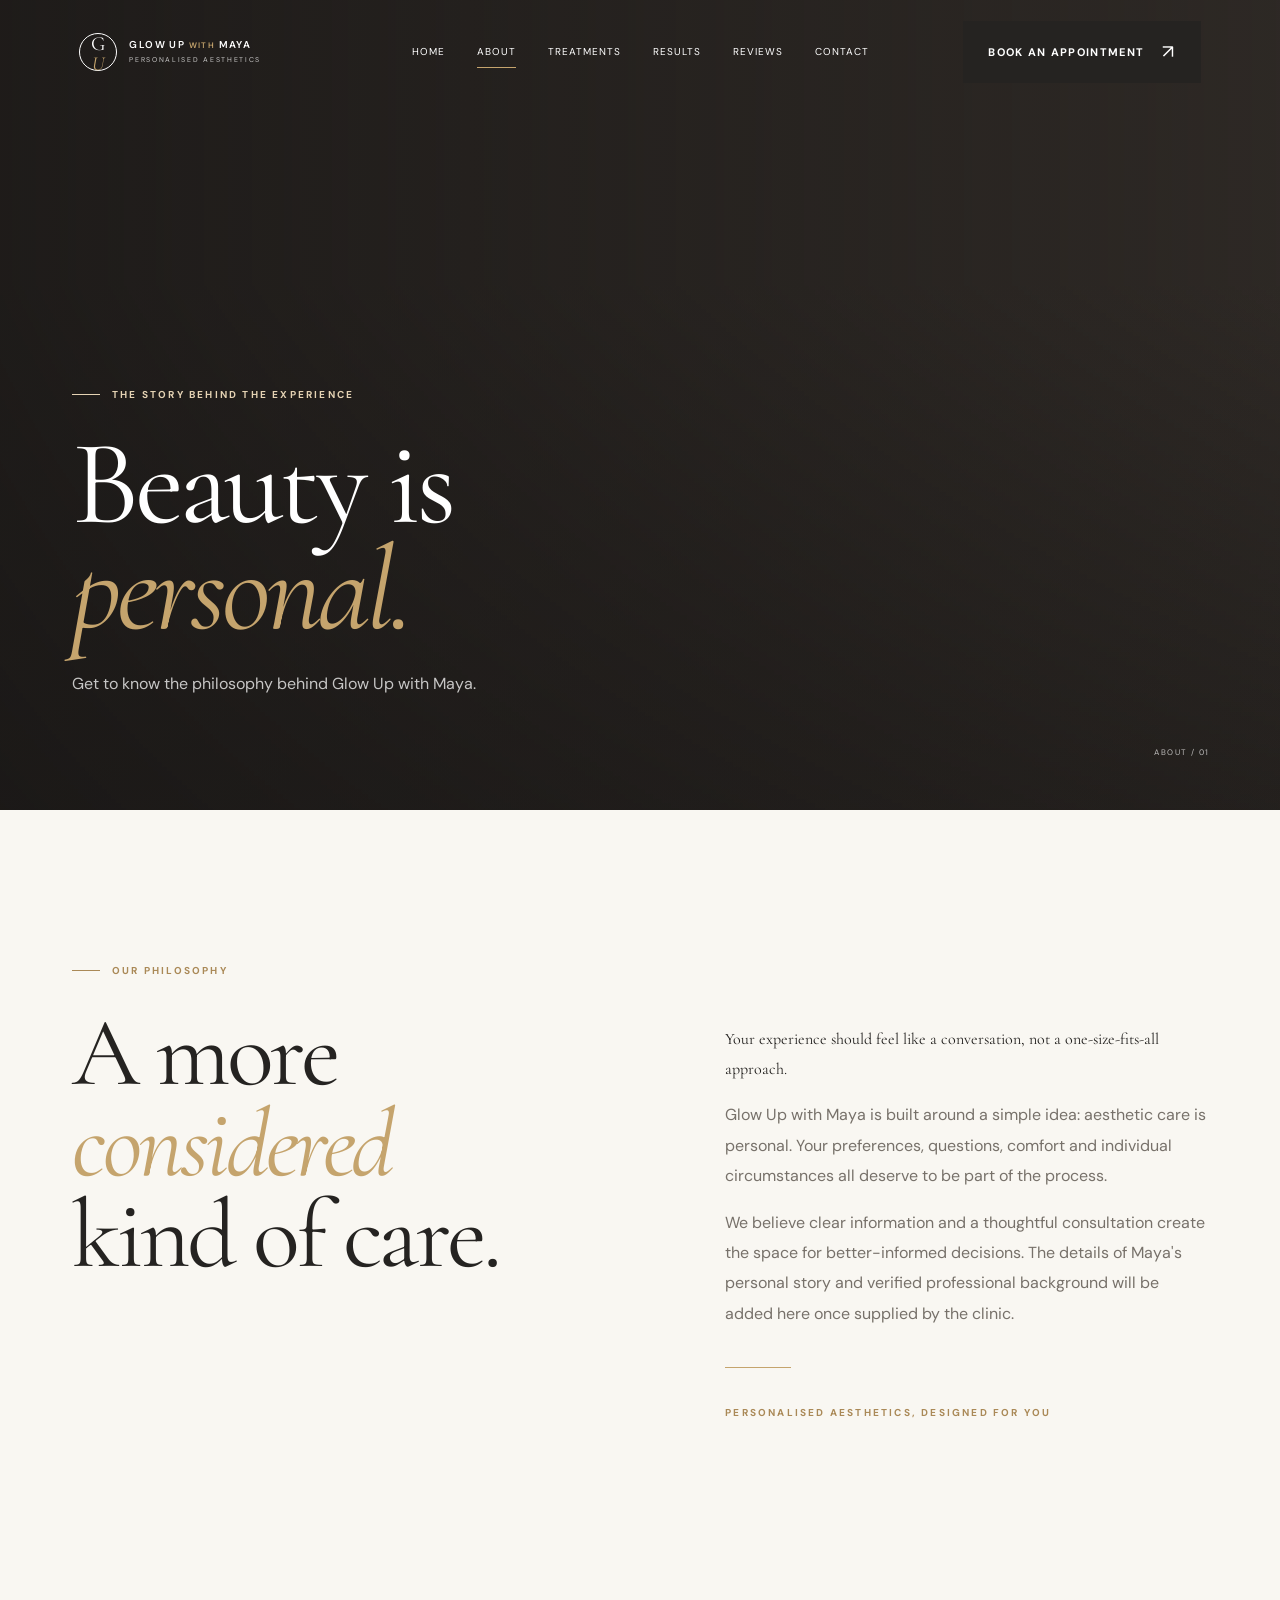
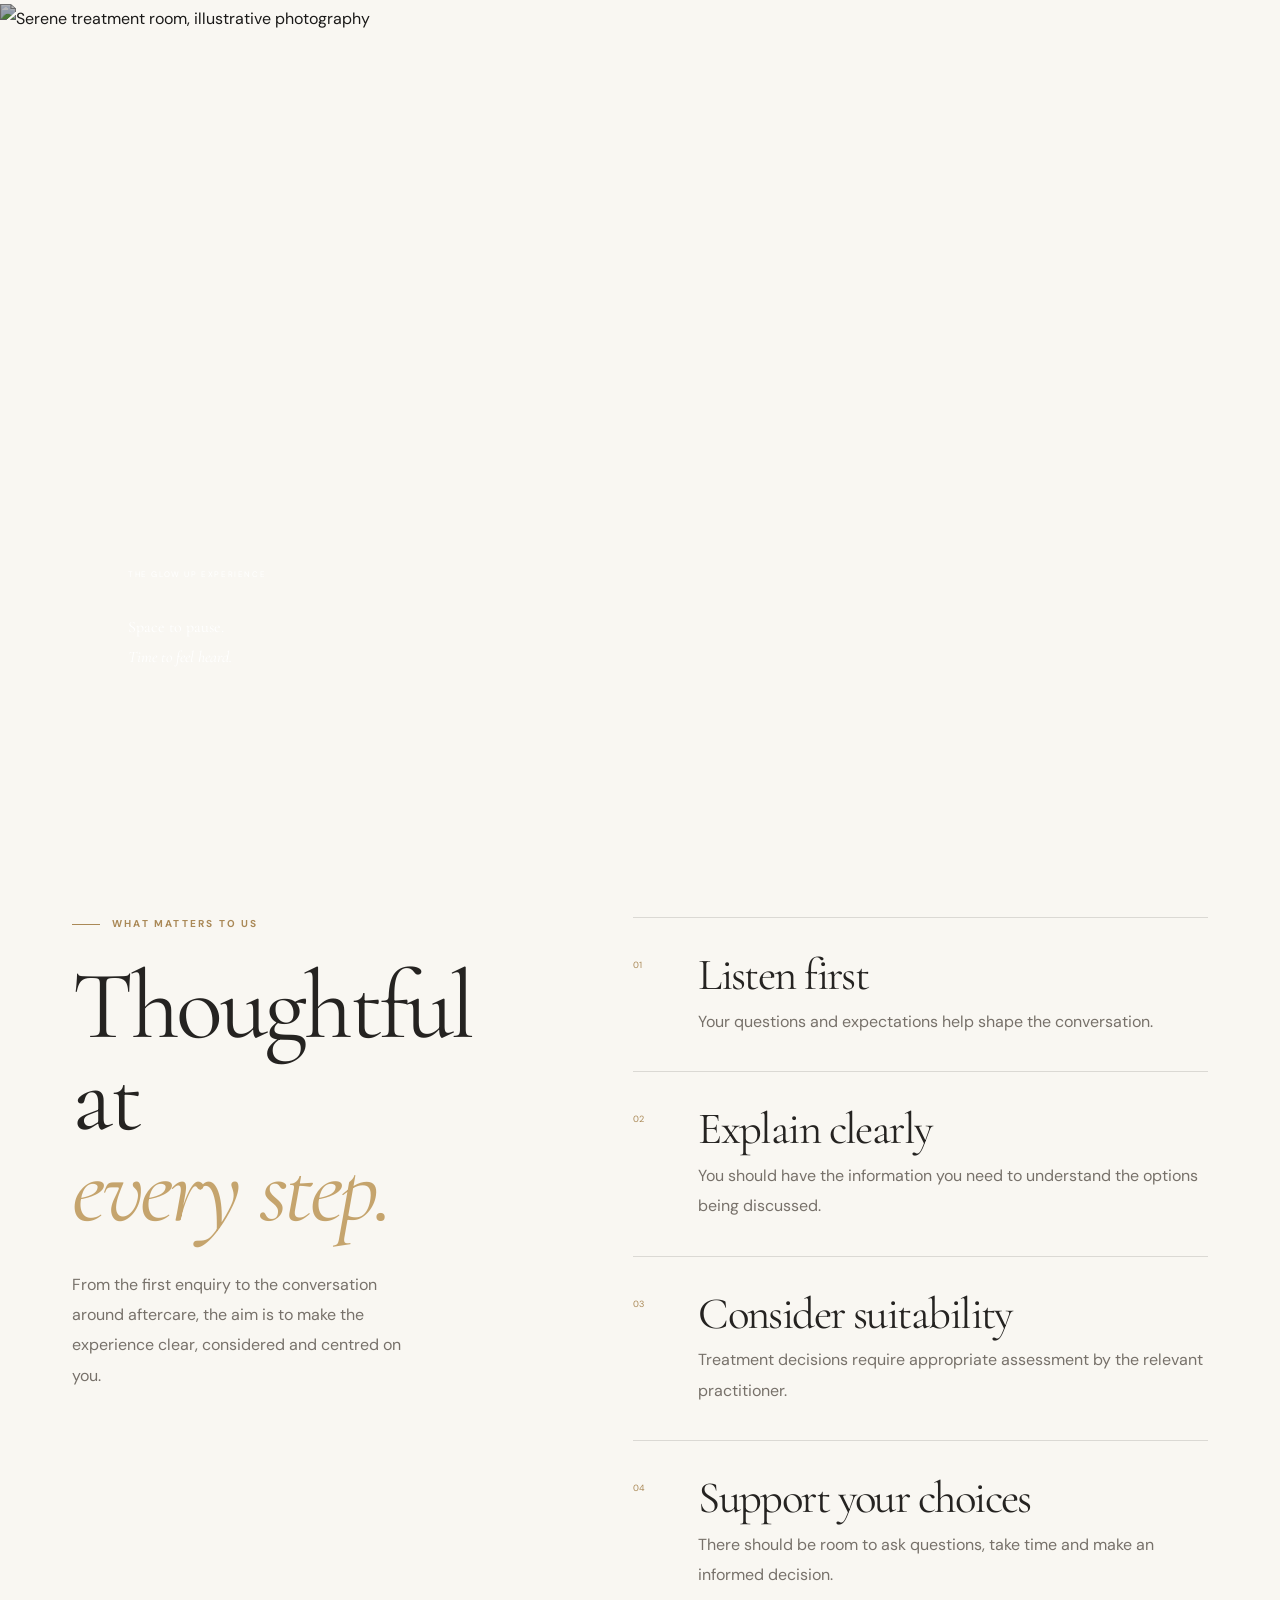
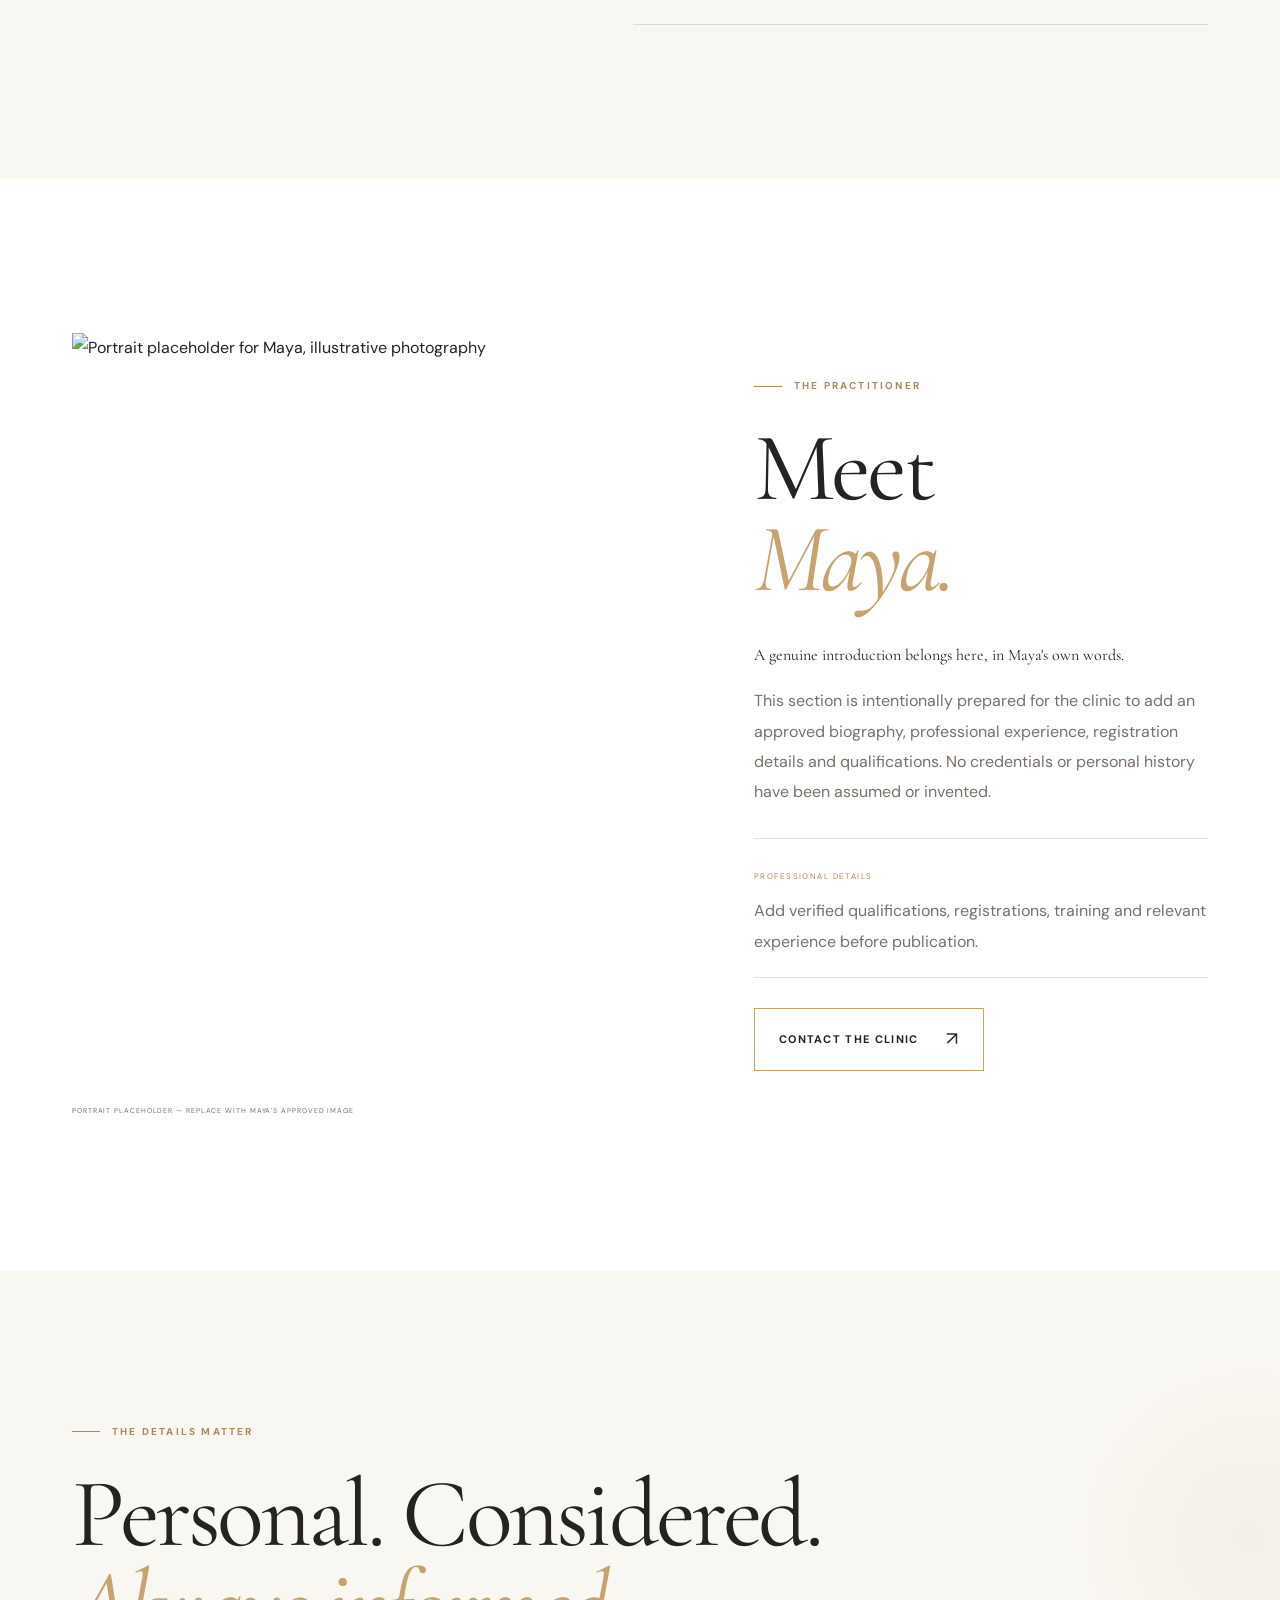
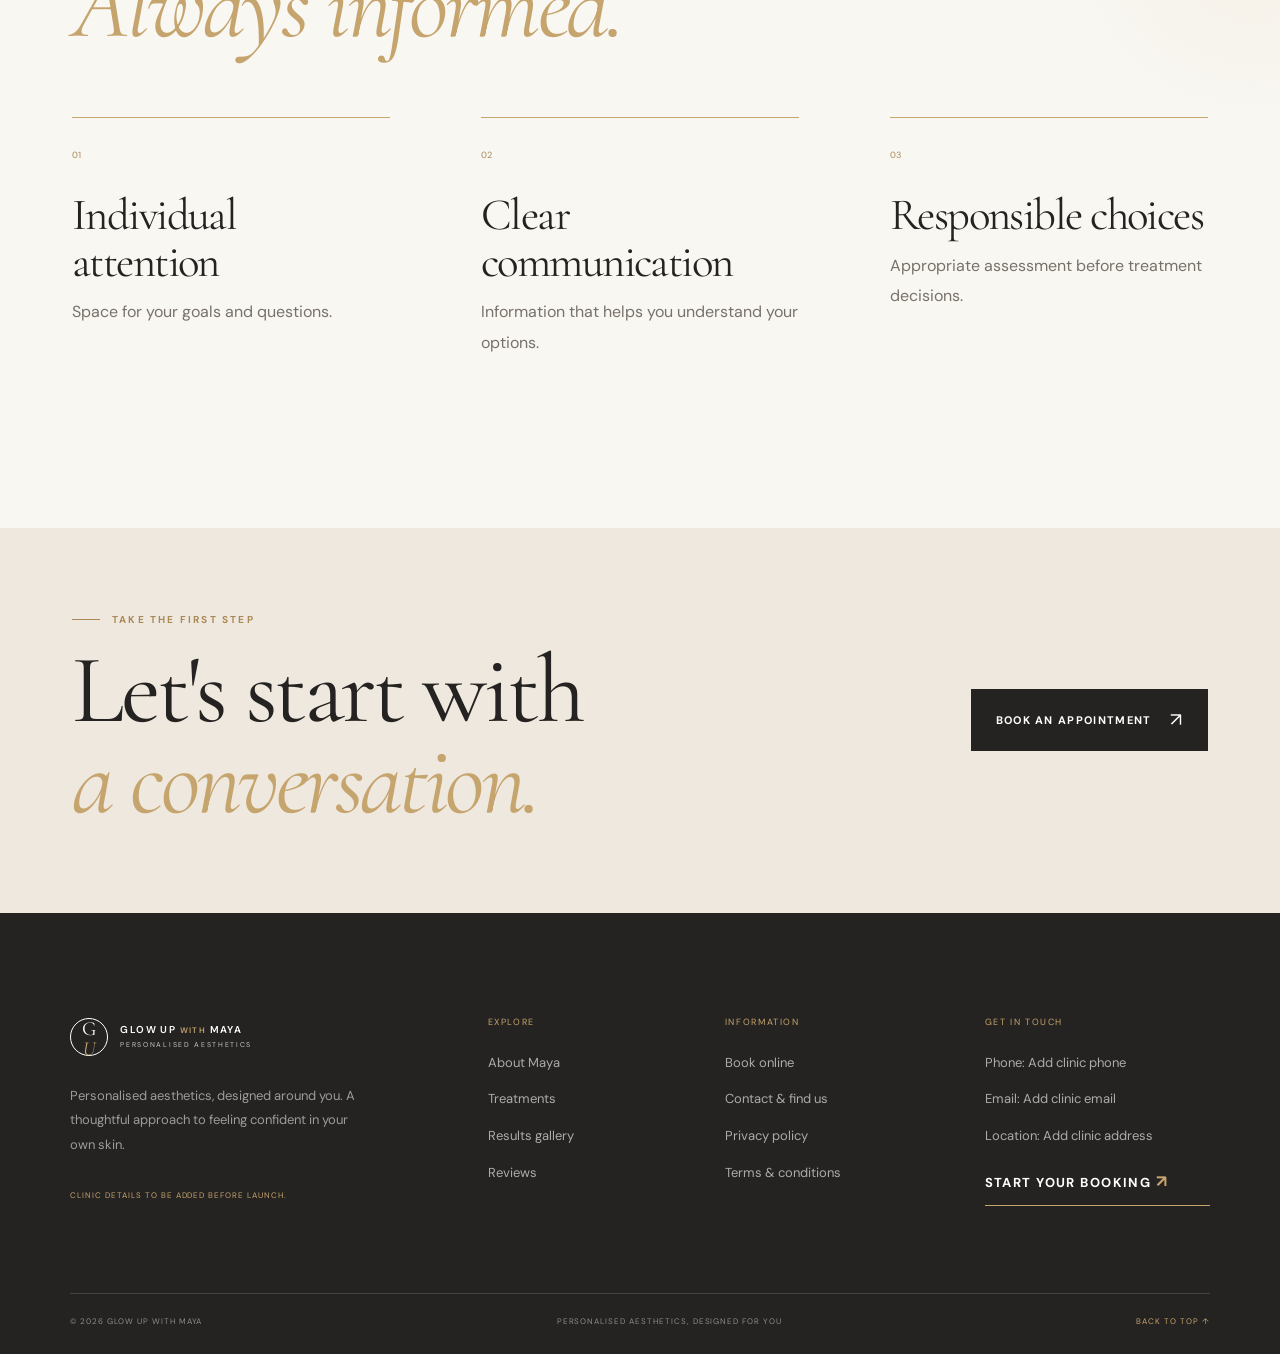
==== about.html @ fcc56319 "initial commit" ====
<!doctype html>
<html lang="en-GB">
<head>
  <meta charset="utf-8">
  <meta name="viewport" content="width=device-width, initial-scale=1">
  <title>About Maya | Glow Up with Maya</title>
  <meta name="description" content="Discover the personal philosophy and considered approach behind Glow Up with Maya.">
  <meta name="theme-color" content="#f9f7f2">
  <meta property="og:type" content="website">
  <meta property="og:title" content="About Maya | Glow Up with Maya">
  <meta property="og:description" content="Discover the personal philosophy and considered approach behind Glow Up with Maya.">
  <meta property="og:image" content="https://images.unsplash.com/photo-1524504388940-b1c1722653e1?auto=format&fit=crop&w=1200&q=85">
  <link rel="preconnect" href="https://fonts.googleapis.com">
  <link rel="preconnect" href="https://fonts.gstatic.com" crossorigin>
  <link href="https://fonts.googleapis.com/css2?family=Cormorant+Garamond:wght@400;500;600;700&family=DM+Sans:wght@400;500;600;700&display=swap" rel="stylesheet">
  <link rel="stylesheet" href="css/style.css">
  <link rel="stylesheet" href="css/animations.css">
  <link rel="stylesheet" href="css/responsive.css">
  <link rel="stylesheet" href="css/final-polish.css">
  <link rel="stylesheet" href="css/banner-3d.css">
</head>
<body id="top" data-page="about">
  <div class="page-loader" aria-hidden="true">
    <div class="loader-emblem">G<span>U</span></div>
    <span class="loader-wordmark">GLOW UP <i>WITH</i> MAYA</span>
    <span class="loader-caption">A MOMENT FOR YOUR GLOW</span>
    <div class="loader-progress"><span class="loader-progress-fill"></span></div>
    <span class="loader-percent">00 — 100</span>
  </div>
  <div class="cursor-dot" aria-hidden="true"></div>
  <div class="cursor-ring" aria-hidden="true"><span class="cursor-label">VIEW</span></div>

<header class="site-header" id="siteHeader">
  <a class="brand" href="index.html" aria-label="Glow Up with Maya home">
    <span class="brand-mark">G<span>U</span></span>
    <span class="brand-copy"><strong>GLOW UP <i>WITH</i> MAYA</strong><small>PERSONALISED AESTHETICS</small></span>
  </a>
  <button class="menu-toggle" aria-label="Open navigation" aria-expanded="false" aria-controls="primaryNav">
    <span></span><span></span>
  </button>
  <nav class="primary-nav" id="primaryNav" aria-label="Primary navigation">
    <a data-nav="home" href="index.html">Home</a>
    <a data-nav="about" href="about.html">About</a>
    <a data-nav="treatments" href="treatments.html">Treatments</a>
    <a data-nav="results" href="results.html">Results</a>
    <a data-nav="reviews" href="reviews.html">Reviews</a>
    <a data-nav="contact" href="contact.html">Contact</a>
  </nav>
  <a class="button button-dark header-cta magnetic" href="booking.html"><span>Book an appointment</span><b>↗</b></a>
</header>

  <main>
<section class="page-hero page-hero-about"><div class="page-hero-bg" style="background-image:url('https://images.unsplash.com/photo-1524504388940-b1c1722653e1?auto=format&fit=crop&w=1800&q=85')"></div><div class="page-hero-overlay"></div><div class="page-wrap page-hero-content"><p class="eyebrow light-eyebrow"><span></span> The story behind the experience</p><h1>Beauty is<br><em>personal.</em></h1><p>Get to know the philosophy behind Glow Up with Maya.</p></div><span class="page-hero-index">ABOUT / 01</span></section>
<section class="section-pad"><div class="page-wrap about-intro-grid"><div class="about-title reveal-up"><p class="eyebrow"><span></span> Our philosophy</p><h2>A more<br><em>considered</em><br>kind of care.</h2></div><div class="about-prose reveal-up"><p class="large-copy">Your experience should feel like a conversation, not a one-size-fits-all approach.</p><p>Glow Up with Maya is built around a simple idea: aesthetic care is personal. Your preferences, questions, comfort and individual circumstances all deserve to be part of the process.</p><p>We believe clear information and a thoughtful consultation create the space for better-informed decisions. The details of Maya's personal story and verified professional background will be added here once supplied by the clinic.</p><div class="gold-rule"></div><span class="eyebrow">PERSONALISED AESTHETICS, DESIGNED FOR YOU</span></div></div></section>
<section class="about-image-band"><img src="https://images.unsplash.com/photo-1600334129128-685c5582fd35?auto=format&fit=crop&w=2000&q=85" alt="Serene treatment room, illustrative photography" loading="lazy"><div class="about-image-caption"><span>THE GLOW UP EXPERIENCE</span><p>Space to pause.<br><em>Time to feel heard.</em></p></div></section>
<section class="section-pad"><div class="page-wrap approach-grid"><div class="approach-copy reveal-up"><p class="eyebrow"><span></span> What matters to us</p><h2>Thoughtful at<br><em>every step.</em></h2><p>From the first enquiry to the conversation around aftercare, the aim is to make the experience clear, considered and centred on you.</p></div><div class="approach-points"><article class="approach-point reveal-up"><span>01</span><div><h3>Listen first</h3><p>Your questions and expectations help shape the conversation.</p></div></article><article class="approach-point reveal-up"><span>02</span><div><h3>Explain clearly</h3><p>You should have the information you need to understand the options being discussed.</p></div></article><article class="approach-point reveal-up"><span>03</span><div><h3>Consider suitability</h3><p>Treatment decisions require appropriate assessment by the relevant practitioner.</p></div></article><article class="approach-point reveal-up"><span>04</span><div><h3>Support your choices</h3><p>There should be room to ask questions, take time and make an informed decision.</p></div></article></div></div></section>
<section class="section-pad practitioner-section"><div class="page-wrap practitioner-grid"><div class="practitioner-image reveal-up"><img src="https://images.unsplash.com/photo-1534528741775-53994a69daeb?auto=format&fit=crop&w=1000&q=85" alt="Portrait placeholder for Maya, illustrative photography" loading="lazy"><span>PORTRAIT PLACEHOLDER — REPLACE WITH MAYA'S APPROVED IMAGE</span></div><div class="practitioner-copy reveal-up"><p class="eyebrow"><span></span> The practitioner</p><h2>Meet<br><em>Maya.</em></h2><p class="large-copy">A genuine introduction belongs here, in Maya's own words.</p><p>This section is intentionally prepared for the clinic to add an approved biography, professional experience, registration details and qualifications. No credentials or personal history have been assumed or invented.</p><div class="credential-placeholder"><span>PROFESSIONAL DETAILS</span><p>Add verified qualifications, registrations, training and relevant experience before publication.</p></div><a class="button button-outline magnetic" href="contact.html"><span>Contact the clinic</span><b>↗</b></a></div></div></section>
<section class="section-pad about-values"><div class="page-wrap"><p class="eyebrow"><span></span> The details matter</p><h2>Personal. Considered.<br><em>Always informed.</em></h2><div class="values-grid"><div><span>01</span><h3>Individual attention</h3><p>Space for your goals and questions.</p></div><div><span>02</span><h3>Clear communication</h3><p>Information that helps you understand your options.</p></div><div><span>03</span><h3>Responsible choices</h3><p>Appropriate assessment before treatment decisions.</p></div></div></div></section>
<section class="slim-cta"><div class="page-wrap slim-cta-inner"><div><p class="eyebrow"><span></span> Take the first step</p><h2>Let's start with<br><em>a conversation.</em></h2></div><a class="button button-dark magnetic" href="booking.html"><span>Book an appointment</span><b>↗</b></a></div></section>
</main>

<footer class="site-footer">
  <div class="footer-main">
    <div class="footer-brand-block">
      <a class="brand brand-footer" href="index.html">
        <span class="brand-mark">G<span>U</span></span>
        <span class="brand-copy"><strong>GLOW UP <i>WITH</i> MAYA</strong><small>PERSONALISED AESTHETICS</small></span>
      </a>
      <p>Personalised aesthetics, designed around you. A thoughtful approach to feeling confident in your own skin.</p>
      <span class="footer-note">Clinic details to be added before launch.</span>
    </div>
    <div class="footer-col"><h3>Explore</h3><a href="about.html">About Maya</a><a href="treatments.html">Treatments</a><a href="results.html">Results gallery</a><a href="reviews.html">Reviews</a></div>
    <div class="footer-col"><h3>Information</h3><a href="booking.html">Book online</a><a href="contact.html">Contact & find us</a><a href="privacy-policy.html">Privacy policy</a><a href="terms.html">Terms & conditions</a></div>
    <div class="footer-col footer-contact"><h3>Get in touch</h3><p>Phone: <a href="contact.html">Add clinic phone</a></p><p>Email: <a href="contact.html">Add clinic email</a></p><p>Location: <span>Add clinic address</span></p><a class="text-link" href="booking.html">Start your booking <span>↗</span></a></div>
  </div>
  <div class="footer-bottom"><span>© <span data-year></span> Glow Up with Maya</span><span>Personalised Aesthetics, Designed for You</span><a href="#top" class="back-top">Back to top ↑</a></div>
</footer>

  <script src="https://code.jquery.com/jquery-3.7.1.min.js"></script>
  <script src="https://cdnjs.cloudflare.com/ajax/libs/gsap/3.12.5/gsap.min.js"></script>
  <script src="https://cdnjs.cloudflare.com/ajax/libs/gsap/3.12.5/ScrollTrigger.min.js"></script>
  <script src="js/main.js"></script>
  <script src="js/animations.js"></script>
  <script src="js/cursor.js"></script>
  <script src="js/slider.js"></script>
  <script src="js/faq.js"></script>

</body>
</html>
---- css/style.css ----
:root{--white:#fff;--ivory:#f9f7f2;--gold:#c5a46d;--gold-dark:#aa8957;--beige:#eae3d8;--ink:#252321;--muted:#77716a;--line:rgba(37,35,33,.14);--serif:"Cormorant Garamond",Georgia,serif;--sans:"DM Sans",Arial,sans-serif;--wrap: min(1440px, calc(100% - 112px));--ease:cubic-bezier(.22,.61,.36,1)}
*{box-sizing:border-box}html{scroll-behavior:smooth;scroll-padding-top:90px}body{margin:0;background:var(--ivory);color:var(--ink);font-family:var(--sans);font-size:14px;line-height:1.75;-webkit-font-smoothing:antialiased}body.is-loading{overflow:hidden}img{display:block;max-width:100%;width:100%;object-fit:cover}a{color:inherit;text-decoration:none}button,input,textarea,select{font:inherit}button{color:inherit}.page-wrap{width:var(--wrap);margin-inline:auto}.section-pad{padding:clamp(90px,10vw,160px) 0}.eyebrow{font-size:9px;letter-spacing:.2em;text-transform:uppercase;font-weight:700;color:var(--gold-dark);display:flex;align-items:center;gap:12px;margin:0 0 25px}.eyebrow>span{width:28px;height:1px;background:currentColor;display:inline-block}.light-eyebrow{color:#e5d3b4}h1,h2,h3,p{margin-top:0}h1,h2,h3{font-family:var(--serif);font-weight:400;line-height:.98;letter-spacing:-.035em}h1 em,h2 em,h3 em{font-weight:400;color:var(--gold);font-style:italic}h2{font-size:clamp(54px,6.2vw,96px);margin-bottom:32px}h3{font-size:clamp(28px,3vw,42px)}.large-copy{font-family:var(--serif);font-size:clamp(24px,2.5vw,36px);line-height:1.22;color:var(--ink)}.gold-rule{width:66px;height:1px;background:var(--gold);margin:38px 0}.text-link,.underlined-link{display:inline-flex;align-items:center;gap:18px;font-size:10px;font-weight:700;letter-spacing:.11em;text-transform:uppercase;padding-bottom:8px;border-bottom:1px solid var(--gold);transition:gap .35s var(--ease),color .3s}.text-link span,.underlined-link span{font-size:17px;color:var(--gold)}.text-link:hover,.underlined-link:hover{gap:26px;color:var(--gold-dark)}.button{display:inline-flex;align-items:center;justify-content:space-between;gap:32px;min-width:210px;padding:17px 21px;font-size:9px;letter-spacing:.14em;text-transform:uppercase;font-weight:700;border:1px solid transparent;transition:background .35s,color .35s,border-color .35s,transform .35s;position:relative;overflow:hidden}.button b{font-size:17px;font-weight:400;transition:transform .35s}.button:hover b{transform:translate(3px,-3px)}.button-dark{background:var(--ink);color:white}.button-dark:hover{background:var(--gold-dark)}.button-gold{background:var(--gold);color:#fff}.button-gold:hover{background:#b18d58}.button-outline{border-color:var(--gold);color:var(--ink);background:transparent}.button-outline:hover{background:var(--ink);color:white;border-color:var(--ink)}.page-loader{position:fixed;inset:0;background:var(--ivory);z-index:9999;display:flex;align-items:center;justify-content:center;flex-direction:column;gap:20px;transition:opacity .7s,visibility .7s}.page-loader.is-hidden{opacity:0;visibility:hidden}.loader-wordmark{font-family:var(--serif);font-size:24px;letter-spacing:.1em}.loader-wordmark i{font-size:10px;font-style:normal;color:var(--gold)}.loader-line{width:110px;height:1px;background:var(--beige);position:relative;overflow:hidden}.loader-line:after{content:"";position:absolute;inset:0;background:var(--gold);transform:translateX(-100%);animation:loader 1.1s var(--ease) forwards}@keyframes loader{to{transform:translateX(0)}}
.site-header{position:absolute;top:0;left:0;width:100%;height:104px;z-index:1000;display:grid;grid-template-columns:1fr auto 1fr;align-items:center;padding:0 5.5%;color:#fff;transition:background .4s,color .4s,height .4s,box-shadow .4s}.site-header.is-scrolled{position:fixed;height:82px;background:rgba(249,247,242,.94);color:var(--ink);backdrop-filter:blur(16px);box-shadow:0 1px 0 rgba(37,35,33,.08)}.brand{display:flex;align-items:center;gap:12px;width:max-content}.brand-mark{width:38px;height:38px;border:1px solid currentColor;border-radius:50%;display:grid;place-items:center;font-family:var(--serif);font-size:20px;line-height:1;position:relative}.brand-mark span{color:var(--gold);font-style:italic}.brand-copy{display:flex;flex-direction:column;line-height:1.2}.brand-copy strong{font-size:10px;letter-spacing:.14em;font-weight:600}.brand-copy i{font-style:normal;color:var(--gold);font-size:8px}.brand-copy small{font-size:7px;letter-spacing:.24em;margin-top:5px;opacity:.75}.primary-nav{display:flex;align-items:center;gap:clamp(18px,2.2vw,36px)}.primary-nav a{font-size:9px;letter-spacing:.1em;text-transform:uppercase;position:relative;padding:9px 0}.primary-nav a:after{content:"";position:absolute;left:0;bottom:2px;width:100%;height:1px;background:var(--gold);transform:scaleX(0);transform-origin:right;transition:transform .35s}.primary-nav a:hover:after,.primary-nav a.is-active:after{transform:scaleX(1);transform-origin:left}.header-cta{justify-self:end;min-width:190px;padding:13px 17px}.menu-toggle{display:none}.hero{height:100svh;min-height:700px;position:relative;overflow:hidden;color:#fff;background:#302b27;isolation:isolate}.hero-image-layer{position:absolute;inset:-5%;background-image:url("https://images.unsplash.com/photo-1524504388940-b1c1722653e1?auto=format&fit=crop&w=2200&q=90");background-size:cover;background-position:center 34%;z-index:-3;transform:scale(1.03)}.hero-wash{position:absolute;inset:0;background:linear-gradient(90deg,rgba(22,20,19,.8) 0%,rgba(22,20,19,.58) 43%,rgba(22,20,19,.08) 100%),linear-gradient(0deg,rgba(22,20,19,.35),transparent 38%);z-index:-2}.hero-grain{position:absolute;inset:0;opacity:.12;pointer-events:none;background-image:url("data:image/svg+xml,%3Csvg viewBox='0 0 180 180' xmlns='http://www.w3.org/2000/svg'%3E%3Cfilter id='n'%3E%3CfeTurbulence type='fractalNoise' baseFrequency='.8' numOctaves='4' stitchTiles='stitch'/%3E%3C/filter%3E%3Crect width='100%25' height='100%25' filter='url(%23n)' opacity='.35'/%3E%3C/svg%3E")}.hero-inner{height:100%;display:flex;align-items:center;position:relative;z-index:2}.hero-copy{padding-top:60px;max-width:760px}.hero h1{font-size:clamp(76px,9vw,140px);line-height:.82;letter-spacing:-.055em;margin:0 0 34px}.hero h1 em{color:#d7bc91}.hero-lede{max-width:410px;color:rgba(255,255,255,.78);font-size:14px;line-height:1.9;margin-bottom:36px}.hero-actions{display:flex;align-items:center;gap:35px}.hero .underlined-link{color:#fff}.hero-side-note{position:absolute;right:0;top:47%;display:flex;align-items:center;gap:14px;writing-mode:vertical-rl;font-size:8px;letter-spacing:.18em;color:rgba(255,255,255,.72)}.hero-side-note i{height:48px;width:1px;background:var(--gold)}.hero-bottom{position:absolute;bottom:36px;left:50%;transform:translateX(-50%);display:flex;justify-content:space-between;align-items:end;color:rgba(255,255,255,.7);font-size:8px;letter-spacing:.16em;text-transform:uppercase}.scroll-cue{display:flex;align-items:center;gap:14px}.scroll-cue i{width:1px;height:46px;background:linear-gradient(var(--gold),transparent);display:block}.hero-outline{position:absolute;right:4%;bottom:2%;font-family:var(--serif);font-size:clamp(110px,19vw,300px);line-height:.7;color:transparent;-webkit-text-stroke:1px rgba(255,255,255,.12);pointer-events:none;z-index:-1}
.brand-intro{position:relative;z-index:3;background:var(--ivory);clip-path:inset(0 0 0 0);}.intro-grid{display:grid;grid-template-columns:.8fr 1.2fr;gap:10%;align-items:start}.intro-heading{padding-top:55px}.intro-heading h2{font-size:clamp(70px,8vw,118px)}.intro-aside{max-width:220px;font-family:var(--serif);font-size:20px;line-height:1.3;color:var(--muted)}.intro-content{display:grid;grid-template-columns:1.02fr .98fr;gap:42px;align-items:end}.intro-image-wrap{position:relative;margin-top:15px}.intro-image-wrap img{height:560px}.image-index{position:absolute;bottom:18px;left:18px;background:rgba(249,247,242,.9);padding:8px 11px;font-size:7px;letter-spacing:.15em}.intro-text{padding-bottom:18px}.intro-text p:not(.large-copy){color:var(--muted);font-size:13px;line-height:1.9;margin-bottom:28px}
.treatments-section{background:#fff}.section-heading{margin-bottom:70px}.split-heading{display:flex;justify-content:space-between;align-items:end;gap:50px}.split-heading h2{margin-bottom:0}.heading-side{max-width:340px;padding-bottom:8px}.heading-side p{font-size:13px;color:var(--muted);line-height:1.9;margin-bottom:25px}.treatment-editorial-grid{display:grid;grid-template-columns:1fr 1fr;gap:76px 5.5%}.treatment-feature{display:block}.treatment-feature-tall{margin-top:105px}.treatment-feature-wide{margin-top:-100px}.treatment-photo{height:440px;position:relative;overflow:hidden;background:var(--beige)}.treatment-feature-tall .treatment-photo{height:620px}.treatment-feature-wide .treatment-photo{height:520px}.treatment-photo img{height:100%;transition:transform 1s var(--ease);filter:saturate(.82)}.treatment-feature:hover .treatment-photo img{transform:scale(1.045)}.photo-number{position:absolute;top:20px;left:20px;color:#fff;font-size:9px;letter-spacing:.15em}.treatment-meta{display:flex;justify-content:space-between;align-items:center;padding:22px 0 0;border-top:1px solid var(--line);margin-top:18px}.treatment-meta .eyebrow{font-size:8px;margin-bottom:8px}.treatment-meta h3{font-size:clamp(30px,3vw,44px);margin-bottom:9px}.treatment-meta p{font-size:12px;color:var(--muted);max-width:420px;margin:0}.round-arrow{width:45px;height:45px;border:1px solid var(--gold);border-radius:50%;display:grid;place-items:center;font-size:18px;color:var(--gold);flex-shrink:0;margin-left:20px;transition:background .3s,color .3s,transform .3s}.treatment-feature:hover .round-arrow{background:var(--gold);color:#fff;transform:rotate(45deg)}
.why-section{background:#292724;color:#fff;display:grid;grid-template-columns:1fr 1fr;padding:0;min-height:900px}.why-image{position:relative;min-height:800px}.why-image img{height:100%;position:absolute;inset:0;filter:saturate(.72)}.image-disclaimer{position:absolute;bottom:22px;left:25px;color:#fff;font-size:8px;letter-spacing:.12em;text-transform:uppercase}.why-content{padding:clamp(70px,8vw,130px) clamp(45px,8vw,125px)}.why-content h2{font-size:clamp(65px,7vw,100px)}.why-lede{max-width:450px;color:rgba(255,255,255,.67);font-size:13px;line-height:1.9;margin-bottom:55px}.feature-list{border-top:1px solid rgba(255,255,255,.18)}.feature-row{display:grid;grid-template-columns:36px 1fr 20px;gap:18px;padding:23px 0;border-bottom:1px solid rgba(255,255,255,.18);align-items:start}.feature-row>span{font-size:9px;color:var(--gold);padding-top:5px}.feature-row h3{font-family:var(--sans);font-size:13px;letter-spacing:.02em;font-weight:500;margin:0 0 6px}.feature-row p{font-size:11px;color:rgba(255,255,255,.55);margin:0}.feature-row>b{color:var(--gold);font-weight:400}
.results-preview{background:var(--ivory)}.masonry-preview{display:grid;grid-template-columns:1.12fr .88fr;grid-template-rows:300px 300px;gap:30px 7%}.masonry-preview figure{margin:0;position:relative}.masonry-preview img{height:100%;filter:saturate(.8)}.masonry-large{grid-row:span 2}.masonry-small{height:300px}.masonry-offset{margin-left:16%}.masonry-preview figcaption{position:absolute;bottom:14px;left:14px;background:rgba(249,247,242,.92);padding:8px 12px;font-size:7px;letter-spacing:.14em;text-transform:uppercase}.gallery-disclaimer{font-size:10px;color:var(--muted);margin:25px 0 0}
.reviews-section{background:#f0ece4;overflow:hidden}.review-heading{text-align:center;max-width:720px;margin:0 auto 65px}.review-heading .eyebrow{justify-content:center}.review-heading h2{font-size:clamp(60px,7vw,100px)}.review-heading>p:last-child{color:var(--muted);max-width:510px;margin-inline:auto;font-size:12px}.review-track-wrap{display:flex;flex-direction:column;gap:20px;overflow:hidden}.review-track{display:flex;gap:20px;width:max-content;animation:marquee-left 44s linear infinite}.review-track-right{animation-name:marquee-right;animation-duration:48s}.review-track:hover{animation-play-state:paused}@keyframes marquee-left{from{transform:translateX(0)}to{transform:translateX(-50%)}}@keyframes marquee-right{from{transform:translateX(-50%)}to{transform:translateX(0)}}.review-card{width:390px;min-height:250px;background:#fff;padding:28px 32px;position:relative;display:flex;flex-direction:column;justify-content:space-between}.review-card-alt{background:#e7dfd3}.quote-mark{position:absolute;right:24px;top:6px;font-family:var(--serif);font-size:76px;line-height:1;color:rgba(197,164,109,.45)}.stars{font-size:11px;letter-spacing:.25em;color:var(--gold);margin-bottom:20px}.review-card p{font-family:var(--serif);font-size:22px;line-height:1.2;max-width:310px}.reviewer{display:flex;flex-direction:column;font-size:10px;font-weight:700;letter-spacing:.08em;text-transform:uppercase}.reviewer i{font-style:normal;font-size:8px;color:var(--muted);font-weight:400;margin-top:4px}.review-bottom{display:flex;justify-content:space-between;align-items:center;margin-top:40px}.review-bottom .eyebrow{font-size:7px;margin:0}
.maya-section{background:#fff}.maya-grid{display:grid;grid-template-columns:1fr .85fr;gap:13%;align-items:center}.maya-photo{position:relative;padding:0 10% 8% 0}.maya-photo img{height:680px}.maya-photo:after{content:"";position:absolute;right:0;bottom:0;width:68%;height:55%;border:1px solid var(--gold);z-index:0}.maya-photo img{position:relative;z-index:1}.vertical-note{position:absolute;right:-6px;top:10%;writing-mode:vertical-rl;font-size:7px;letter-spacing:.18em;color:var(--gold-dark);z-index:2}.maya-copy h2{font-size:clamp(76px,8vw,118px)}.maya-copy .large-copy{max-width:440px}.maya-copy>p:not(.eyebrow):not(.large-copy){color:var(--muted);font-size:13px;line-height:1.9;max-width:430px}.signature-line{display:flex;align-items:center;gap:18px;margin:36px 0;font-family:var(--serif);font-style:italic;font-size:20px;color:var(--gold-dark)}.signature-line i{width:65px;height:1px;background:var(--gold)}
.packages-section{background:var(--ivory)}.package-list{border-top:1px solid var(--line)}.package-row{display:grid;grid-template-columns:55px 1fr 1fr 25px;gap:20px;align-items:center;padding:27px 0;border-bottom:1px solid var(--line);transition:padding .3s}.package-row:hover{padding-left:12px;padding-right:12px}.package-row>span{font-size:9px;color:var(--gold-dark)}.package-row h3{font-size:clamp(25px,3vw,40px);margin:0}.package-row p{font-size:11px;color:var(--muted);margin:0}.package-row>b{font-weight:400;font-size:18px;color:var(--gold)}
.faq-section{background:#fff}.faq-grid{display:grid;grid-template-columns:.8fr 1.2fr;gap:13%}.faq-intro h2{font-size:clamp(60px,7vw,100px)}.faq-intro>p:not(.eyebrow){max-width:330px;color:var(--muted);font-size:13px;line-height:1.9;margin-bottom:28px}.faq-list{border-top:1px solid var(--line)}.faq-item{border-bottom:1px solid var(--line)}.faq-question{width:100%;background:none;border:0;padding:23px 0;display:flex;justify-content:space-between;align-items:center;text-align:left;cursor:pointer;font-family:var(--serif);font-size:24px}.faq-question i{width:23px;height:23px;position:relative;flex-shrink:0}.faq-question i:before,.faq-question i:after{content:"";position:absolute;background:var(--gold);left:50%;top:50%;transform:translate(-50%,-50%);transition:transform .3s}.faq-question i:before{width:17px;height:1px}.faq-question i:after{height:17px;width:1px}.faq-question[aria-expanded=true] i:after{transform:translate(-50%,-50%) rotate(90deg);opacity:0}.faq-answer{display:grid;grid-template-rows:0fr;transition:grid-template-rows .35s var(--ease)}.faq-answer p{overflow:hidden;margin:0;color:var(--muted);font-size:12px;line-height:1.9;max-width:600px}.faq-item.is-open .faq-answer{grid-template-rows:1fr}.faq-item.is-open .faq-answer p{padding:0 35px 22px 0}
.final-cta{min-height:650px;position:relative;display:flex;align-items:center;overflow:hidden;color:#fff;background:#332e2a}.final-cta-bg{position:absolute;inset:-5%;background:url("https://images.unsplash.com/photo-1529139574466-a303027c1d8b?auto=format&fit=crop&w=2000&q=90") center 35%/cover;filter:saturate(.65)}.final-cta-overlay{position:absolute;inset:0;background:linear-gradient(90deg,rgba(23,21,20,.82),rgba(23,21,20,.25))}.final-cta-content{position:relative;z-index:2;padding:110px 0}.final-cta h2{font-size:clamp(76px,9vw,130px);margin-bottom:28px}.final-cta-content>p:not(.eyebrow){color:rgba(255,255,255,.75);max-width:420px;margin-bottom:32px;font-size:13px}.cta-vertical{position:absolute;right:4%;bottom:45px;writing-mode:vertical-rl;font-size:7px;letter-spacing:.2em;color:rgba(255,255,255,.65)}
.site-footer{background:#252321;color:#fff;padding:85px 5.5% 25px}.footer-main{max-width:1440px;margin:0 auto 75px;display:grid;grid-template-columns:1.5fr .7fr .8fr 1fr;gap:7%}.brand-footer{color:#fff}.footer-brand-block>p{max-width:290px;color:rgba(255,255,255,.55);font-size:12px;line-height:1.9;margin:28px 0 20px}.footer-note{font-size:8px;letter-spacing:.12em;text-transform:uppercase;color:var(--gold)}.footer-col h3{font-family:var(--sans);font-size:9px;letter-spacing:.18em;text-transform:uppercase;color:var(--gold);margin-bottom:24px}.footer-col>a,.footer-col p{display:block;font-size:11px;color:rgba(255,255,255,.62);margin:0 0 12px;line-height:1.7}.footer-col a:hover{color:#fff}.footer-contact .text-link{color:#fff;margin-top:16px}.footer-bottom{max-width:1440px;margin:auto;border-top:1px solid rgba(255,255,255,.15);padding-top:20px;display:flex;justify-content:space-between;gap:20px;font-size:8px;letter-spacing:.12em;text-transform:uppercase;color:rgba(255,255,255,.48)}.back-top{color:var(--gold)}
/* Inner page heroes */
.page-hero{height:min(780px,88vh);min-height:590px;position:relative;background:#302b27;color:#fff;display:flex;align-items:end;overflow:hidden}.page-hero-bg{position:absolute;inset:0;background-size:cover;background-position:center 38%;transform:scale(1.03)}.page-hero-overlay{position:absolute;inset:0;background:linear-gradient(90deg,rgba(24,22,21,.73),rgba(24,22,21,.1)),linear-gradient(0deg,rgba(24,22,21,.45),transparent 65%)}.page-hero-content{position:relative;z-index:2;padding-bottom:95px}.page-hero h1{font-size:clamp(82px,10vw,150px);margin:0 0 25px}.page-hero-content>p:last-child{max-width:430px;color:rgba(255,255,255,.75);font-size:13px}.page-hero-index{position:absolute;right:5.5%;bottom:50px;font-size:8px;letter-spacing:.18em;color:rgba(255,255,255,.7)}
.about-intro-grid{display:grid;grid-template-columns:1fr 1fr;gap:15%;}.about-title h2{font-size:clamp(65px,8vw,112px)}.about-prose{padding-top:60px}.about-prose p:not(.large-copy){color:var(--muted);font-size:13px;line-height:2}.about-image-band{height:650px;position:relative;overflow:hidden}.about-image-band>img{height:100%;filter:brightness(.72) saturate(.75)}.about-image-caption{position:absolute;left:10%;bottom:12%;color:#fff}.about-image-caption>span{font-size:8px;letter-spacing:.2em}.about-image-caption p{font-family:var(--serif);font-size:clamp(50px,6vw,85px);line-height:.9;margin:25px 0 0}.approach-grid{display:grid;grid-template-columns:.85fr 1.15fr;gap:12%}.approach-copy h2{font-size:clamp(65px,7vw,100px)}.approach-copy>p:last-child{max-width:360px;color:var(--muted);font-size:13px;line-height:1.9}.approach-points{border-top:1px solid var(--line)}.approach-point{display:grid;grid-template-columns:40px 1fr;gap:25px;padding:27px 0;border-bottom:1px solid var(--line)}.approach-point>span{font-size:9px;color:var(--gold-dark);padding-top:5px}.approach-point h3{font-size:32px;margin:0 0 8px}.approach-point p{font-size:12px;color:var(--muted);margin:0}.practitioner-section{background:#fff}.practitioner-grid{display:grid;grid-template-columns:1fr .85fr;gap:13%;align-items:center}.practitioner-image{position:relative}.practitioner-image img{height:650px}.practitioner-image>span{display:block;font-size:7px;letter-spacing:.13em;color:var(--muted);margin-top:12px}.practitioner-copy h2{font-size:clamp(75px,8vw,115px)}.practitioner-copy>p:not(.eyebrow):not(.large-copy){font-size:13px;color:var(--muted);line-height:1.9}.credential-placeholder{padding:20px 0;border-top:1px solid var(--line);border-bottom:1px solid var(--line);margin:30px 0}.credential-placeholder span{font-size:8px;letter-spacing:.18em;color:var(--gold-dark)}.credential-placeholder p{font-size:11px;color:var(--muted);margin:8px 0 0}.about-values{background:var(--ivory)}.about-values h2{font-size:clamp(56px,6vw,88px);margin-bottom:65px}.values-grid{display:grid;grid-template-columns:repeat(3,1fr);gap:8%}.values-grid>div{border-top:1px solid var(--gold);padding-top:20px}.values-grid span{font-size:9px;color:var(--gold-dark)}.values-grid h3{font-size:30px;margin:25px 0 12px}.values-grid p{font-size:12px;color:var(--muted)}.slim-cta{background:#eee8de;padding:85px 0}.slim-cta-inner{display:flex;justify-content:space-between;align-items:center;gap:40px}.slim-cta h2{font-size:clamp(55px,6vw,85px);margin:0}.slim-cta .eyebrow{margin-bottom:18px}
.directory-intro{display:grid;grid-template-columns:1fr .7fr;gap:12%;align-items:end;margin-bottom:60px}.directory-intro h2{font-size:clamp(60px,7vw,100px)}.directory-intro>p{color:var(--muted);font-size:13px;line-height:1.9;padding-bottom:12px}.treatment-controls{display:flex;justify-content:space-between;align-items:center;gap:30px;margin-bottom:38px;border-bottom:1px solid var(--line);padding-bottom:20px}.search-field{width:min(360px,100%);position:relative}.search-field input{width:100%;border:0;border-bottom:1px solid var(--line);background:transparent;padding:13px 35px 13px 0;outline:none;font-size:12px}.search-field b{position:absolute;right:5px;top:5px;font-size:22px;color:var(--gold);font-weight:400}.filter-buttons,.gallery-filters{display:flex;gap:8px;flex-wrap:wrap}.filter-button{border:1px solid var(--line);background:transparent;padding:10px 17px;font-size:8px;letter-spacing:.13em;text-transform:uppercase;cursor:pointer;transition:all .3s}.filter-button:hover,.filter-button.is-active{background:var(--ink);color:#fff;border-color:var(--ink)}.directory-grid{display:grid;grid-template-columns:repeat(2,1fr);gap:65px 5%}.directory-item{display:grid;grid-template-columns:.9fr 1.1fr;gap:25px;align-items:center;padding-bottom:25px;border-bottom:1px solid var(--line)}.directory-item img{height:260px;filter:saturate(.8);transition:transform .8s var(--ease)}.directory-item:hover img{transform:scale(1.025)}.directory-item span{font-size:8px;letter-spacing:.16em;color:var(--gold-dark)}.directory-item h3{font-size:clamp(27px,3vw,39px);margin:13px 0}.directory-item p{font-size:11px;color:var(--muted);line-height:1.8}.directory-item b{font-size:8px;letter-spacing:.13em;text-transform:uppercase;color:var(--gold-dark)}.no-results{padding:40px 0;color:var(--muted)}.prescription-note{margin-top:100px;padding:40px 45px;background:#eee8de;border-left:2px solid var(--gold)}.prescription-note h3{font-size:34px;margin-bottom:15px}.prescription-note p{max-width:900px;color:var(--muted);font-size:12px;margin:0}.package-directory{background:#fff}
.treatment-detail-hero{height:min(750px,85vh);min-height:580px;position:relative;background:#302b27;color:#fff;display:flex;align-items:end;overflow:hidden}.detail-hero-image{position:absolute;inset:0;background-size:cover;background-position:center;transform:scale(1.03)}.detail-hero-overlay{position:absolute;inset:0;background:linear-gradient(90deg,rgba(24,22,21,.76),rgba(24,22,21,.15)),linear-gradient(0deg,rgba(24,22,21,.5),transparent 70%)}.detail-hero-content{position:relative;z-index:2;padding-bottom:85px}.back-link{display:inline-block;font-size:9px;letter-spacing:.12em;text-transform:uppercase;color:rgba(255,255,255,.75);margin-bottom:45px}.detail-hero-content h1{font-size:clamp(75px,9vw,130px);margin:0 0 22px}.detail-hero-content>p:not(.eyebrow){max-width:460px;color:rgba(255,255,255,.75)}.detail-index{position:absolute;right:0;bottom:50px;font-size:8px;letter-spacing:.16em;color:rgba(255,255,255,.6)}.detail-layout{display:grid;grid-template-columns:230px 1fr;gap:12%}.detail-aside{position:sticky;top:120px;align-self:start;display:flex;flex-direction:column;gap:15px}.detail-aside .eyebrow{margin-bottom:8px}.detail-aside>a{font-size:10px;color:var(--muted)}.detail-aside>a:hover{color:var(--gold-dark)}.aside-cta{border-top:1px solid var(--line);margin-top:20px;padding-top:20px}.aside-cta p{font-family:var(--serif);font-size:23px;margin-bottom:12px}.detail-article{max-width:850px}.detail-intro-block{padding-bottom:55px;border-bottom:1px solid var(--line)}.detail-intro-block h2{font-size:clamp(45px,5vw,70px)}.detail-intro-block .large-copy{color:var(--muted)}.detail-content-block{padding:55px 0;border-bottom:1px solid var(--line);scroll-margin-top:100px}.detail-content-block>span{font-size:8px;letter-spacing:.18em;color:var(--gold-dark)}.detail-content-block h3{font-size:clamp(35px,4vw,54px);margin:22px 0}.detail-content-block>p{font-size:13px;color:var(--muted);line-height:2;max-width:720px}.detail-callout{margin:45px 0;padding:30px;background:#eee8de}.detail-callout p{font-family:var(--serif);font-size:23px;line-height:1.3;margin:0}.compact-faq{margin-top:20px}.compact-faq .faq-question{font-size:19px}.related-treatments{padding-top:40px}
.gallery-intro{max-width:720px;margin-bottom:55px}.gallery-intro h2{font-size:clamp(60px,7vw,100px)}.gallery-intro>p:last-child{max-width:600px;color:var(--muted);font-size:12px;line-height:1.9}.gallery-filters{margin-bottom:40px}.gallery-grid{display:grid;grid-template-columns:repeat(3,1fr);grid-auto-rows:300px;gap:22px}.gallery-item{margin:0;position:relative;overflow:hidden;background:var(--beige)}.gallery-item-tall{grid-row:span 2}.gallery-item-wide{grid-column:span 2}.gallery-open{width:100%;height:100%;border:0;padding:0;background:transparent;position:relative;cursor:pointer;overflow:hidden}.gallery-open img{height:100%;transition:transform .8s var(--ease);filter:saturate(.8)}.gallery-open:hover img{transform:scale(1.04)}.gallery-open span{position:absolute;left:14px;bottom:14px;background:rgba(249,247,242,.92);padding:7px 10px;font-size:7px;letter-spacing:.14em}.large-disclaimer{margin-top:40px;max-width:900px;line-height:1.9}.lightbox{position:fixed;inset:0;background:rgba(22,20,19,.94);z-index:2000;display:flex;align-items:center;justify-content:center;padding:7%;opacity:0;visibility:hidden;transition:opacity .3s,visibility .3s}.lightbox.is-open{opacity:1;visibility:visible}.lightbox img{max-height:85vh;max-width:100%;width:auto;object-fit:contain}.lightbox-close{position:absolute;right:35px;top:25px;border:0;background:transparent;color:#fff;font-size:40px;cursor:pointer}
.reviews-page-intro .page-wrap{max-width:850px;text-align:center}.reviews-page-intro .eyebrow{justify-content:center}.reviews-page-intro h2{font-size:clamp(65px,8vw,110px)}.reviews-page-intro .page-wrap>p:last-child{max-width:690px;margin:auto;color:var(--muted);font-size:13px}.reviews-page-sliders{padding-top:30px}.review-policy{background:#fff}.review-policy-grid{display:grid;grid-template-columns:1fr 1fr;gap:12%;align-items:center}.review-policy-grid h2{font-size:clamp(55px,6vw,85px)}.review-policy-grid>div:last-child p{font-size:13px;color:var(--muted);line-height:2;margin-bottom:30px}
.booking-grid{display:grid;grid-template-columns:.8fr 1.2fr;gap:10%}.booking-intro h2{font-size:clamp(60px,7vw,95px)}.booking-intro>p:not(.eyebrow){font-size:13px;color:var(--muted);line-height:1.9}.booking-side-note{margin-top:50px;padding:22px 0;border-top:1px solid var(--line);border-bottom:1px solid var(--line)}.booking-side-note span{font-size:8px;letter-spacing:.17em;color:var(--gold-dark)}.booking-side-note p{font-size:11px;color:var(--muted);margin:9px 0 0}.booking-form,.contact-form{background:#fff;padding:clamp(28px,4vw,55px)}.form-heading{border-bottom:1px solid var(--line);padding-bottom:25px;margin-bottom:30px}.form-heading>span{font-size:8px;letter-spacing:.17em;color:var(--gold-dark)}.form-heading h3,.contact-form h3{font-size:36px;margin:15px 0 0}.form-row{display:grid;grid-template-columns:1fr 1fr;gap:20px}.booking-form label,.contact-form label{display:flex;flex-direction:column;gap:9px;font-size:9px;letter-spacing:.1em;text-transform:uppercase;color:var(--muted);margin-bottom:20px}.booking-form input,.booking-form select,.booking-form textarea,.contact-form input,.contact-form select,.contact-form textarea{border:0;border-bottom:1px solid var(--line);background:transparent;padding:12px 0;outline:none;color:var(--ink);font-size:12px;letter-spacing:0;text-transform:none;border-radius:0;resize:vertical}.booking-form input:focus,.booking-form select:focus,.booking-form textarea:focus,.contact-form input:focus,.contact-form select:focus,.contact-form textarea:focus{border-color:var(--gold)}.booking-form .full-label{margin-top:4px}.consent-check{display:flex!important;flex-direction:row!important;align-items:flex-start;gap:12px!important;font-size:9px!important;letter-spacing:0!important;text-transform:none!important}.consent-check input{margin-top:2px;accent-color:var(--gold)}.form-submit{margin-top:8px}.form-status{font-size:11px;color:var(--gold-dark);margin:15px 0 0;min-height:20px}.form-legal{font-size:9px;color:#928a80;line-height:1.7;margin:18px 0 0}.booking-steps{background:#eee8de;padding:70px 0}.booking-steps-grid{display:grid;grid-template-columns:repeat(3,1fr);gap:8%}.booking-steps-grid>div{border-top:1px solid var(--gold);padding-top:20px}.booking-steps-grid span{font-size:9px;color:var(--gold-dark)}.booking-steps-grid h3{font-size:30px;margin:22px 0 10px}.booking-steps-grid p{font-size:11px;color:var(--muted)}
.contact-grid{display:grid;grid-template-columns:.9fr 1.1fr;gap:12%}.contact-details h2{font-size:clamp(60px,7vw,95px)}.contact-details>p:not(.eyebrow):not(.large-copy){color:var(--muted)}.contact-detail-list{margin-top:50px;border-top:1px solid var(--line)}.contact-detail-list>div{padding:18px 0;border-bottom:1px solid var(--line)}.contact-detail-list span{font-size:8px;letter-spacing:.17em;color:var(--gold-dark)}.contact-detail-list p{font-size:12px;margin:7px 0 0;color:var(--muted)}.social-placeholder{margin-top:30px}.social-placeholder p{font-size:11px;color:var(--muted)}.contact-form h3{margin-bottom:28px}.contact-form label{margin-bottom:17px}.map-placeholder-section{padding:0 5.5% 100px}.map-placeholder{height:460px;background:#e8e2d8;position:relative;display:grid;place-items:center;overflow:hidden}.map-grid-pattern{position:absolute;inset:0;background-image:linear-gradient(rgba(170,137,87,.12) 1px,transparent 1px),linear-gradient(90deg,rgba(170,137,87,.12) 1px,transparent 1px);background-size:50px 50px;transform:rotate(-8deg) scale(1.2)}.map-placeholder-card{position:relative;background:var(--ivory);padding:35px 45px;text-align:center;max-width:360px;box-shadow:0 20px 60px rgba(37,35,33,.1)}.map-pin{font-size:26px;color:var(--gold)}.map-placeholder-card .eyebrow{justify-content:center;margin:12px 0}.map-placeholder-card h3{font-size:34px;margin-bottom:10px}.map-placeholder-card p{font-size:11px;color:var(--muted)}.map-coordinates{font-size:7px;letter-spacing:.15em;color:var(--gold-dark)}
.simple-page-hero{padding:210px 0 100px;background:#292724;color:#fff}.simple-page-hero h1{font-size:clamp(80px,10vw,140px);margin:0 0 25px}.simple-page-hero p:last-child{color:rgba(255,255,255,.65);font-size:12px}.legal-wrap{max-width:900px}.legal-alert{background:#eee8de;border-left:2px solid var(--gold);padding:22px 25px;margin-bottom:55px;font-size:12px;line-height:1.8}.legal-wrap>.eyebrow{margin-bottom:40px}.legal-wrap h2{font-size:36px;margin:40px 0 14px}.legal-wrap p{font-size:13px;color:var(--muted);line-height:2}
.sr-only{position:absolute;width:1px;height:1px;padding:0;margin:-1px;overflow:hidden;clip:rect(0,0,0,0);white-space:nowrap;border:0}
.cursor-dot,.cursor-ring{position:fixed;top:0;left:0;pointer-events:none;z-index:3000;opacity:0;transform:translate(-50%,-50%)}.cursor-dot{width:5px;height:5px;border-radius:50%;background:var(--gold)}.cursor-ring{width:34px;height:34px;border:1px solid rgba(197,164,109,.7);border-radius:50%;transition:width .25s,height .25s,background .25s}.cursor-ring.is-hover{width:55px;height:55px;background:rgba(197,164,109,.08)}


/* =========================================================
   LUXURY EXPERIENCE REFINEMENT — TYPOGRAPHY / SPACING
   ========================================================= */
:root{
  --wrap:min(1500px,calc(100% - 144px));
  --section-space:clamp(112px,12vw,190px);
  --body-size:15px;
}
body{font-size:var(--body-size);line-height:1.85;overflow-x:hidden}
p{font-size:inherit}
.section-pad{padding:var(--section-space) 0}
.page-wrap{width:var(--wrap)}
h1{font-size:clamp(82px,9.4vw,154px)}
h2{font-size:clamp(66px,7vw,112px);line-height:.94}
h3{line-height:1.02}
.eyebrow{font-size:10px;letter-spacing:.22em;margin-bottom:30px}
.large-copy{font-size:clamp(27px,2.7vw,40px);line-height:1.22}
.intro-text p:not(.large-copy),.heading-side p,.why-lede,.maya-copy>p:not(.eyebrow):not(.large-copy),
.faq-intro>p:not(.eyebrow),.about-prose p:not(.large-copy),.approach-copy>p:last-child,
.approach-point p,.detail-content-block>p,.directory-intro>p,
.gallery-intro>p:last-child,.booking-intro>p:not(.eyebrow),
.contact-details>p:not(.eyebrow):not(.large-copy),.legal-wrap p{
  font-size:14px;line-height:2
}
.hero{min-height:760px}
.hero-copy{max-width:820px}
.hero h1{font-size:clamp(88px,10vw,160px);line-height:.82}
.hero-lede{font-size:16px;line-height:1.9;max-width:470px}
.hero-actions{gap:42px}
.button{min-width:230px;padding:19px 23px;font-size:10px;letter-spacing:.16em}
.button b{font-size:19px}
.site-header{padding-inline:6.2%}
.primary-nav{gap:clamp(22px,2.5vw,42px)}
.primary-nav a{font-size:10px}
.header-cta{min-width:215px}
.intro-grid{gap:11%}
.intro-content{gap:48px}
.intro-image-wrap img{height:620px}
.intro-aside{font-size:23px}
.treatment-editorial-grid{gap:95px 6%}
.treatment-photo{height:500px}
.treatment-feature-tall .treatment-photo{height:690px}
.treatment-feature-wide .treatment-photo{height:590px}
.treatment-meta{padding-top:25px;margin-top:22px}
.treatment-meta h3{font-size:clamp(34px,3.5vw,50px)}
.treatment-meta p{font-size:14px;line-height:1.8}
.why-section{min-height:980px}
.why-image{min-height:900px}
.why-content{padding:clamp(85px,9vw,145px) clamp(55px,8vw,140px)}
.feature-row{padding:28px 0}
.feature-row h3{font-size:15px}
.feature-row p{font-size:13px;line-height:1.8}
.masonry-preview{grid-template-rows:360px 360px;gap:34px 8%}
.masonry-small{height:360px}
.review-card{width:430px;min-height:285px;padding:34px 38px}
.review-card p{font-size:25px;line-height:1.25}
.maya-photo img{height:760px}
.package-row{padding:34px 0}
.package-row h3{font-size:clamp(30px,3.2vw,46px)}
.package-row p{font-size:13px}
.faq-question{font-size:27px;padding:28px 0}
.faq-answer p{font-size:14px;line-height:1.9}
.final-cta{min-height:760px}
.final-cta-content>p:not(.eyebrow){font-size:15px;line-height:1.9}
.site-footer{padding-top:105px}
.footer-brand-block>p,.footer-col>a,.footer-col p{font-size:13px;line-height:1.9}
.page-hero{height:min(850px,90vh);min-height:650px}
.page-hero h1{font-size:clamp(90px,10vw,155px)}
.page-hero-content>p:last-child{font-size:15px}
.about-image-band{height:760px}
.approach-point{padding:34px 0}
.approach-point h3{font-size:38px}
.approach-point p{font-size:14px}
.practitioner-image img{height:760px}
.values-grid h3{font-size:34px}
.directory-item img{height:300px}
.directory-item h3{font-size:clamp(30px,3vw,43px)}
.directory-item p{font-size:13px;line-height:1.85}
.filter-button{padding:12px 19px;font-size:9px}
.detail-hero-content h1{font-size:clamp(85px,9.5vw,145px)}
.detail-content-block{padding:70px 0}
.detail-content-block h3{font-size:clamp(40px,4.2vw,62px)}
.detail-content-block>p{font-size:15px}
.gallery-grid{grid-auto-rows:360px;gap:26px}
.gallery-intro>p:last-child{font-size:14px}
.booking-form,.contact-form{padding:clamp(38px,5vw,68px)}
.booking-form label,.contact-form label{font-size:10px}
.booking-form input,.booking-form select,.booking-form textarea,
.contact-form input,.contact-form select,.contact-form textarea{font-size:14px;padding:15px 0}
.booking-side-note p,.form-legal{font-size:11px;line-height:1.8}
.contact-detail-list p{font-size:14px}
.map-placeholder{height:540px}
.legal-wrap h2{font-size:42px}
.legal-wrap p{font-size:14px}

/* Luxury preloader */
.page-loader{gap:15px;background:#f9f7f2}
.loader-emblem{width:58px;height:58px;border:1px solid #c5a46d;border-radius:50%;display:grid;place-items:center;font-family:var(--serif);font-size:28px;color:#252321;animation:loader-breathe 1.8s ease-in-out infinite}
.loader-emblem span{color:#c5a46d;font-style:italic}
.loader-wordmark{font-size:clamp(20px,2vw,27px);letter-spacing:.16em}
.loader-caption{font-size:8px;letter-spacing:.28em;color:#aa8957}
.loader-progress{width:min(230px,55vw);height:1px;background:#e4dbce;overflow:hidden;margin-top:8px}
.loader-progress-fill{display:block;width:100%;height:100%;background:#c5a46d;transform:scaleX(0);transform-origin:left;animation:loader-progress 1.35s cubic-bezier(.22,.61,.36,1) forwards}
.loader-percent{font-size:7px;letter-spacing:.2em;color:#928675}
@keyframes loader-progress{to{transform:scaleX(1)}}
@keyframes loader-breathe{50%{transform:scale(1.07);box-shadow:0 0 0 10px rgba(197,164,109,.07)}}

/* Refined cursor with magnetic glow and hover label */
.cursor-dot{width:6px;height:6px;box-shadow:0 0 12px rgba(197,164,109,.8)}
.cursor-ring{width:42px;height:42px;border:1px solid rgba(197,164,109,.85);background:rgba(249,247,242,.025);backdrop-filter:blur(2px);display:grid;place-items:center;transition:width .32s,height .32s,background .32s,border-color .32s}
.cursor-label{font-size:6px;letter-spacing:.16em;color:#aa8957;opacity:0;transform:scale(.7);transition:opacity .25s,transform .25s}
.cursor-ring.is-hover{width:76px;height:76px;background:rgba(197,164,109,.13);border-color:#c5a46d}
.cursor-ring.is-hover .cursor-label{opacity:1;transform:scale(1)}
.cursor-ring.is-view{width:88px;height:88px;background:rgba(37,35,33,.82);border-color:rgba(255,255,255,.55)}
.cursor-ring.is-view .cursor-label{color:#fff;opacity:1;transform:scale(1)}

/* More tactile, premium button hover */
.button{isolation:isolate;transition:color .45s,background .45s,border-color .45s,transform .45s,box-shadow .45s}
.button:before{background:var(--gold);transform:scaleX(0);transform-origin:left;transition:transform .55s cubic-bezier(.22,.61,.36,1)}
.button-dark:before{background:var(--gold)}
.button-gold:before{background:var(--ink)}
.button-outline:before{background:var(--ink)}
.button:hover{box-shadow:0 16px 35px rgba(37,35,33,.14)}
.button:hover:before{transform:scaleX(1)}
.button-dark:hover,.button-outline:hover{color:#fff}
.button-gold:hover{color:#fff}
.text-link,.underlined-link{font-size:11px}
.text-link:hover,.underlined-link:hover{color:var(--gold-dark)}

/* Section depth: subtle decorative wash and better separation */
.brand-intro,.results-preview,.packages-section,.faq-section,.about-values,
.treatment-directory,.gallery-page,.booking-section,.contact-section{position:relative;isolation:isolate}
.brand-intro:before,.results-preview:before,.packages-section:before,
.about-values:before{content:"";position:absolute;width:360px;height:360px;border-radius:50%;background:radial-gradient(circle,rgba(197,164,109,.09),transparent 70%);right:-150px;top:10%;z-index:-1;pointer-events:none}
.treatments-section:after,.faq-section:after{content:"";position:absolute;width:280px;height:280px;border-radius:50%;background:radial-gradient(circle,rgba(197,164,109,.07),transparent 70%);left:-130px;bottom:5%;pointer-events:none}
img{will-change:transform}
.hero-image-layer,.page-hero-bg,.detail-hero-image,.final-cta-bg{will-change:transform}



html,body{max-width:100%;overflow-x:clip}
button:focus-visible,a:focus-visible,input:focus-visible,select:focus-visible,textarea:focus-visible{
  outline:2px solid var(--gold);outline-offset:4px
}
.directory-item[hidden],.gallery-item[hidden]{display:none!important}
---- css/animations.css ----
.reveal-up{opacity:0;transform:translateY(35px)}.is-visible.reveal-up{opacity:1;transform:translateY(0);transition:opacity .9s var(--ease),transform .9s var(--ease)}
.hero-copy>*{opacity:0;transform:translateY(25px)}.hero.is-ready .hero-copy>*{opacity:1;transform:translateY(0);transition:opacity .8s var(--ease),transform .8s var(--ease)}.hero.is-ready .hero-copy>*:nth-child(1){transition-delay:.1s}.hero.is-ready .hero-copy>*:nth-child(2){transition-delay:.22s}.hero.is-ready .hero-copy>*:nth-child(3){transition-delay:.34s}.hero.is-ready .hero-copy>*:nth-child(4){transition-delay:.46s}
.page-hero-bg{animation:hero-image-in 1.8s var(--ease) both}@keyframes hero-image-in{from{transform:scale(1.1);opacity:.6}to{transform:scale(1.03);opacity:1}}
.button:before{content:"";position:absolute;inset:0;background:rgba(255,255,255,.12);transform:translateX(-105%);transition:transform .55s var(--ease)}.button:hover:before{transform:translateX(0)}.button>*{position:relative;z-index:1}
@media(prefers-reduced-motion:reduce){*,*:before,*:after{scroll-behavior:auto!important;animation-duration:.01ms!important;animation-iteration-count:1!important;transition-duration:.01ms!important}.reveal-up{opacity:1;transform:none}}
---- css/responsive.css ----
@media(max-width:1100px){
:root{--wrap:min(100% - 64px,1440px)}.site-header{padding:0 32px;grid-template-columns:1fr auto}.primary-nav{position:fixed;top:0;right:0;width:min(420px,88vw);height:100svh;background:var(--ivory);color:var(--ink);display:flex;flex-direction:column;align-items:flex-start;justify-content:center;padding:80px 55px;gap:20px;transform:translateX(105%);transition:transform .5s var(--ease);box-shadow:-20px 0 50px rgba(0,0,0,.08)}.primary-nav.is-open{transform:translateX(0)}.primary-nav a{font-family:var(--serif);font-size:34px;text-transform:none;letter-spacing:0}.menu-toggle{display:flex;flex-direction:column;gap:6px;border:0;background:transparent;width:40px;height:40px;align-items:center;justify-content:center;cursor:pointer;z-index:2;grid-column:2}.menu-toggle span{width:24px;height:1px;background:currentColor;transition:transform .3s}.menu-toggle[aria-expanded=true] span:first-child{transform:translateY(3.5px) rotate(45deg)}.menu-toggle[aria-expanded=true] span:last-child{transform:translateY(-3.5px) rotate(-45deg)}.header-cta{display:none}.hero-side-note{right:5px}.intro-grid{gap:6%}.intro-content{gap:25px}.intro-image-wrap img{height:470px}.treatment-photo{height:370px}.treatment-feature-tall .treatment-photo{height:520px}.why-content{padding:75px 55px}.maya-grid{gap:8%}.maya-photo img{height:580px}.footer-main{gap:4%}.detail-layout{gap:7%}
}
@media(max-width:760px){
:root{--wrap:calc(100% - 42px)}html{scroll-padding-top:75px}.section-pad{padding:75px 0}.site-header{height:78px;padding:0 21px}.site-header.is-scrolled{height:70px}.brand-mark{width:33px;height:33px;font-size:17px}.brand-copy strong{font-size:8px}.brand-copy small{font-size:6px}.hero{height:94svh;min-height:670px}.hero-image-layer{background-position:61% center}.hero-wash{background:linear-gradient(90deg,rgba(22,20,19,.76),rgba(22,20,19,.28)),linear-gradient(0deg,rgba(22,20,19,.5),transparent 55%)}.hero-inner{align-items:center}.hero-copy{padding-top:60px}.hero h1{font-size:clamp(66px,15vw,100px);line-height:.86}.hero-lede{font-size:12px;max-width:320px}.hero-actions{align-items:flex-start;flex-direction:column;gap:22px}.hero .button{min-width:205px}.hero-side-note{display:none}.hero-bottom{bottom:22px}.hero-caption{max-width:130px;line-height:1.7}.scroll-cue{gap:8px}.scroll-cue i{height:30px}.hero-outline{font-size:130px;right:-5%;bottom:4%}
.intro-grid,.intro-content,.about-intro-grid,.approach-grid,.practitioner-grid,.maya-grid,.faq-grid,.booking-grid,.contact-grid,.review-policy-grid{grid-template-columns:1fr;gap:40px}.intro-heading{padding-top:0}.intro-heading h2{font-size:76px;margin-bottom:20px}.intro-aside{max-width:260px}.intro-content{gap:28px}.intro-image-wrap img{height:420px}.intro-text{padding:0}.large-copy{font-size:26px}.section-heading{margin-bottom:42px}.split-heading{display:block}.split-heading h2{font-size:60px;margin-bottom:30px}.heading-side{max-width:100%}.treatment-editorial-grid{grid-template-columns:1fr;gap:50px}.treatment-feature-tall,.treatment-feature-wide{margin-top:0}.treatment-photo,.treatment-feature-tall .treatment-photo,.treatment-feature-wide .treatment-photo{height:390px}.treatment-meta h3{font-size:34px}.treatment-meta p{font-size:11px}.why-section{grid-template-columns:1fr}.why-image{min-height:460px}.why-content{padding:70px 21px}.why-content h2{font-size:72px}.why-lede{margin-bottom:35px}.feature-row{gap:10px}.masonry-preview{grid-template-columns:1fr 1fr;grid-template-rows:300px 220px;gap:15px}.masonry-large{grid-row:span 2}.masonry-small{height:220px}.masonry-offset{margin-left:0}.masonry-preview figcaption{font-size:6px;left:7px;bottom:7px;padding:6px}.review-heading h2{font-size:65px}.review-card{width:300px;min-height:235px;padding:24px}.review-card p{font-size:20px}.review-bottom{align-items:flex-start;flex-direction:column;gap:20px}.maya-photo{padding:0 7% 7% 0}.maya-photo img{height:480px}.maya-copy h2{font-size:80px}.package-row{grid-template-columns:28px 1fr 20px;gap:10px;padding:20px 0}.package-row h3{font-size:25px}.package-row p{grid-column:2;grid-row:2}.package-row>b{grid-column:3;grid-row:1}.faq-grid{gap:35px}.faq-intro h2{font-size:68px}.faq-question{font-size:21px;padding:20px 0}.final-cta{min-height:570px}.final-cta-content{padding:80px 0}.final-cta h2{font-size:82px}.site-footer{padding:65px 21px 22px}.footer-main{grid-template-columns:1fr 1fr;gap:40px 25px;margin-bottom:45px}.footer-brand-block{grid-column:1/-1}.footer-contact{grid-column:1/-1}.footer-bottom{flex-wrap:wrap;line-height:1.8}.footer-bottom span:nth-child(2){display:none}
.page-hero{min-height:570px;height:75svh}.page-hero-content{padding-bottom:75px}.page-hero h1{font-size:82px}.page-hero-index{bottom:25px;font-size:7px}.about-title h2,.approach-copy h2{font-size:68px}.about-prose{padding-top:0}.about-image-band{height:470px}.about-image-caption{left:7%;bottom:10%}.about-image-caption p{font-size:55px}.practitioner-image img{height:470px}.practitioner-copy h2{font-size:80px}.about-values h2{font-size:57px}.values-grid{grid-template-columns:1fr;gap:30px}.values-grid h3{margin:15px 0 7px}.slim-cta{padding:60px 0}.slim-cta-inner{align-items:flex-start;flex-direction:column}.slim-cta h2{font-size:60px}
.directory-intro{grid-template-columns:1fr;gap:10px}.directory-intro h2{font-size:65px}.treatment-controls{align-items:flex-start;flex-direction:column}.filter-buttons{gap:6px}.filter-button{padding:9px 12px}.directory-grid{grid-template-columns:1fr;gap:32px}.directory-item{grid-template-columns:.85fr 1.15fr;gap:17px}.directory-item img{height:210px}.directory-item h3{font-size:29px;margin:8px 0}.directory-item p{font-size:10px}.prescription-note{margin-top:65px;padding:27px 24px}.detail-hero-content h1{font-size:76px}.detail-index{display:none}.detail-layout{grid-template-columns:1fr;gap:45px}.detail-aside{position:static;display:grid;grid-template-columns:repeat(3,1fr);gap:12px;border-bottom:1px solid var(--line);padding-bottom:22px}.detail-aside .eyebrow{grid-column:1/-1}.aside-cta{grid-column:1/-1;margin-top:5px}.detail-intro-block h2{font-size:48px}.detail-content-block{padding:40px 0}.detail-content-block h3{font-size:39px}.detail-callout{padding:24px}.detail-callout p{font-size:20px}
.gallery-intro h2{font-size:68px}.gallery-grid{grid-template-columns:1fr 1fr;grid-auto-rows:220px;gap:12px}.gallery-item-tall{grid-row:span 2}.gallery-item-wide{grid-column:span 2}.gallery-filters{gap:6px}.reviews-page-intro h2{font-size:68px}.review-policy-grid h2{font-size:60px}.booking-intro h2,.contact-details h2{font-size:66px}.form-row{grid-template-columns:1fr;gap:0}.booking-form,.contact-form{padding:25px 21px}.form-heading h3,.contact-form h3{font-size:30px}.booking-steps-grid{grid-template-columns:1fr;gap:30px}.booking-steps-grid h3{margin:12px 0 7px}.map-placeholder-section{padding:0 21px 70px}.map-placeholder{height:390px}.map-placeholder-card{padding:27px 25px}.simple-page-hero{padding:165px 0 75px}.simple-page-hero h1{font-size:82px}.legal-wrap h2{font-size:30px}
.cursor-dot,.cursor-ring{display:none}
}
@media(max-width:390px){.hero h1{font-size:60px}.hero-bottom{font-size:7px}.directory-item{grid-template-columns:1fr}.directory-item img{height:230px}.gallery-grid{grid-auto-rows:180px}.page-hero h1{font-size:70px}}


@media (min-width:761px) and (max-width:1180px){
  :root{--wrap:calc(100% - 80px);--section-space:clamp(95px,10vw,135px)}
  .site-header{padding-inline:40px}
  .primary-nav{gap:18px}
  .primary-nav a{font-size:8px}
  .brand-copy strong{font-size:8px}
  .header-cta{min-width:175px;font-size:8px}
  .intro-grid{grid-template-columns:.75fr 1.25fr;gap:6%}
  .intro-content{grid-template-columns:1fr;gap:25px}
  .intro-image-wrap img{height:440px}
  .treatment-photo{height:390px}
  .treatment-feature-tall .treatment-photo{height:510px}
  .treatment-feature-wide .treatment-photo{height:450px}
  .why-content{padding:80px 45px}
  .maya-grid{gap:7%}
  .maya-photo img{height:570px}
  .footer-main{grid-template-columns:1.2fr .8fr .8fr;gap:35px}
  .footer-contact{grid-column:2/4}
  .directory-item{grid-template-columns:1fr;gap:15px}
  .directory-item img{height:270px}
  .detail-layout{grid-template-columns:180px 1fr;gap:7%}
  .booking-grid,.contact-grid{gap:6%}
}
@media(max-width:760px){
  :root{--wrap:calc(100% - 40px);--section-space:78px}
  body{font-size:14px;line-height:1.8}
  h1{font-size:clamp(64px,14vw,94px)}
  h2{font-size:clamp(48px,11vw,72px);line-height:.96}
  h3{font-size:30px}
  .section-pad{padding:78px 0}
  .eyebrow{font-size:9px;letter-spacing:.17em;margin-bottom:21px}
  .large-copy{font-size:25px;line-height:1.25}
  .intro-text p:not(.large-copy),.heading-side p,.why-lede,
  .maya-copy>p:not(.eyebrow):not(.large-copy),.faq-intro>p:not(.eyebrow),
  .about-prose p:not(.large-copy),.approach-copy>p:last-child,
  .approach-point p,.detail-content-block>p,.directory-intro>p,
  .gallery-intro>p:last-child,.booking-intro>p:not(.eyebrow),
  .contact-details>p:not(.eyebrow):not(.large-copy),.legal-wrap p{
    font-size:13px;line-height:1.9
  }
  .site-header{height:74px;padding:0 20px}
  .site-header.is-scrolled{height:68px}
  .hero{height:92svh;min-height:650px}
  .hero h1{font-size:clamp(62px,14vw,96px);line-height:.86}
  .hero-lede{font-size:13px;max-width:320px}
  .hero-actions{gap:20px}
  .button{min-width:205px;padding:16px 18px;font-size:9px}
  .intro-grid{gap:28px}
  .intro-heading h2{font-size:clamp(58px,13vw,80px)}
  .intro-content{gap:24px}
  .intro-image-wrap img{height:390px}
  .intro-aside{font-size:19px}
  .split-heading h2{font-size:clamp(48px,11vw,68px)}
  .section-heading{margin-bottom:38px}
  .treatment-editorial-grid{gap:42px}
  .treatment-photo,.treatment-feature-tall .treatment-photo,.treatment-feature-wide .treatment-photo{height:clamp(270px,80vw,430px)}
  .treatment-meta{gap:12px;padding-top:18px;margin-top:16px}
  .treatment-meta h3{font-size:29px}
  .treatment-meta p{font-size:11px;line-height:1.7}
  .round-arrow{width:39px;height:39px;margin-left:5px}
  .why-image{min-height:430px}
  .why-content{padding:70px 20px}
  .why-content h2{font-size:clamp(56px,12vw,78px)}
  .feature-row{grid-template-columns:27px 1fr 16px;padding:21px 0;gap:12px}
  .feature-row h3{font-size:13px}
  .feature-row p{font-size:11px}
  .masonry-preview{grid-template-rows:260px 190px;gap:12px}
  .masonry-small{height:190px}
  .review-card{width:290px;min-height:230px;padding:22px}
  .review-card p{font-size:19px}
  .maya-photo img{height:clamp(390px,110vw,520px)}
  .maya-copy h2{font-size:clamp(64px,14vw,88px)}
  .package-row{grid-template-columns:25px 1fr 18px;padding:20px 0}
  .package-row h3{font-size:23px}
  .package-row p{font-size:10px}
  .faq-question{font-size:20px;padding:19px 0}
  .faq-answer p{font-size:12px}
  .final-cta{min-height:560px}
  .final-cta h2{font-size:clamp(65px,14vw,92px)}
  .final-cta-content>p:not(.eyebrow){font-size:12px}
  .site-footer{padding:58px 20px 22px}
  .footer-main{grid-template-columns:1fr 1fr;gap:32px 20px}
  .footer-brand-block{grid-column:1/-1}
  .footer-contact{grid-column:1/-1}
  .footer-brand-block>p,.footer-col>a,.footer-col p{font-size:11px}
  .footer-bottom{font-size:7px}
  .page-hero{height:72svh;min-height:520px}
  .page-hero h1{font-size:clamp(64px,14vw,95px)}
  .page-hero-content{padding-bottom:72px}
  .page-hero-content>p:last-child{font-size:12px}
  .page-hero-index{font-size:6px;right:20px;bottom:22px}
  .about-intro-grid,.approach-grid,.practitioner-grid,.maya-grid,
  .faq-grid,.booking-grid,.contact-grid{gap:32px}
  .about-title h2,.approach-copy h2{font-size:clamp(56px,12vw,78px)}
  .about-image-band{height:440px}
  .about-image-caption p{font-size:clamp(44px,10vw,60px)}
  .approach-point{padding:22px 0;gap:15px}
  .approach-point h3{font-size:29px}
  .practitioner-image img{height:clamp(390px,110vw,520px)}
  .practitioner-copy h2{font-size:clamp(65px,14vw,90px)}
  .about-values h2{font-size:clamp(45px,10vw,64px)}
  .values-grid{gap:24px}
  .values-grid h3{font-size:28px}
  .slim-cta{padding:55px 0}
  .slim-cta h2{font-size:clamp(48px,11vw,68px)}
  .slim-cta-inner{gap:25px}
  .directory-intro h2{font-size:clamp(52px,11vw,74px)}
  .treatment-controls{gap:18px}
  .search-field{width:100%}
  .filter-buttons{width:100%}
  .filter-button{padding:9px 12px;font-size:8px}
  .directory-grid{gap:28px}
  .directory-item{grid-template-columns:.9fr 1.1fr;gap:14px}
  .directory-item img{height:200px}
  .directory-item h3{font-size:25px}
  .directory-item p{font-size:10px;line-height:1.7}
  .prescription-note{margin-top:55px;padding:24px 20px}
  .detail-hero-content h1{font-size:clamp(62px,13vw,88px)}
  .detail-hero-content>p:not(.eyebrow){font-size:12px}
  .detail-layout{gap:32px}
  .detail-aside{grid-template-columns:repeat(2,1fr);gap:10px}
  .detail-aside>a{font-size:9px}
  .detail-intro-block h2{font-size:clamp(40px,9vw,56px)}
  .detail-content-block{padding:38px 0}
  .detail-content-block h3{font-size:clamp(32px,8vw,46px)}
  .detail-callout p{font-size:18px}
  .gallery-intro h2{font-size:clamp(52px,11vw,76px)}
  .gallery-grid{grid-auto-rows:clamp(170px,50vw,245px);gap:10px}
  .gallery-open span{font-size:6px;left:7px;bottom:7px;padding:5px 7px}
  .reviews-page-intro h2{font-size:clamp(54px,12vw,78px)}
  .review-policy-grid h2{font-size:clamp(48px,11vw,68px)}
  .booking-intro h2,.contact-details h2{font-size:clamp(52px,11vw,76px)}
  .booking-form,.contact-form{padding:25px 19px}
  .form-row{grid-template-columns:1fr;gap:0}
  .form-heading h3,.contact-form h3{font-size:28px}
  .booking-form label,.contact-form label{font-size:9px}
  .booking-form input,.booking-form select,.booking-form textarea,
  .contact-form input,.contact-form select,.contact-form textarea{font-size:13px;padding:12px 0}
  .booking-steps{padding:55px 0}
  .booking-steps-grid{grid-template-columns:1fr;gap:24px}
  .booking-steps-grid h3{font-size:27px}
  .map-placeholder-section{padding:0 20px 60px}
  .map-placeholder{height:360px}
  .map-placeholder-card{max-width:300px;padding:24px 20px}
  .simple-page-hero{padding:155px 0 65px}
  .simple-page-hero h1{font-size:clamp(64px,14vw,95px)}
  .legal-wrap h2{font-size:29px;margin-top:32px}
  .legal-alert{font-size:11px;padding:18px}
  .cursor-dot,.cursor-ring{display:none!important}
}
@media(max-width:420px){
  :root{--wrap:calc(100% - 34px)}
  .hero{min-height:620px}
  .hero h1{font-size:clamp(57px,13.5vw,70px)}
  .hero-bottom{font-size:6px}
  .hero-caption{max-width:110px}
  .directory-item{grid-template-columns:1fr}
  .directory-item img{height:235px}
  .directory-item h3{font-size:29px}
  .gallery-grid{grid-auto-rows:165px}
  .package-row h3{font-size:21px}
  .footer-main{gap:28px 14px}
}
@media(prefers-reduced-motion:reduce){
  .page-loader{display:none!important}
  .reveal-up{opacity:1!important;transform:none!important}
}
---- css/final-polish.css ----
/* ==========================================================
   FINAL TYPOGRAPHY + INTERACTION POLISH
   Keeps the existing visual direction; improves readability.
   ========================================================== */
:root{
  --copy-desktop:17px;
  --copy-mobile:15.5px;
  --button-dark-hover:#b18f5d;
  --button-gold-hover:#282622;
  --button-outline-hover:#282622;
}

/* Make normal reading text genuinely comfortable to read. */
body{font-size:16px;line-height:1.85}
main p:not(.eyebrow):not(.hero-caption):not(.page-hero-index):not(.loader-caption):not(.loader-percent){
  font-size:clamp(16px,1.12vw,18px)!important;
  line-height:1.9!important;
}
main p.large-copy{
  font-size:clamp(29px,2.8vw,43px)!important;
  line-height:1.22!important;
}
main h1{
  font-size:clamp(82px,9.8vw,158px)!important;
  line-height:.88!important;
}
main h2{
  font-size:clamp(70px,7.6vw,120px)!important;
  line-height:.94!important;
  margin-bottom:34px;
}
main h3{
  font-size:clamp(34px,3.5vw,52px)!important;
  line-height:1.04!important;
}
main h4{
  font-size:clamp(25px,2.4vw,34px)!important;
  line-height:1.12!important;
}
.hero h1{font-size:clamp(88px,10vw,160px)!important}
.hero-lede{font-size:clamp(16px,1.25vw,18px)!important;line-height:1.85!important}
.page-hero h1,.detail-hero-content h1{font-size:clamp(82px,9.4vw,148px)!important}
.eyebrow{font-size:10px!important;line-height:1.4!important}
.treatment-meta h3,.directory-item h3{font-size:clamp(31px,3.2vw,47px)!important}
.faq-question{font-size:clamp(22px,2.2vw,30px)!important}

/* Reliable button fill animation: the label always sits above the fill. */
.button{
  position:relative!important;
  isolation:isolate!important;
  overflow:hidden!important;
  display:inline-flex!important;
  align-items:center!important;
  justify-content:space-between!important;
  gap:18px!important;
  min-height:58px;
  padding:18px 24px!important;
  font-size:11px!important;
  line-height:1.3!important;
  font-weight:700!important;
  letter-spacing:.12em!important;
  text-align:left;
  border-width:1px!important;
  border-style:solid!important;
  transition:color .35s ease,border-color .35s ease,box-shadow .35s ease,transform .35s ease,background-color .35s ease!important;
  box-shadow:0 0 0 rgba(37,35,33,0);
}
.button::before{
  content:""!important;
  position:absolute!important;
  display:block!important;
  inset:0!important;
  z-index:0!important;
  opacity:1!important;
  background:var(--button-hover-fill)!important;
  transform:scaleX(0)!important;
  transform-origin:left center!important;
  transition:transform .48s cubic-bezier(.22,.61,.36,1)!important;
  pointer-events:none!important;
}
.button > span,.button > b{
  position:relative!important;
  z-index:2!important;
  color:inherit!important;
  opacity:1!important;
  visibility:visible!important;
}
.button > span{flex:1 1 auto;min-width:0}
.button > b{flex:0 0 auto;font-size:19px!important;font-weight:400!important}
.button-dark{
  --button-hover-fill:var(--button-dark-hover);
  background-color:var(--ink)!important;
  color:#fff!important;
  border-color:var(--ink)!important;
}
.button-gold{
  --button-hover-fill:var(--button-gold-hover);
  background-color:var(--gold)!important;
  color:#fff!important;
  border-color:var(--gold)!important;
}
.button-outline{
  --button-hover-fill:var(--button-outline-hover);
  background-color:transparent!important;
  color:var(--ink)!important;
  border-color:var(--gold)!important;
}
.button:hover::before,.button:focus-visible::before{transform:scaleX(1)!important}
.button-dark:hover,.button-dark:focus-visible{
  background-color:var(--ink)!important;color:#fff!important;border-color:var(--button-dark-hover)!important;
}
.button-gold:hover,.button-gold:focus-visible{
  background-color:var(--gold)!important;color:#fff!important;border-color:var(--gold)!important;
}
.button-outline:hover,.button-outline:focus-visible{
  background-color:transparent!important;color:#fff!important;border-color:var(--ink)!important;
}
.button:hover{box-shadow:0 13px 28px rgba(37,35,33,.16)!important}
.button:active{transform:translateY(1px) scale(.99)!important}
.button:hover > span,.button:hover > b,
.button:focus-visible > span,.button:focus-visible > b{
  color:inherit!important;opacity:1!important;visibility:visible!important;
}
.button:hover > b{transform:translate(3px,-2px)}
.header-cta{min-width:220px}

/* Filters and compact action buttons also keep a readable contrast on hover. */
.filter-button{
  color:var(--ink)!important;
  background:transparent!important;
  border:1px solid var(--line)!important;
  transition:background-color .25s,color .25s,border-color .25s,transform .25s!important;
}
.filter-button:hover,.filter-button:focus-visible{
  color:#fff!important;background:var(--ink)!important;border-color:var(--ink)!important;
}
.filter-button.is-active{
  color:#fff!important;background:var(--gold)!important;border-color:var(--gold)!important;
}
.filter-button.is-active:hover{
  color:#fff!important;background:var(--gold-dark)!important;border-color:var(--gold-dark)!important;
}

/* Premium preloader: soft spotlight, animated monogram and complete progress. */
.page-loader{
  isolation:isolate;
  overflow:hidden;
  gap:16px!important;
  background:#f8f6f0!important;
  color:var(--ink);
}
.page-loader::before{
  content:"";
  position:absolute;
  width:min(650px,90vw);
  aspect-ratio:1;
  border-radius:50%;
  background:radial-gradient(circle,rgba(197,164,109,.15) 0%,rgba(197,164,109,.055) 34%,transparent 70%);
  z-index:-1;
  animation:loader-ambient 3.4s ease-in-out infinite alternate;
}
.page-loader::after{
  content:"";
  position:absolute;
  width:min(430px,72vw);
  aspect-ratio:1;
  border:1px solid rgba(197,164,109,.12);
  border-radius:50%;
  z-index:-1;
  animation:loader-orbit 18s linear infinite;
}
.loader-emblem{
  position:relative;
  width:76px!important;height:76px!important;
  border:1px solid rgba(170,137,87,.75)!important;
  border-radius:50%;
  display:grid!important;place-items:center;
  font-family:var(--serif);
  font-size:34px!important;
  color:var(--ink);
  animation:loader-emblem-pulse 2.4s ease-in-out infinite!important;
  box-shadow:0 0 0 9px rgba(197,164,109,.055),0 10px 35px rgba(37,35,33,.055);
}
.loader-emblem::before{
  content:"";
  position:absolute;inset:6px;
  border:1px solid rgba(197,164,109,.26);
  border-radius:50%;
}
.loader-emblem span{color:var(--gold-dark)!important;font-style:italic}
.loader-wordmark{
  font-size:clamp(21px,2.2vw,29px)!important;
  letter-spacing:.19em!important;
  margin-top:8px;
}
.loader-wordmark i{font-size:10px!important;color:var(--gold-dark)!important}
.loader-caption{font-size:9px!important;letter-spacing:.25em!important;color:#8e806b!important}
.loader-progress{
  width:min(260px,58vw)!important;
  height:2px!important;
  margin-top:12px!important;
  background:#e5ded2!important;
}
.loader-progress-fill{
  background:linear-gradient(90deg,#a98753,#e2c99d,#a98753)!important;
  animation:loader-progress 1.55s cubic-bezier(.22,.61,.36,1) forwards!important;
}
.loader-percent{font-size:8px!important;letter-spacing:.2em!important;color:#938773!important}
@keyframes loader-ambient{from{transform:scale(.88);opacity:.65}to{transform:scale(1.08);opacity:1}}
@keyframes loader-orbit{to{transform:rotate(360deg)}}
@keyframes loader-emblem-pulse{0%,100%{transform:scale(1)}50%{transform:scale(1.045)}}
@keyframes loader-progress{to{transform:scaleX(1)}}
.page-loader.is-hidden{opacity:0;visibility:hidden;pointer-events:none}

/* Elegant custom cursor on desktop only. */
@media (hover:hover) and (pointer:fine){
  html.custom-cursor-enabled,html.custom-cursor-enabled body,
  html.custom-cursor-enabled a,html.custom-cursor-enabled button,
  html.custom-cursor-enabled input,html.custom-cursor-enabled select,
  html.custom-cursor-enabled textarea{cursor:none!important}
  .cursor-dot,.cursor-ring{position:fixed;top:0;left:0;pointer-events:none;z-index:10020;opacity:0}
  .cursor-dot{
    width:7px!important;height:7px!important;border-radius:50%;
    background:#d8b77e!important;
    box-shadow:0 0 9px rgba(197,164,109,.95),0 0 24px rgba(197,164,109,.5)!important;
    transition:opacity .2s;
  }
  .cursor-ring{
    width:42px!important;height:42px!important;
    display:grid!important;place-items:center;
    border:1px solid rgba(197,164,109,.9)!important;
    border-radius:50%;
    background:rgba(249,247,242,.06)!important;
    backdrop-filter:blur(4px);
    box-shadow:0 0 0 5px rgba(197,164,109,.045);
    transition:width .28s cubic-bezier(.22,.61,.36,1),height .28s cubic-bezier(.22,.61,.36,1),background .28s,border-color .28s,box-shadow .28s;
    will-change:transform;
  }
  .cursor-label{
    font-family:var(--sans);
    font-size:7px!important;
    font-weight:700;
    letter-spacing:.15em;
    color:#9b7a4d!important;
    opacity:0;
    transform:scale(.75);
    transition:opacity .2s,transform .2s;
  }
  .cursor-ring.is-hover{
    width:72px!important;height:72px!important;
    background:rgba(197,164,109,.16)!important;
    border-color:#c5a46d!important;
    box-shadow:0 0 0 8px rgba(197,164,109,.07),0 8px 28px rgba(37,35,33,.08);
  }
  .cursor-ring.is-hover .cursor-label{opacity:1;transform:scale(1)}
  .cursor-ring.is-view{
    width:88px!important;height:88px!important;
    background:rgba(37,35,33,.86)!important;
    border-color:rgba(255,255,255,.65)!important;
  }
  .cursor-ring.is-view .cursor-label{color:#fff!important;opacity:1;transform:scale(1)}
}
@media (hover:none),(pointer:coarse){
  .cursor-dot,.cursor-ring{display:none!important}
}

/* Mobile typography: still bold and readable without breaking the layout. */
@media(max-width:760px){
  body{font-size:15px;line-height:1.8}
  main p:not(.eyebrow):not(.hero-caption):not(.page-hero-index):not(.loader-caption):not(.loader-percent){
    font-size:15.5px!important;line-height:1.85!important;
  }
  main p.large-copy{font-size:clamp(24px,6vw,31px)!important;line-height:1.25!important}
  main h1{font-size:clamp(60px,13vw,94px)!important;line-height:.9!important}
  main h2{font-size:clamp(49px,10.5vw,72px)!important;line-height:.96!important;margin-bottom:24px}
  main h3{font-size:clamp(29px,7vw,39px)!important;line-height:1.06!important}
  main h4{font-size:clamp(23px,5.6vw,29px)!important}
  .hero h1{font-size:clamp(60px,13vw,94px)!important}
  .hero-lede{font-size:15.5px!important;line-height:1.8!important}
  .page-hero h1,.detail-hero-content h1{font-size:clamp(62px,13vw,94px)!important}
  .treatment-meta h3,.directory-item h3{font-size:clamp(29px,7vw,37px)!important}
  .faq-question{font-size:clamp(20px,5.2vw,25px)!important}
  .button{min-height:54px;padding:16px 18px!important;font-size:10px!important;gap:13px!important}
  .button > b{font-size:17px!important}
  .header-cta{min-width:0}
  .loader-emblem{width:68px!important;height:68px!important}
  .loader-wordmark{font-size:20px!important;letter-spacing:.13em!important}
  .loader-caption{font-size:8px!important;letter-spacing:.18em!important}
}
@media(max-width:380px){
  main p:not(.eyebrow):not(.hero-caption):not(.page-hero-index):not(.loader-caption):not(.loader-percent){
    font-size:15px!important;
  }
  .button{padding:15px 15px!important;font-size:9px!important}
}
@media(prefers-reduced-motion:reduce){
  .page-loader::before,.page-loader::after,.loader-emblem{animation:none!important}
  .loader-progress-fill{animation:none!important;transform:scaleX(1)!important}
  .button,.button::before,.cursor-ring{transition:none!important}
}
---- css/banner-3d.css ----
/* =========================================================
   GLOW UP WITH MAYA — CINEMATIC 3D HERO BANNER
   ========================================================= */
.hero-3d{
  perspective:1600px;
  transform-style:preserve-3d;
  isolation:isolate;
  background:#211e1c;
  overflow:hidden;
}
.hero-3d .hero-image-layer{
  inset:-9%;
  background-position:58% 34%;
  transform:translateZ(-90px) scale(1.16);
  transform-origin:50% 45%;
  filter:saturate(.88) contrast(1.04);
  will-change:transform,filter;
}
.hero-image-vignette{
  position:absolute;inset:0;z-index:-2;pointer-events:none;
  background:
    radial-gradient(ellipse at 72% 42%,rgba(255,235,204,.12) 0%,transparent 33%),
    radial-gradient(ellipse at 50% 50%,transparent 34%,rgba(12,10,9,.32) 100%),
    linear-gradient(180deg,rgba(12,10,9,.15),transparent 28%,rgba(12,10,9,.26));
  mix-blend-mode:screen;opacity:.8;
}
.hero-3d .hero-wash{
  z-index:-1;
  background:
    linear-gradient(90deg,rgba(17,15,14,.88) 0%,rgba(17,15,14,.70) 36%,rgba(17,15,14,.28) 66%,rgba(17,15,14,.10) 100%),
    linear-gradient(0deg,rgba(17,15,14,.56),transparent 48%);
}
.hero-3d .hero-inner{
  perspective:1400px;
  transform-style:preserve-3d;
  z-index:4;
}
.hero-3d .hero-copy{
  max-width:880px;
  padding-top:38px;
  transform:translateZ(70px);
  transform-style:preserve-3d;
  will-change:transform,opacity;
}
.hero-3d .hero-eyebrow{
  color:#e6c99d!important;
  letter-spacing:.25em!important;
  margin-bottom:31px!important;
  text-shadow:0 2px 18px rgba(0,0,0,.3);
}
.hero-3d .hero-eyebrow>span{
  width:38px!important;
  background:#d7b77f!important;
  box-shadow:0 0 14px rgba(215,183,127,.65);
}
.hero-3d h1{
  max-width:920px;
  font-size:clamp(88px,10.4vw,166px)!important;
  line-height:.81!important;
  letter-spacing:-.065em!important;
  text-shadow:0 8px 40px rgba(0,0,0,.18);
}
.hero-3d h1 em{
  color:#dfc092!important;
  text-shadow:0 4px 28px rgba(223,192,146,.12);
}
.hero-3d .hero-lede{
  max-width:510px!important;
  margin:34px 0 38px!important;
  color:rgba(255,255,255,.86)!important;
  font-size:clamp(16px,1.25vw,19px)!important;
  line-height:1.85!important;
  text-shadow:0 2px 16px rgba(0,0,0,.22);
}
.hero-3d .hero-actions{gap:38px!important}
.hero-3d .hero-actions .button{
  min-width:238px;
  min-height:62px;
  box-shadow:0 12px 35px rgba(0,0,0,.16);
}
.hero-3d .hero-actions .button-gold{
  background:#c5a46d!important;
  border-color:#d7bb8c!important;
  color:#fff!important;
}
.hero-3d .hero-actions .button-gold:hover{
  background:#252321!important;
  border-color:#252321!important;
}
.hero-trust-line{
  display:flex;align-items:center;gap:11px;
  margin-top:38px;
  color:rgba(255,255,255,.58);
  font-size:8px;font-weight:600;letter-spacing:.19em;
}
.hero-trust-dot{
  width:6px;height:6px;border-radius:50%;
  background:#d8b77e;box-shadow:0 0 13px rgba(216,183,126,.8);
}
.hero-trust-line i{
  width:24px;height:1px;background:rgba(216,183,126,.58);display:inline-block;
}
.hero-3d .hero-side-note{
  right:2.2%;color:rgba(255,255,255,.75);
  transform:translateZ(45px);
  text-shadow:0 2px 12px rgba(0,0,0,.35);
}
.hero-3d .hero-outline{
  right:3%;bottom:3%;
  color:transparent;
  -webkit-text-stroke:1px rgba(232,207,168,.18);
  transform:translateZ(-80px);
  text-shadow:0 0 50px rgba(197,164,109,.08);
}
.hero-orbit{
  position:absolute;z-index:1;pointer-events:none;
  border:1px solid rgba(232,207,168,.22);
  border-radius:50%;
  transform-style:preserve-3d;
  will-change:transform,opacity;
}
.hero-orbit-one{
  width:clamp(300px,35vw,560px);
  height:clamp(300px,35vw,560px);
  right:4.5%;top:12%;
  transform:translateZ(-20px) rotate(-22deg) rotateY(-18deg);
  border-left-color:rgba(232,207,168,.04);
  border-bottom-color:rgba(232,207,168,.48);
  box-shadow:0 0 60px rgba(197,164,109,.045),inset 0 0 45px rgba(197,164,109,.025);
}
.hero-orbit-one:before,.hero-orbit-one:after{
  content:"";position:absolute;border:1px solid rgba(232,207,168,.15);border-radius:50%;
}
.hero-orbit-one:before{inset:18px;transform:rotateX(68deg)}
.hero-orbit-one:after{inset:42px;transform:rotateY(68deg)}
.hero-orbit-two{
  width:clamp(220px,25vw,390px);
  height:clamp(220px,25vw,390px);
  right:11.5%;top:20%;
  border-color:rgba(232,207,168,.12);
  border-right-color:rgba(232,207,168,.55);
  transform:translateZ(35px) rotate(38deg) rotateX(55deg);
}
.hero-orbit span{
  position:absolute;width:7px;height:7px;border-radius:50%;
  background:#e4c798;top:13%;left:18%;
  box-shadow:0 0 18px 5px rgba(228,199,152,.35);
}
.hero-light-beam{
  position:absolute;z-index:1;pointer-events:none;
  top:-30%;left:57%;width:1px;height:165%;
  transform:rotate(29deg);
  background:linear-gradient(180deg,transparent,rgba(239,215,177,.22),rgba(239,215,177,.02),transparent);
  box-shadow:0 0 38px 8px rgba(225,195,148,.045);
  opacity:.9;
}
.hero-glass-note{
  position:absolute;z-index:5;right:10.5%;bottom:17%;
  width:240px;min-height:172px;padding:22px 24px;
  display:flex;flex-direction:column;justify-content:space-between;
  border:1px solid rgba(255,255,255,.27);
  background:linear-gradient(135deg,rgba(255,255,255,.17),rgba(255,255,255,.055));
  backdrop-filter:blur(16px);-webkit-backdrop-filter:blur(16px);
  box-shadow:0 25px 70px rgba(0,0,0,.17),inset 0 1px 0 rgba(255,255,255,.18);
  transform:perspective(900px) rotateY(-12deg) rotateX(5deg) translateZ(100px);
  transform-style:preserve-3d;
  will-change:transform,opacity;
}
.hero-glass-kicker{
  color:#e5c99d;font-size:7px;font-weight:700;letter-spacing:.23em;
}
.hero-glass-note strong{
  color:#fff;font-family:var(--serif);font-size:34px;font-weight:400;line-height:.94;
  letter-spacing:-.03em;
}
.hero-glass-note strong em{color:#e1c092;font-style:italic}
.hero-glass-bottom{
  display:flex;align-items:center;gap:8px;
  color:rgba(255,255,255,.63);font-size:6px;letter-spacing:.16em;
}
.hero-glass-bottom i{display:block;width:18px;height:1px;background:#d8b77e}
.hero-3d .hero-bottom{
  z-index:6;
  bottom:32px;
  color:rgba(255,255,255,.72);
  transform:translateX(-50%) translateZ(50px);
}
.hero-3d .hero-caption{font-size:9px;letter-spacing:.19em}
.hero-3d .scroll-cue{color:rgba(255,255,255,.82)}
.hero-scroll-track{
  position:absolute;z-index:10;left:0;right:0;bottom:0;height:2px;
  background:rgba(255,255,255,.12);pointer-events:none;
}
.hero-scroll-fill{
  display:block;width:100%;height:100%;background:#d7b77f;
  transform:scaleX(0);transform-origin:left center;
  box-shadow:0 0 14px rgba(215,183,127,.8);
}
.hero-3d:after{
  content:"";position:absolute;inset:16px;z-index:8;pointer-events:none;
  border:1px solid rgba(255,255,255,.075);
  opacity:.8;
}
.hero-3d.is-pointer-active .hero-orbit-one{opacity:1}
.hero-3d .hero-copy,.hero-3d .hero-glass-note,.hero-3d .hero-orbit{
  backface-visibility:hidden;
}
@media(min-width:761px){
  .hero-3d .hero-image-layer{background-attachment:scroll}
  .hero-3d .hero-copy{max-width:900px}
}
@media(max-width:1100px) and (min-width:761px){
  .hero-glass-note{right:7%;bottom:14%;width:205px;min-height:150px}
  .hero-glass-note strong{font-size:29px}
  .hero-orbit-one{right:0;top:17%}
  .hero-3d h1{font-size:clamp(78px,9vw,112px)!important}
}
@media(max-width:760px){
  .hero-3d{min-height:720px;height:94svh;max-height:900px;perspective:1000px}
  .hero-3d .hero-image-layer{
    inset:-5%;background-position:62% center;
    transform:translateZ(-30px) scale(1.12);
    filter:saturate(.86) contrast(1.05);
  }
  .hero-3d .hero-wash{
    background:
      linear-gradient(90deg,rgba(17,15,14,.79),rgba(17,15,14,.38) 78%,rgba(17,15,14,.25)),
      linear-gradient(0deg,rgba(17,15,14,.6),transparent 60%);
  }
  .hero-3d .hero-inner{align-items:center}
  .hero-3d .hero-copy{padding-top:76px;max-width:100%;transform:translateZ(28px)}
  .hero-3d .hero-eyebrow{font-size:8px!important;letter-spacing:.16em!important;margin-bottom:23px!important}
  .hero-3d h1{font-size:clamp(59px,12.7vw,92px)!important;line-height:.87!important;letter-spacing:-.06em!important}
  .hero-3d .hero-lede{max-width:340px!important;font-size:15px!important;margin:24px 0 27px!important}
  .hero-3d .hero-actions{align-items:flex-start;flex-direction:column;gap:20px!important}
  .hero-3d .hero-actions .button{min-width:215px;min-height:56px}
  .hero-trust-line{font-size:6px;letter-spacing:.11em;gap:7px;margin-top:26px;flex-wrap:wrap}
  .hero-side-note{display:none!important}
  .hero-orbit{opacity:.45}
  .hero-orbit-one{width:250px;height:250px;right:-90px;top:16%}
  .hero-orbit-two{width:185px;height:185px;right:-45px;top:23%}
  .hero-glass-note{display:none}
  .hero-light-beam{left:78%;opacity:.45}
  .hero-3d .hero-outline{font-size:clamp(90px,25vw,170px);right:-2%;bottom:8%}
  .hero-3d .hero-bottom{bottom:22px}
  .hero-3d .hero-caption{font-size:7px;max-width:135px;line-height:1.6}
  .hero-3d .scroll-cue{font-size:7px}
  .hero-3d:after{inset:8px}
}
@media(max-width:390px){
  .hero-3d{min-height:680px}
  .hero-3d h1{font-size:clamp(54px,12.5vw,68px)!important}
  .hero-3d .hero-lede{font-size:14px!important}
  .hero-trust-line{max-width:250px}
}
@media(prefers-reduced-motion:reduce){
  .hero-3d .hero-image-layer,.hero-3d .hero-copy,.hero-glass-note,.hero-orbit{transform:none!important}
  .hero-scroll-fill{transform:scaleX(1)!important}
}


/* HERO / PHILOSOPHY HAND-OFF FIX
   The hero owns its own viewport; the philosophy section starts cleanly after it. */
.hero-3d{
  position:relative;
  z-index:1;
  isolation:isolate;
  overflow:hidden;
}
.hero-3d .hero-image-layer,
.hero-3d .hero-image-vignette,
.hero-3d .hero-wash,
.hero-3d .hero-grain,
.hero-3d .hero-light-beam,
.hero-3d .hero-orbit,
.hero-3d .hero-outline,
.hero-3d .hero-scroll-track{
  max-width:100%;
}
.brand-intro{
  position:relative;
  z-index:3;
  background:var(--ivory,#f8f6f0);
  isolation:isolate;
  clip-path:inset(0 0 0 0);
}
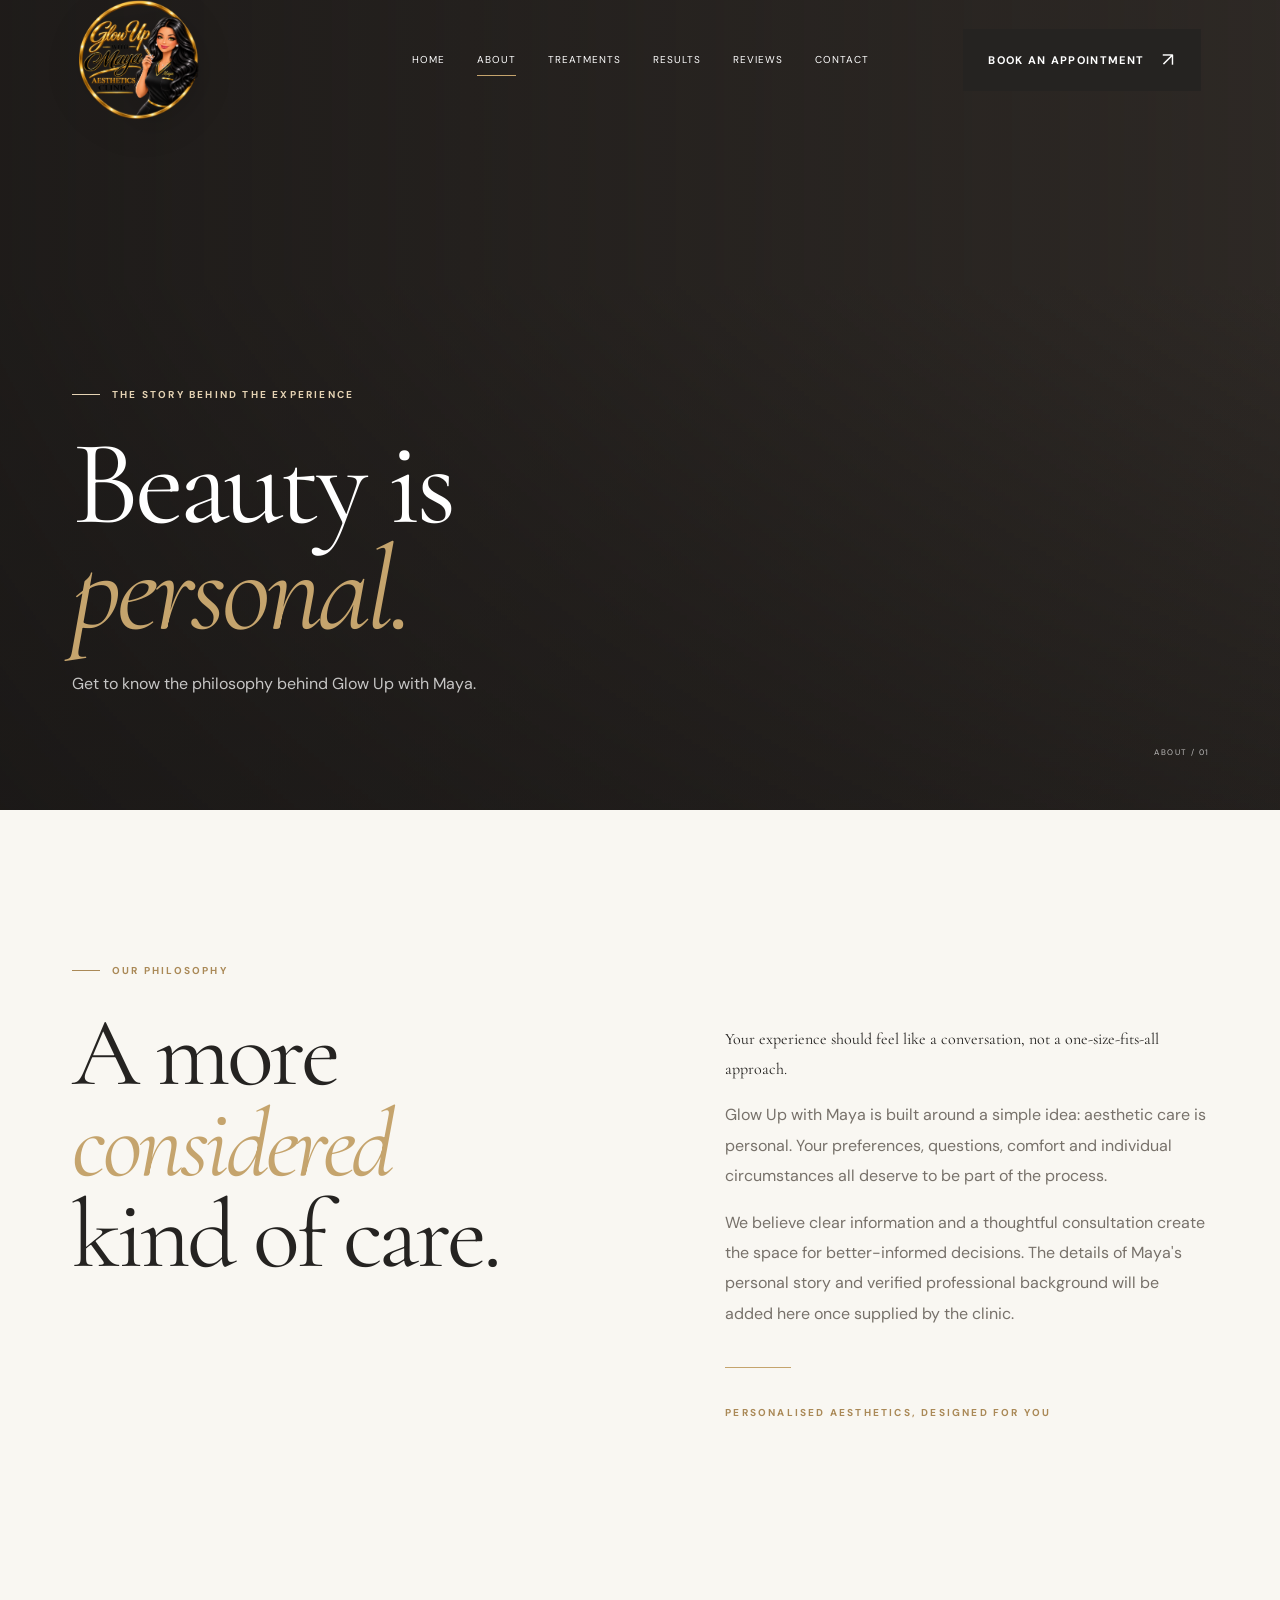
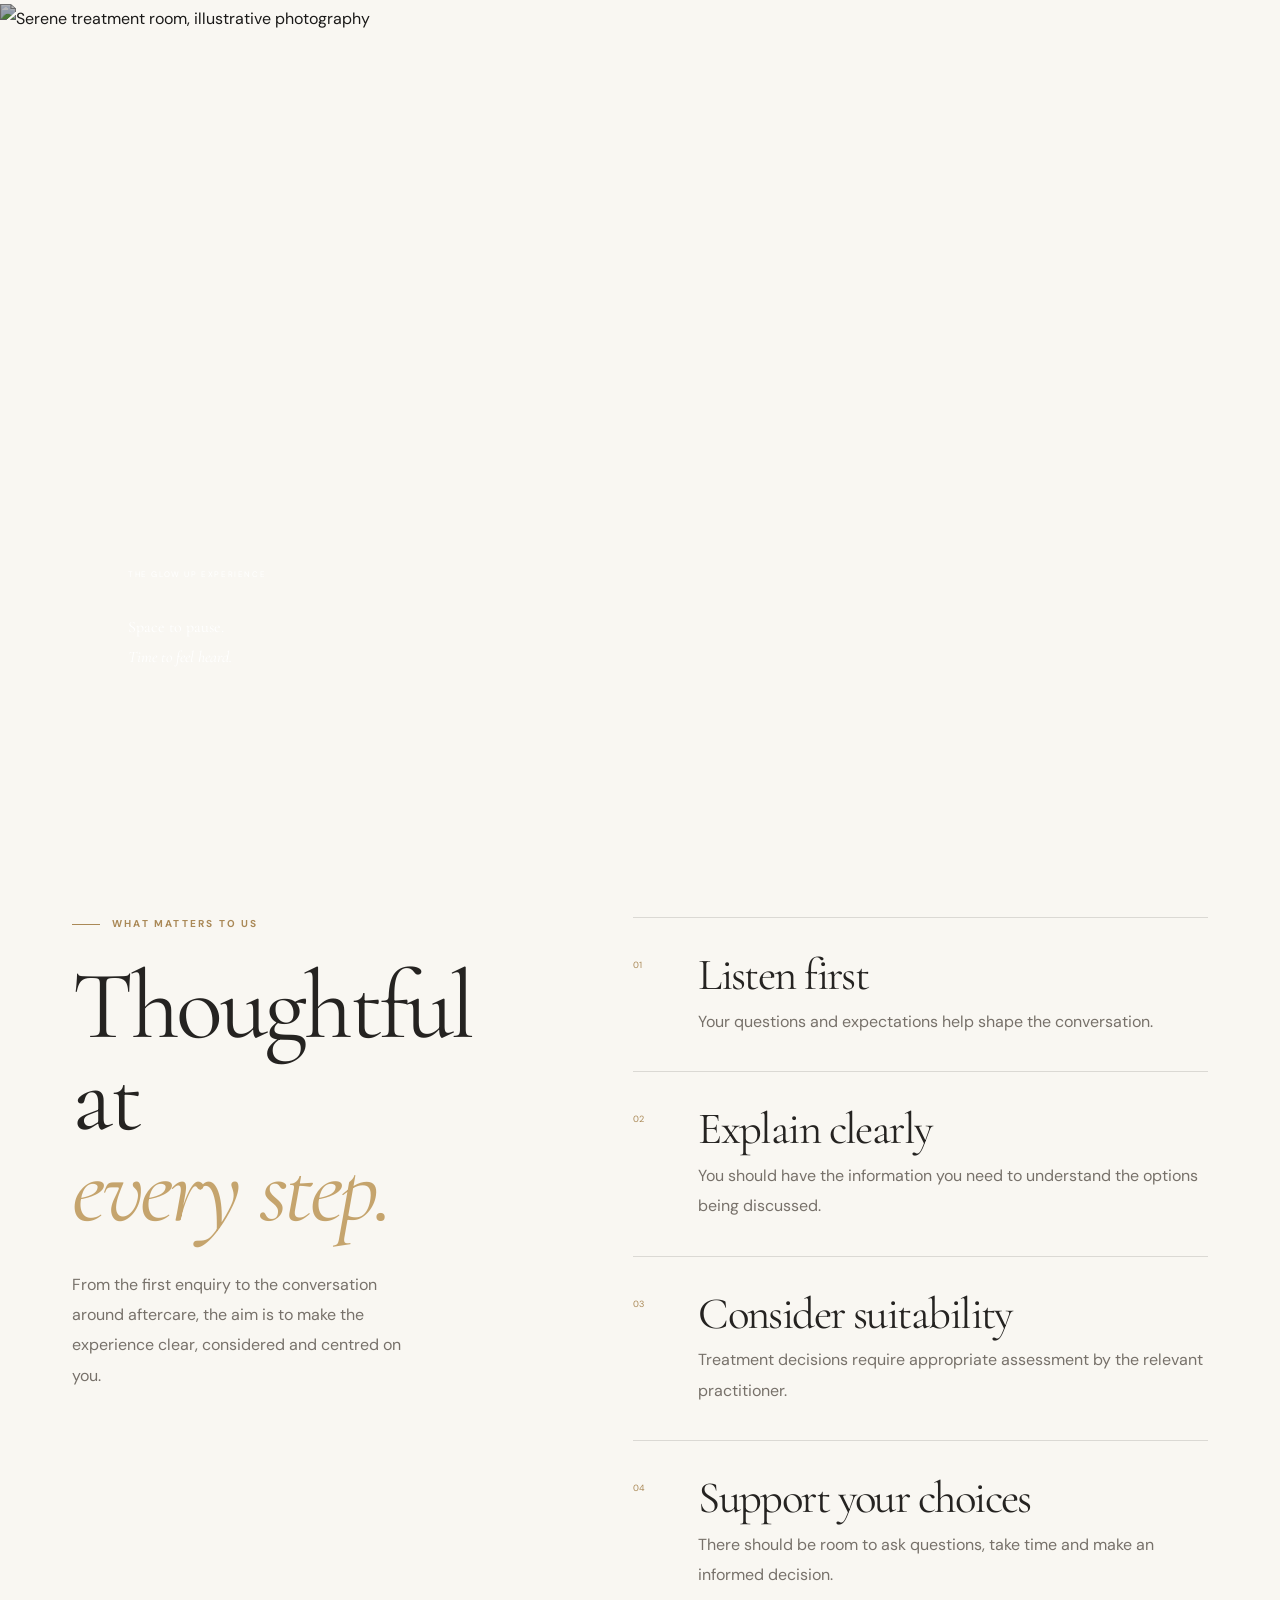
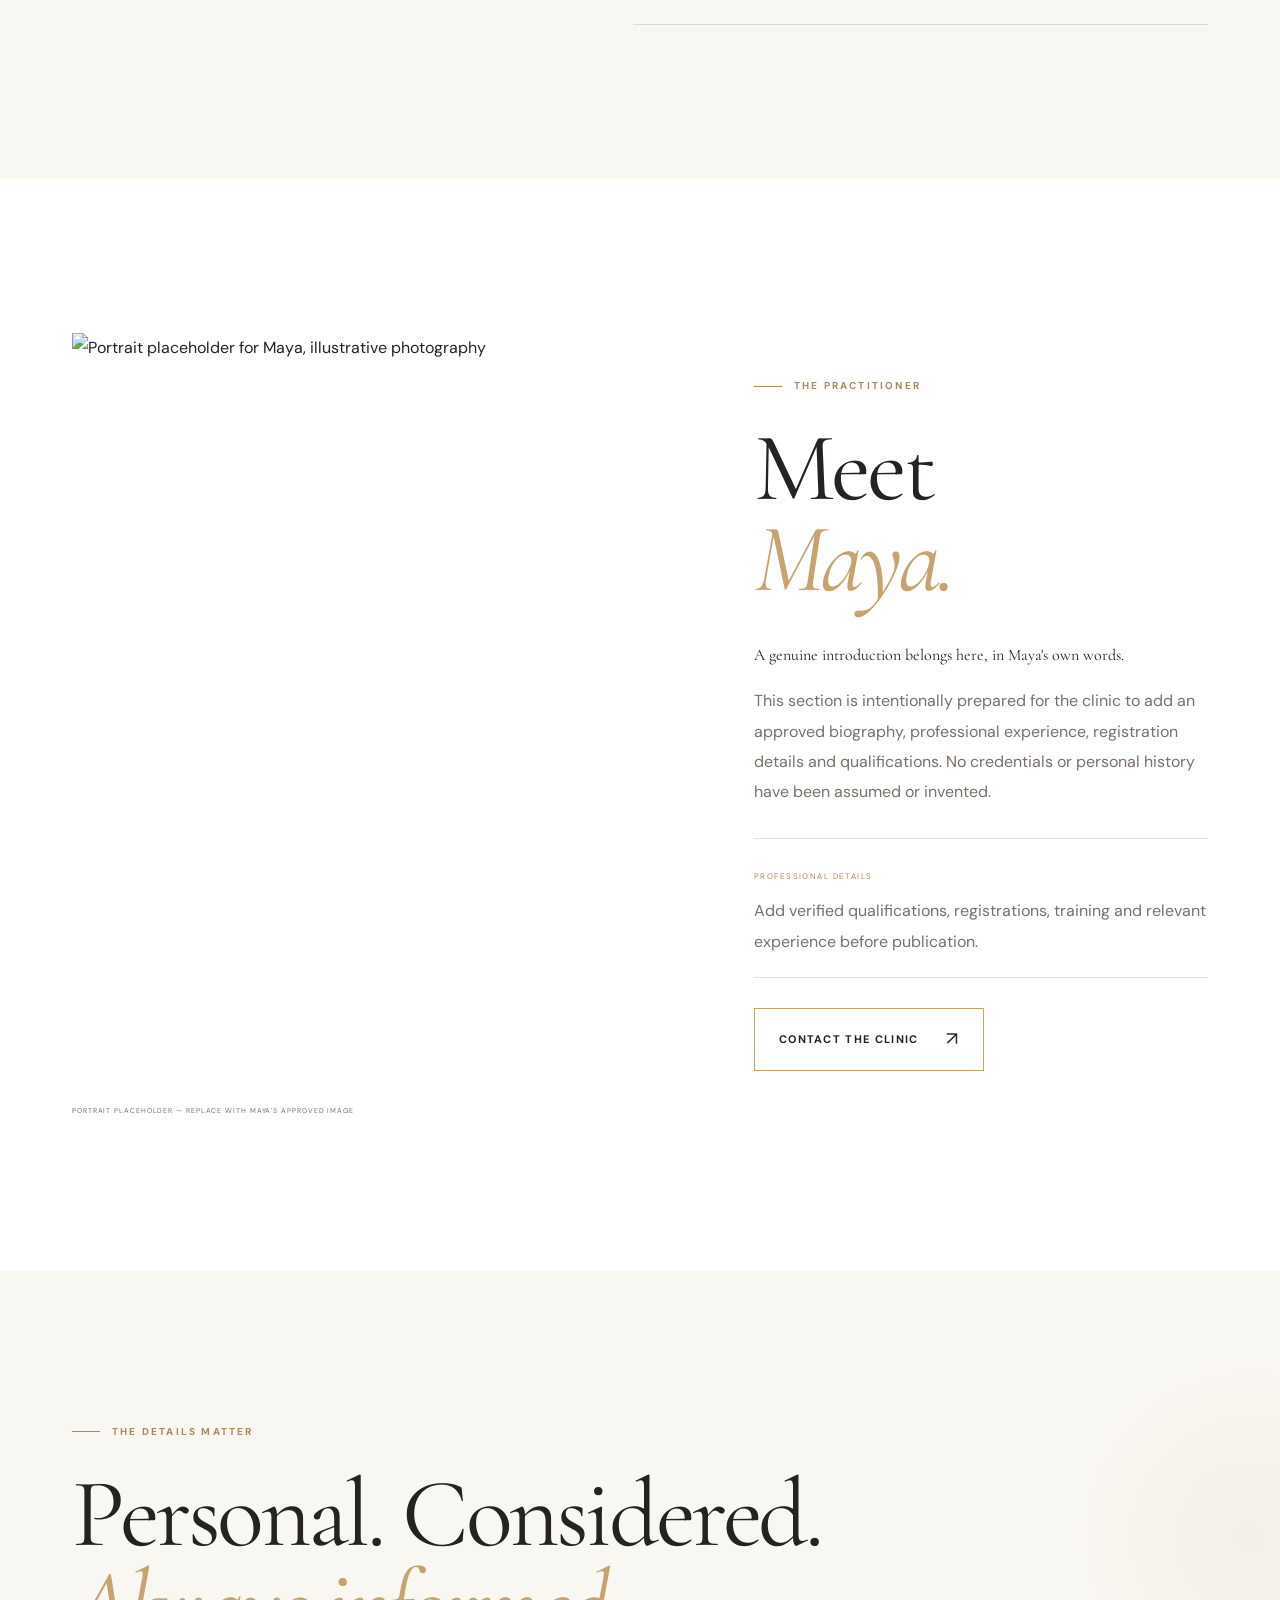
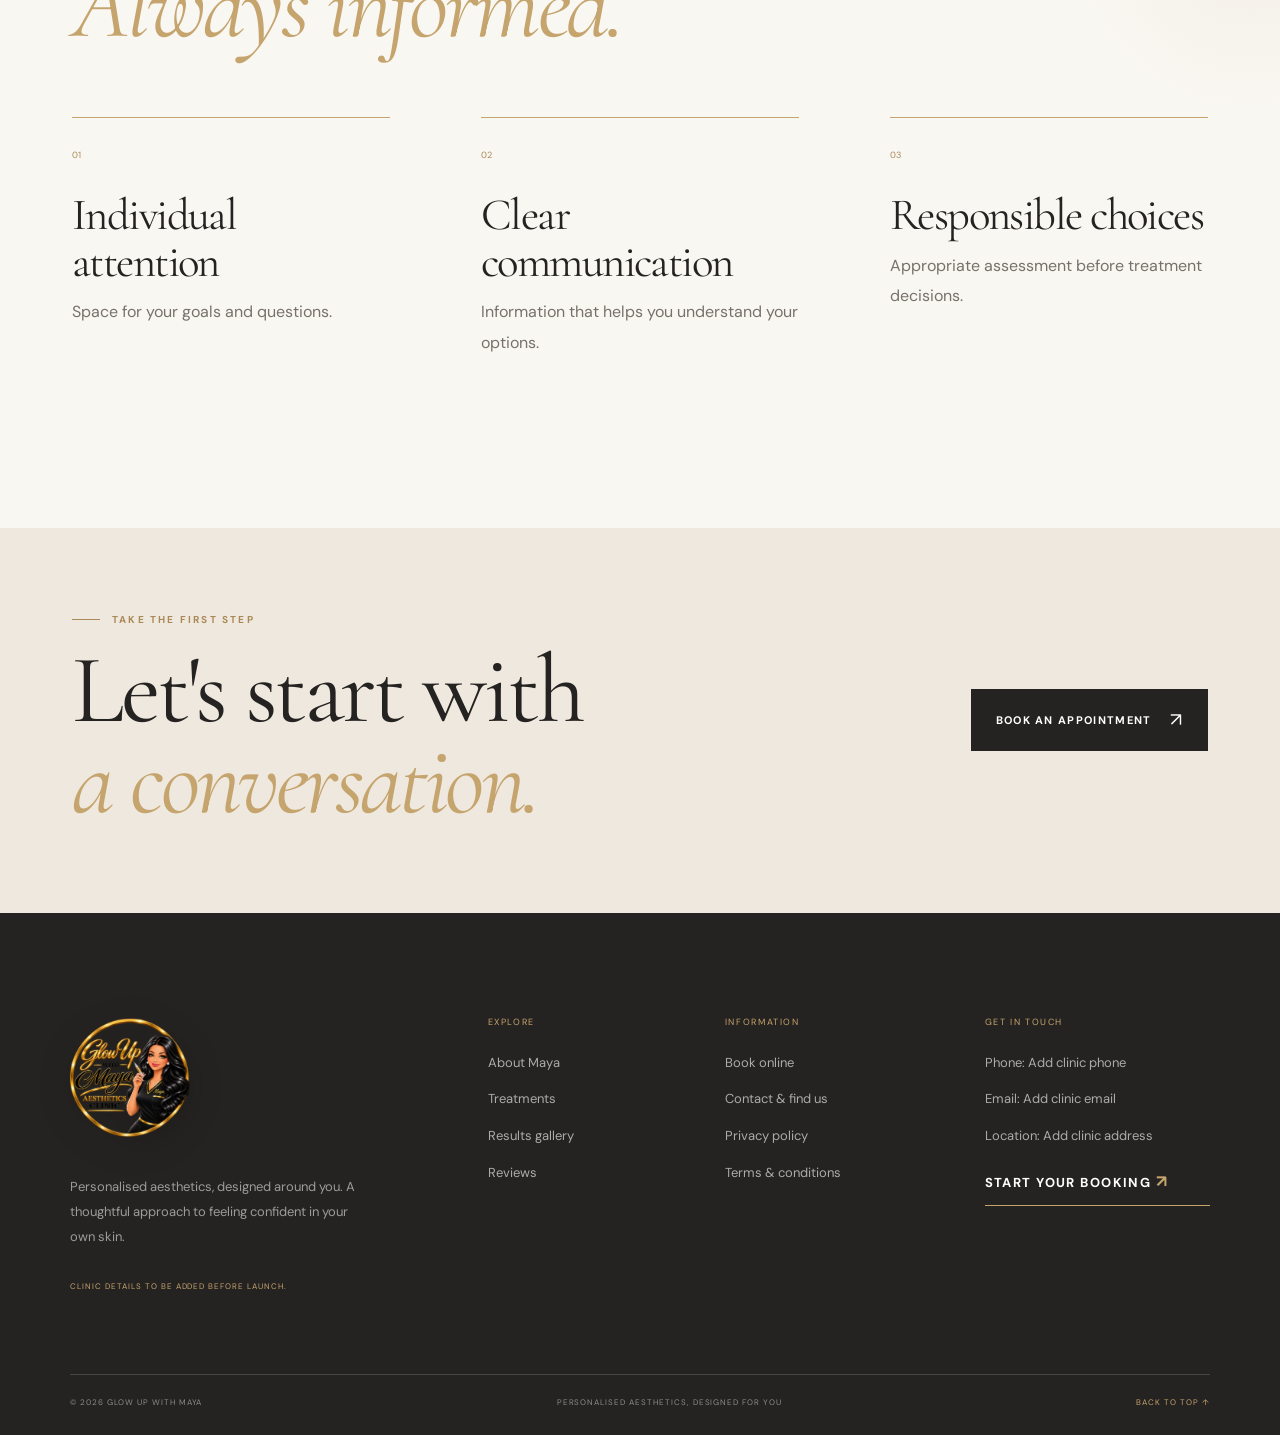
==== commit 88b87b93: "iniatl commit" ====
--- a/about.html
+++ b/about.html
@@ -6,10 +6,11 @@
   <title>About Maya | Glow Up with Maya</title>
   <meta name="description" content="Discover the personal philosophy and considered approach behind Glow Up with Maya.">
   <meta name="theme-color" content="#f9f7f2">
+  <link rel="icon" href="Logo.png" type="image/png">
   <meta property="og:type" content="website">
   <meta property="og:title" content="About Maya | Glow Up with Maya">
   <meta property="og:description" content="Discover the personal philosophy and considered approach behind Glow Up with Maya.">
-  <meta property="og:image" content="https://images.unsplash.com/photo-1524504388940-b1c1722653e1?auto=format&fit=crop&w=1200&q=85">
+  <meta property="og:image" content="Logo.png">
   <link rel="preconnect" href="https://fonts.googleapis.com">
   <link rel="preconnect" href="https://fonts.gstatic.com" crossorigin>
   <link href="https://fonts.googleapis.com/css2?family=Cormorant+Garamond:wght@400;500;600;700&family=DM+Sans:wght@400;500;600;700&display=swap" rel="stylesheet">
@@ -21,19 +22,17 @@
 </head>
 <body id="top" data-page="about">
   <div class="page-loader" aria-hidden="true">
-    <div class="loader-emblem">G<span>U</span></div>
-    <span class="loader-wordmark">GLOW UP <i>WITH</i> MAYA</span>
+    <img class="loader-logo" src="Logo.png" alt="Glow Up with Maya logo">
     <span class="loader-caption">A MOMENT FOR YOUR GLOW</span>
     <div class="loader-progress"><span class="loader-progress-fill"></span></div>
-    <span class="loader-percent">00 — 100</span>
+    <span class="loader-percent">00 / 100</span>
   </div>
   <div class="cursor-dot" aria-hidden="true"></div>
   <div class="cursor-ring" aria-hidden="true"><span class="cursor-label">VIEW</span></div>
 
 <header class="site-header" id="siteHeader">
-  <a class="brand" href="index.html" aria-label="Glow Up with Maya home">
-    <span class="brand-mark">G<span>U</span></span>
-    <span class="brand-copy"><strong>GLOW UP <i>WITH</i> MAYA</strong><small>PERSONALISED AESTHETICS</small></span>
+  <a class="brand brand-logo" href="index.html" aria-label="Glow Up with Maya home">
+    <img class="brand-logo-image" src="Logo.png" alt="Glow Up with Maya logo">
   </a>
   <button class="menu-toggle" aria-label="Open navigation" aria-expanded="false" aria-controls="primaryNav">
     <span></span><span></span>
@@ -62,9 +61,8 @@
 <footer class="site-footer">
   <div class="footer-main">
     <div class="footer-brand-block">
-      <a class="brand brand-footer" href="index.html">
-        <span class="brand-mark">G<span>U</span></span>
-        <span class="brand-copy"><strong>GLOW UP <i>WITH</i> MAYA</strong><small>PERSONALISED AESTHETICS</small></span>
+      <a class="brand brand-logo brand-footer" href="index.html">
+        <img class="brand-logo-image" src="Logo.png" alt="Glow Up with Maya logo">
       </a>
       <p>Personalised aesthetics, designed around you. A thoughtful approach to feeling confident in your own skin.</p>
       <span class="footer-note">Clinic details to be added before launch.</span>
--- a/css/style.css
+++ b/css/style.css
@@ -1,173 +1,2693 @@
-:root{--white:#fff;--ivory:#f9f7f2;--gold:#c5a46d;--gold-dark:#aa8957;--beige:#eae3d8;--ink:#252321;--muted:#77716a;--line:rgba(37,35,33,.14);--serif:"Cormorant Garamond",Georgia,serif;--sans:"DM Sans",Arial,sans-serif;--wrap: min(1440px, calc(100% - 112px));--ease:cubic-bezier(.22,.61,.36,1)}
-*{box-sizing:border-box}html{scroll-behavior:smooth;scroll-padding-top:90px}body{margin:0;background:var(--ivory);color:var(--ink);font-family:var(--sans);font-size:14px;line-height:1.75;-webkit-font-smoothing:antialiased}body.is-loading{overflow:hidden}img{display:block;max-width:100%;width:100%;object-fit:cover}a{color:inherit;text-decoration:none}button,input,textarea,select{font:inherit}button{color:inherit}.page-wrap{width:var(--wrap);margin-inline:auto}.section-pad{padding:clamp(90px,10vw,160px) 0}.eyebrow{font-size:9px;letter-spacing:.2em;text-transform:uppercase;font-weight:700;color:var(--gold-dark);display:flex;align-items:center;gap:12px;margin:0 0 25px}.eyebrow>span{width:28px;height:1px;background:currentColor;display:inline-block}.light-eyebrow{color:#e5d3b4}h1,h2,h3,p{margin-top:0}h1,h2,h3{font-family:var(--serif);font-weight:400;line-height:.98;letter-spacing:-.035em}h1 em,h2 em,h3 em{font-weight:400;color:var(--gold);font-style:italic}h2{font-size:clamp(54px,6.2vw,96px);margin-bottom:32px}h3{font-size:clamp(28px,3vw,42px)}.large-copy{font-family:var(--serif);font-size:clamp(24px,2.5vw,36px);line-height:1.22;color:var(--ink)}.gold-rule{width:66px;height:1px;background:var(--gold);margin:38px 0}.text-link,.underlined-link{display:inline-flex;align-items:center;gap:18px;font-size:10px;font-weight:700;letter-spacing:.11em;text-transform:uppercase;padding-bottom:8px;border-bottom:1px solid var(--gold);transition:gap .35s var(--ease),color .3s}.text-link span,.underlined-link span{font-size:17px;color:var(--gold)}.text-link:hover,.underlined-link:hover{gap:26px;color:var(--gold-dark)}.button{display:inline-flex;align-items:center;justify-content:space-between;gap:32px;min-width:210px;padding:17px 21px;font-size:9px;letter-spacing:.14em;text-transform:uppercase;font-weight:700;border:1px solid transparent;transition:background .35s,color .35s,border-color .35s,transform .35s;position:relative;overflow:hidden}.button b{font-size:17px;font-weight:400;transition:transform .35s}.button:hover b{transform:translate(3px,-3px)}.button-dark{background:var(--ink);color:white}.button-dark:hover{background:var(--gold-dark)}.button-gold{background:var(--gold);color:#fff}.button-gold:hover{background:#b18d58}.button-outline{border-color:var(--gold);color:var(--ink);background:transparent}.button-outline:hover{background:var(--ink);color:white;border-color:var(--ink)}.page-loader{position:fixed;inset:0;background:var(--ivory);z-index:9999;display:flex;align-items:center;justify-content:center;flex-direction:column;gap:20px;transition:opacity .7s,visibility .7s}.page-loader.is-hidden{opacity:0;visibility:hidden}.loader-wordmark{font-family:var(--serif);font-size:24px;letter-spacing:.1em}.loader-wordmark i{font-size:10px;font-style:normal;color:var(--gold)}.loader-line{width:110px;height:1px;background:var(--beige);position:relative;overflow:hidden}.loader-line:after{content:"";position:absolute;inset:0;background:var(--gold);transform:translateX(-100%);animation:loader 1.1s var(--ease) forwards}@keyframes loader{to{transform:translateX(0)}}
-.site-header{position:absolute;top:0;left:0;width:100%;height:104px;z-index:1000;display:grid;grid-template-columns:1fr auto 1fr;align-items:center;padding:0 5.5%;color:#fff;transition:background .4s,color .4s,height .4s,box-shadow .4s}.site-header.is-scrolled{position:fixed;height:82px;background:rgba(249,247,242,.94);color:var(--ink);backdrop-filter:blur(16px);box-shadow:0 1px 0 rgba(37,35,33,.08)}.brand{display:flex;align-items:center;gap:12px;width:max-content}.brand-mark{width:38px;height:38px;border:1px solid currentColor;border-radius:50%;display:grid;place-items:center;font-family:var(--serif);font-size:20px;line-height:1;position:relative}.brand-mark span{color:var(--gold);font-style:italic}.brand-copy{display:flex;flex-direction:column;line-height:1.2}.brand-copy strong{font-size:10px;letter-spacing:.14em;font-weight:600}.brand-copy i{font-style:normal;color:var(--gold);font-size:8px}.brand-copy small{font-size:7px;letter-spacing:.24em;margin-top:5px;opacity:.75}.primary-nav{display:flex;align-items:center;gap:clamp(18px,2.2vw,36px)}.primary-nav a{font-size:9px;letter-spacing:.1em;text-transform:uppercase;position:relative;padding:9px 0}.primary-nav a:after{content:"";position:absolute;left:0;bottom:2px;width:100%;height:1px;background:var(--gold);transform:scaleX(0);transform-origin:right;transition:transform .35s}.primary-nav a:hover:after,.primary-nav a.is-active:after{transform:scaleX(1);transform-origin:left}.header-cta{justify-self:end;min-width:190px;padding:13px 17px}.menu-toggle{display:none}.hero{height:100svh;min-height:700px;position:relative;overflow:hidden;color:#fff;background:#302b27;isolation:isolate}.hero-image-layer{position:absolute;inset:-5%;background-image:url("https://images.unsplash.com/photo-1524504388940-b1c1722653e1?auto=format&fit=crop&w=2200&q=90");background-size:cover;background-position:center 34%;z-index:-3;transform:scale(1.03)}.hero-wash{position:absolute;inset:0;background:linear-gradient(90deg,rgba(22,20,19,.8) 0%,rgba(22,20,19,.58) 43%,rgba(22,20,19,.08) 100%),linear-gradient(0deg,rgba(22,20,19,.35),transparent 38%);z-index:-2}.hero-grain{position:absolute;inset:0;opacity:.12;pointer-events:none;background-image:url("data:image/svg+xml,%3Csvg viewBox='0 0 180 180' xmlns='http://www.w3.org/2000/svg'%3E%3Cfilter id='n'%3E%3CfeTurbulence type='fractalNoise' baseFrequency='.8' numOctaves='4' stitchTiles='stitch'/%3E%3C/filter%3E%3Crect width='100%25' height='100%25' filter='url(%23n)' opacity='.35'/%3E%3C/svg%3E")}.hero-inner{height:100%;display:flex;align-items:center;position:relative;z-index:2}.hero-copy{padding-top:60px;max-width:760px}.hero h1{font-size:clamp(76px,9vw,140px);line-height:.82;letter-spacing:-.055em;margin:0 0 34px}.hero h1 em{color:#d7bc91}.hero-lede{max-width:410px;color:rgba(255,255,255,.78);font-size:14px;line-height:1.9;margin-bottom:36px}.hero-actions{display:flex;align-items:center;gap:35px}.hero .underlined-link{color:#fff}.hero-side-note{position:absolute;right:0;top:47%;display:flex;align-items:center;gap:14px;writing-mode:vertical-rl;font-size:8px;letter-spacing:.18em;color:rgba(255,255,255,.72)}.hero-side-note i{height:48px;width:1px;background:var(--gold)}.hero-bottom{position:absolute;bottom:36px;left:50%;transform:translateX(-50%);display:flex;justify-content:space-between;align-items:end;color:rgba(255,255,255,.7);font-size:8px;letter-spacing:.16em;text-transform:uppercase}.scroll-cue{display:flex;align-items:center;gap:14px}.scroll-cue i{width:1px;height:46px;background:linear-gradient(var(--gold),transparent);display:block}.hero-outline{position:absolute;right:4%;bottom:2%;font-family:var(--serif);font-size:clamp(110px,19vw,300px);line-height:.7;color:transparent;-webkit-text-stroke:1px rgba(255,255,255,.12);pointer-events:none;z-index:-1}
-.brand-intro{position:relative;z-index:3;background:var(--ivory);clip-path:inset(0 0 0 0);}.intro-grid{display:grid;grid-template-columns:.8fr 1.2fr;gap:10%;align-items:start}.intro-heading{padding-top:55px}.intro-heading h2{font-size:clamp(70px,8vw,118px)}.intro-aside{max-width:220px;font-family:var(--serif);font-size:20px;line-height:1.3;color:var(--muted)}.intro-content{display:grid;grid-template-columns:1.02fr .98fr;gap:42px;align-items:end}.intro-image-wrap{position:relative;margin-top:15px}.intro-image-wrap img{height:560px}.image-index{position:absolute;bottom:18px;left:18px;background:rgba(249,247,242,.9);padding:8px 11px;font-size:7px;letter-spacing:.15em}.intro-text{padding-bottom:18px}.intro-text p:not(.large-copy){color:var(--muted);font-size:13px;line-height:1.9;margin-bottom:28px}
-.treatments-section{background:#fff}.section-heading{margin-bottom:70px}.split-heading{display:flex;justify-content:space-between;align-items:end;gap:50px}.split-heading h2{margin-bottom:0}.heading-side{max-width:340px;padding-bottom:8px}.heading-side p{font-size:13px;color:var(--muted);line-height:1.9;margin-bottom:25px}.treatment-editorial-grid{display:grid;grid-template-columns:1fr 1fr;gap:76px 5.5%}.treatment-feature{display:block}.treatment-feature-tall{margin-top:105px}.treatment-feature-wide{margin-top:-100px}.treatment-photo{height:440px;position:relative;overflow:hidden;background:var(--beige)}.treatment-feature-tall .treatment-photo{height:620px}.treatment-feature-wide .treatment-photo{height:520px}.treatment-photo img{height:100%;transition:transform 1s var(--ease);filter:saturate(.82)}.treatment-feature:hover .treatment-photo img{transform:scale(1.045)}.photo-number{position:absolute;top:20px;left:20px;color:#fff;font-size:9px;letter-spacing:.15em}.treatment-meta{display:flex;justify-content:space-between;align-items:center;padding:22px 0 0;border-top:1px solid var(--line);margin-top:18px}.treatment-meta .eyebrow{font-size:8px;margin-bottom:8px}.treatment-meta h3{font-size:clamp(30px,3vw,44px);margin-bottom:9px}.treatment-meta p{font-size:12px;color:var(--muted);max-width:420px;margin:0}.round-arrow{width:45px;height:45px;border:1px solid var(--gold);border-radius:50%;display:grid;place-items:center;font-size:18px;color:var(--gold);flex-shrink:0;margin-left:20px;transition:background .3s,color .3s,transform .3s}.treatment-feature:hover .round-arrow{background:var(--gold);color:#fff;transform:rotate(45deg)}
-.why-section{background:#292724;color:#fff;display:grid;grid-template-columns:1fr 1fr;padding:0;min-height:900px}.why-image{position:relative;min-height:800px}.why-image img{height:100%;position:absolute;inset:0;filter:saturate(.72)}.image-disclaimer{position:absolute;bottom:22px;left:25px;color:#fff;font-size:8px;letter-spacing:.12em;text-transform:uppercase}.why-content{padding:clamp(70px,8vw,130px) clamp(45px,8vw,125px)}.why-content h2{font-size:clamp(65px,7vw,100px)}.why-lede{max-width:450px;color:rgba(255,255,255,.67);font-size:13px;line-height:1.9;margin-bottom:55px}.feature-list{border-top:1px solid rgba(255,255,255,.18)}.feature-row{display:grid;grid-template-columns:36px 1fr 20px;gap:18px;padding:23px 0;border-bottom:1px solid rgba(255,255,255,.18);align-items:start}.feature-row>span{font-size:9px;color:var(--gold);padding-top:5px}.feature-row h3{font-family:var(--sans);font-size:13px;letter-spacing:.02em;font-weight:500;margin:0 0 6px}.feature-row p{font-size:11px;color:rgba(255,255,255,.55);margin:0}.feature-row>b{color:var(--gold);font-weight:400}
-.results-preview{background:var(--ivory)}.masonry-preview{display:grid;grid-template-columns:1.12fr .88fr;grid-template-rows:300px 300px;gap:30px 7%}.masonry-preview figure{margin:0;position:relative}.masonry-preview img{height:100%;filter:saturate(.8)}.masonry-large{grid-row:span 2}.masonry-small{height:300px}.masonry-offset{margin-left:16%}.masonry-preview figcaption{position:absolute;bottom:14px;left:14px;background:rgba(249,247,242,.92);padding:8px 12px;font-size:7px;letter-spacing:.14em;text-transform:uppercase}.gallery-disclaimer{font-size:10px;color:var(--muted);margin:25px 0 0}
-.reviews-section{background:#f0ece4;overflow:hidden}.review-heading{text-align:center;max-width:720px;margin:0 auto 65px}.review-heading .eyebrow{justify-content:center}.review-heading h2{font-size:clamp(60px,7vw,100px)}.review-heading>p:last-child{color:var(--muted);max-width:510px;margin-inline:auto;font-size:12px}.review-track-wrap{display:flex;flex-direction:column;gap:20px;overflow:hidden}.review-track{display:flex;gap:20px;width:max-content;animation:marquee-left 44s linear infinite}.review-track-right{animation-name:marquee-right;animation-duration:48s}.review-track:hover{animation-play-state:paused}@keyframes marquee-left{from{transform:translateX(0)}to{transform:translateX(-50%)}}@keyframes marquee-right{from{transform:translateX(-50%)}to{transform:translateX(0)}}.review-card{width:390px;min-height:250px;background:#fff;padding:28px 32px;position:relative;display:flex;flex-direction:column;justify-content:space-between}.review-card-alt{background:#e7dfd3}.quote-mark{position:absolute;right:24px;top:6px;font-family:var(--serif);font-size:76px;line-height:1;color:rgba(197,164,109,.45)}.stars{font-size:11px;letter-spacing:.25em;color:var(--gold);margin-bottom:20px}.review-card p{font-family:var(--serif);font-size:22px;line-height:1.2;max-width:310px}.reviewer{display:flex;flex-direction:column;font-size:10px;font-weight:700;letter-spacing:.08em;text-transform:uppercase}.reviewer i{font-style:normal;font-size:8px;color:var(--muted);font-weight:400;margin-top:4px}.review-bottom{display:flex;justify-content:space-between;align-items:center;margin-top:40px}.review-bottom .eyebrow{font-size:7px;margin:0}
-.maya-section{background:#fff}.maya-grid{display:grid;grid-template-columns:1fr .85fr;gap:13%;align-items:center}.maya-photo{position:relative;padding:0 10% 8% 0}.maya-photo img{height:680px}.maya-photo:after{content:"";position:absolute;right:0;bottom:0;width:68%;height:55%;border:1px solid var(--gold);z-index:0}.maya-photo img{position:relative;z-index:1}.vertical-note{position:absolute;right:-6px;top:10%;writing-mode:vertical-rl;font-size:7px;letter-spacing:.18em;color:var(--gold-dark);z-index:2}.maya-copy h2{font-size:clamp(76px,8vw,118px)}.maya-copy .large-copy{max-width:440px}.maya-copy>p:not(.eyebrow):not(.large-copy){color:var(--muted);font-size:13px;line-height:1.9;max-width:430px}.signature-line{display:flex;align-items:center;gap:18px;margin:36px 0;font-family:var(--serif);font-style:italic;font-size:20px;color:var(--gold-dark)}.signature-line i{width:65px;height:1px;background:var(--gold)}
-.packages-section{background:var(--ivory)}.package-list{border-top:1px solid var(--line)}.package-row{display:grid;grid-template-columns:55px 1fr 1fr 25px;gap:20px;align-items:center;padding:27px 0;border-bottom:1px solid var(--line);transition:padding .3s}.package-row:hover{padding-left:12px;padding-right:12px}.package-row>span{font-size:9px;color:var(--gold-dark)}.package-row h3{font-size:clamp(25px,3vw,40px);margin:0}.package-row p{font-size:11px;color:var(--muted);margin:0}.package-row>b{font-weight:400;font-size:18px;color:var(--gold)}
-.faq-section{background:#fff}.faq-grid{display:grid;grid-template-columns:.8fr 1.2fr;gap:13%}.faq-intro h2{font-size:clamp(60px,7vw,100px)}.faq-intro>p:not(.eyebrow){max-width:330px;color:var(--muted);font-size:13px;line-height:1.9;margin-bottom:28px}.faq-list{border-top:1px solid var(--line)}.faq-item{border-bottom:1px solid var(--line)}.faq-question{width:100%;background:none;border:0;padding:23px 0;display:flex;justify-content:space-between;align-items:center;text-align:left;cursor:pointer;font-family:var(--serif);font-size:24px}.faq-question i{width:23px;height:23px;position:relative;flex-shrink:0}.faq-question i:before,.faq-question i:after{content:"";position:absolute;background:var(--gold);left:50%;top:50%;transform:translate(-50%,-50%);transition:transform .3s}.faq-question i:before{width:17px;height:1px}.faq-question i:after{height:17px;width:1px}.faq-question[aria-expanded=true] i:after{transform:translate(-50%,-50%) rotate(90deg);opacity:0}.faq-answer{display:grid;grid-template-rows:0fr;transition:grid-template-rows .35s var(--ease)}.faq-answer p{overflow:hidden;margin:0;color:var(--muted);font-size:12px;line-height:1.9;max-width:600px}.faq-item.is-open .faq-answer{grid-template-rows:1fr}.faq-item.is-open .faq-answer p{padding:0 35px 22px 0}
-.final-cta{min-height:650px;position:relative;display:flex;align-items:center;overflow:hidden;color:#fff;background:#332e2a}.final-cta-bg{position:absolute;inset:-5%;background:url("https://images.unsplash.com/photo-1529139574466-a303027c1d8b?auto=format&fit=crop&w=2000&q=90") center 35%/cover;filter:saturate(.65)}.final-cta-overlay{position:absolute;inset:0;background:linear-gradient(90deg,rgba(23,21,20,.82),rgba(23,21,20,.25))}.final-cta-content{position:relative;z-index:2;padding:110px 0}.final-cta h2{font-size:clamp(76px,9vw,130px);margin-bottom:28px}.final-cta-content>p:not(.eyebrow){color:rgba(255,255,255,.75);max-width:420px;margin-bottom:32px;font-size:13px}.cta-vertical{position:absolute;right:4%;bottom:45px;writing-mode:vertical-rl;font-size:7px;letter-spacing:.2em;color:rgba(255,255,255,.65)}
-.site-footer{background:#252321;color:#fff;padding:85px 5.5% 25px}.footer-main{max-width:1440px;margin:0 auto 75px;display:grid;grid-template-columns:1.5fr .7fr .8fr 1fr;gap:7%}.brand-footer{color:#fff}.footer-brand-block>p{max-width:290px;color:rgba(255,255,255,.55);font-size:12px;line-height:1.9;margin:28px 0 20px}.footer-note{font-size:8px;letter-spacing:.12em;text-transform:uppercase;color:var(--gold)}.footer-col h3{font-family:var(--sans);font-size:9px;letter-spacing:.18em;text-transform:uppercase;color:var(--gold);margin-bottom:24px}.footer-col>a,.footer-col p{display:block;font-size:11px;color:rgba(255,255,255,.62);margin:0 0 12px;line-height:1.7}.footer-col a:hover{color:#fff}.footer-contact .text-link{color:#fff;margin-top:16px}.footer-bottom{max-width:1440px;margin:auto;border-top:1px solid rgba(255,255,255,.15);padding-top:20px;display:flex;justify-content:space-between;gap:20px;font-size:8px;letter-spacing:.12em;text-transform:uppercase;color:rgba(255,255,255,.48)}.back-top{color:var(--gold)}
+:root {
+  --white: #fff;
+  --ivory: #f9f7f2;
+  --gold: #c5a46d;
+  --gold-dark: #aa8957;
+  --beige: #eae3d8;
+  --ink: #252321;
+  --muted: #77716a;
+  --line: rgba(37, 35, 33, 0.14);
+  --serif: "Cormorant Garamond", Georgia, serif;
+  --sans: "DM Sans", Arial, sans-serif;
+  --wrap: min(1440px, calc(100% - 112px));
+  --ease: cubic-bezier(0.22, 0.61, 0.36, 1);
+}
+* {
+  box-sizing: border-box;
+}
+html {
+  scroll-behavior: smooth;
+  scroll-padding-top: 90px;
+}
+body {
+  margin: 0;
+  background: var(--ivory);
+  color: var(--ink);
+  font-family: var(--sans);
+  font-size: 14px;
+  line-height: 1.75;
+  -webkit-font-smoothing: antialiased;
+}
+body.is-loading {
+  overflow: hidden;
+}
+img {
+  display: block;
+  max-width: 100%;
+  width: 100%;
+  object-fit: cover;
+}
+a {
+  color: inherit;
+  text-decoration: none;
+}
+button,
+input,
+textarea,
+select {
+  font: inherit;
+}
+button {
+  color: inherit;
+}
+.page-wrap {
+  width: var(--wrap);
+  margin-inline: auto;
+}
+.section-pad {
+  padding: clamp(90px, 10vw, 160px) 0;
+}
+.eyebrow {
+  font-size: 9px;
+  letter-spacing: 0.2em;
+  text-transform: uppercase;
+  font-weight: 700;
+  color: var(--gold-dark);
+  display: flex;
+  align-items: center;
+  gap: 12px;
+  margin: 0 0 25px;
+}
+.eyebrow > span {
+  width: 28px;
+  height: 1px;
+  background: currentColor;
+  display: inline-block;
+}
+.light-eyebrow {
+  color: #e5d3b4;
+}
+h1,
+h2,
+h3,
+p {
+  margin-top: 0;
+}
+h1,
+h2,
+h3 {
+  font-family: var(--serif);
+  font-weight: 400;
+  line-height: 0.98;
+  letter-spacing: -0.035em;
+}
+h1 em,
+h2 em,
+h3 em {
+  font-weight: 400;
+  color: var(--gold);
+  font-style: italic;
+}
+h2 {
+  font-size: clamp(54px, 6.2vw, 96px);
+  margin-bottom: 32px;
+}
+h3 {
+  font-size: clamp(28px, 3vw, 42px);
+}
+.large-copy {
+  font-family: var(--serif);
+  font-size: clamp(24px, 2.5vw, 36px);
+  line-height: 1.22;
+  color: var(--ink);
+}
+.gold-rule {
+  width: 66px;
+  height: 1px;
+  background: var(--gold);
+  margin: 38px 0;
+}
+.text-link,
+.underlined-link {
+  display: inline-flex;
+  align-items: center;
+  gap: 18px;
+  font-size: 10px;
+  font-weight: 700;
+  letter-spacing: 0.11em;
+  text-transform: uppercase;
+  padding-bottom: 8px;
+  border-bottom: 1px solid var(--gold);
+  transition:
+    gap 0.35s var(--ease),
+    color 0.3s;
+}
+.text-link span,
+.underlined-link span {
+  font-size: 17px;
+  color: var(--gold);
+}
+.text-link:hover,
+.underlined-link:hover {
+  gap: 26px;
+  color: var(--gold-dark);
+}
+.button {
+  display: inline-flex;
+  align-items: center;
+  justify-content: space-between;
+  gap: 32px;
+  min-width: 210px;
+  padding: 17px 21px;
+  font-size: 9px;
+  letter-spacing: 0.14em;
+  text-transform: uppercase;
+  font-weight: 700;
+  border: 1px solid transparent;
+  transition:
+    background 0.35s,
+    color 0.35s,
+    border-color 0.35s,
+    transform 0.35s;
+  position: relative;
+  overflow: hidden;
+}
+.button b {
+  font-size: 17px;
+  font-weight: 400;
+  transition: transform 0.35s;
+}
+.button:hover b {
+  transform: translate(3px, -3px);
+}
+.button-dark {
+  background: var(--ink);
+  color: white;
+}
+.button-dark:hover {
+  background: var(--gold-dark);
+}
+.button-gold {
+  background: var(--gold);
+  color: #fff;
+}
+.button-gold:hover {
+  background: #b18d58;
+}
+.button-outline {
+  border-color: var(--gold);
+  color: var(--ink);
+  background: transparent;
+}
+.button-outline:hover {
+  background: var(--ink);
+  color: white;
+  border-color: var(--ink);
+}
+.page-loader {
+  position: fixed;
+  inset: 0;
+  background: var(--ivory);
+  z-index: 9999;
+  display: flex;
+  align-items: center;
+  justify-content: center;
+  flex-direction: column;
+  gap: 20px;
+  transition:
+    opacity 0.7s,
+    visibility 0.7s;
+}
+.page-loader.is-hidden {
+  opacity: 0;
+  visibility: hidden;
+}
+.loader-wordmark {
+  font-family: var(--serif);
+  font-size: 24px;
+  letter-spacing: 0.1em;
+}
+.loader-wordmark i {
+  font-size: 10px;
+  font-style: normal;
+  color: var(--gold);
+}
+.loader-line {
+  width: 110px;
+  height: 1px;
+  background: var(--beige);
+  position: relative;
+  overflow: hidden;
+}
+.loader-line:after {
+  content: "";
+  position: absolute;
+  inset: 0;
+  background: var(--gold);
+  transform: translateX(-100%);
+  animation: loader 1.1s var(--ease) forwards;
+}
+@keyframes loader {
+  to {
+    transform: translateX(0);
+  }
+}
+.site-header {
+  position: absolute;
+  top: 0;
+  left: 0;
+  width: 100%;
+  height: 104px;
+  z-index: 1000;
+  display: grid;
+  grid-template-columns: 1fr auto 1fr;
+  align-items: center;
+  padding: 0 5.5%;
+  color: #fff;
+  transition:
+    background 0.4s,
+    color 0.4s,
+    height 0.4s,
+    box-shadow 0.4s;
+}
+.site-header.is-scrolled {
+  position: fixed;
+  height: 130px;
+  background: rgba(249, 247, 242, 0.94);
+  color: var(--ink);
+  backdrop-filter: blur(16px);
+  box-shadow: 0 1px 0 rgba(37, 35, 33, 0.08);
+}
+.brand {
+  display: flex;
+  align-items: center;
+  gap: 12px;
+  width: max-content;
+}
+.brand-mark {
+  width: 38px;
+  height: 38px;
+  border: 1px solid currentColor;
+  border-radius: 50%;
+  display: grid;
+  place-items: center;
+  font-family: var(--serif);
+  font-size: 20px;
+  line-height: 1;
+  position: relative;
+}
+.brand-mark span {
+  color: var(--gold);
+  font-style: italic;
+}
+.brand-copy {
+  display: flex;
+  flex-direction: column;
+  line-height: 1.2;
+}
+.brand-copy strong {
+  font-size: 10px;
+  letter-spacing: 0.14em;
+  font-weight: 600;
+}
+.brand-copy i {
+  font-style: normal;
+  color: var(--gold);
+  font-size: 8px;
+}
+.brand-copy small {
+  font-size: 7px;
+  letter-spacing: 0.24em;
+  margin-top: 5px;
+  opacity: 0.75;
+}
+.brand-logo {
+  display: inline-flex;
+  align-items: center;
+  justify-content: center;
+  min-width: 0;
+}
+.brand-logo-image {
+  display: block;
+  width: 120px;
+  height: 120px;
+  filter: drop-shadow(0 8px 16px rgba(0, 0, 0, 0.18));
+}
+.site-header .brand-logo-image {
+  width: 120px;
+  height: 120px;;
+}
+.site-footer .brand-logo-image {
+  width: 120px;
+  height: 120px;
+}
+.loader-logo {
+  display: block;
+  width: min(42vw, 440px);
+  height: auto;
+  filter: drop-shadow(0 12px 18px rgba(0, 0, 0, 0.16));
+}
+.primary-nav {
+  display: flex;
+  align-items: center;
+  gap: clamp(18px, 2.2vw, 36px);
+}
+.primary-nav a {
+  font-size: 9px;
+  letter-spacing: 0.1em;
+  text-transform: uppercase;
+  position: relative;
+  padding: 9px 0;
+}
+.primary-nav a:after {
+  content: "";
+  position: absolute;
+  left: 0;
+  bottom: 2px;
+  width: 100%;
+  height: 1px;
+  background: var(--gold);
+  transform: scaleX(0);
+  transform-origin: right;
+  transition: transform 0.35s;
+}
+.primary-nav a:hover:after,
+.primary-nav a.is-active:after {
+  transform: scaleX(1);
+  transform-origin: left;
+}
+.header-cta {
+  justify-self: end;
+  min-width: 190px;
+  padding: 13px 17px;
+}
+.menu-toggle {
+  display: none;
+}
+.hero {
+  height: 100svh;
+  min-height: 700px;
+  position: relative;
+  overflow: hidden;
+  color: #fff;
+  background: #302b27;
+  isolation: isolate;
+}
+.hero-image-layer {
+  position: absolute;
+  inset: -5%;
+  background-image: url("https://images.unsplash.com/photo-1524504388940-b1c1722653e1?auto=format&fit=crop&w=2200&q=90");
+  background-size: cover;
+  background-position: center 34%;
+  z-index: -3;
+  transform: scale(1.03);
+}
+.hero-wash {
+  position: absolute;
+  inset: 0;
+  background:
+    linear-gradient(
+      90deg,
+      rgba(22, 20, 19, 0.8) 0%,
+      rgba(22, 20, 19, 0.58) 43%,
+      rgba(22, 20, 19, 0.08) 100%
+    ),
+    linear-gradient(0deg, rgba(22, 20, 19, 0.35), transparent 38%);
+  z-index: -2;
+}
+.hero-grain {
+  position: absolute;
+  inset: 0;
+  opacity: 0.12;
+  pointer-events: none;
+  background-image: url("data:image/svg+xml,%3Csvg viewBox='0 0 180 180' xmlns='http://www.w3.org/2000/svg'%3E%3Cfilter id='n'%3E%3CfeTurbulence type='fractalNoise' baseFrequency='.8' numOctaves='4' stitchTiles='stitch'/%3E%3C/filter%3E%3Crect width='100%25' height='100%25' filter='url(%23n)' opacity='.35'/%3E%3C/svg%3E");
+}
+.hero-inner {
+  height: 100%;
+  display: flex;
+  align-items: center;
+  position: relative;
+  z-index: 2;
+}
+.hero-copy {
+  padding-top: 60px;
+  max-width: 760px;
+}
+.hero h1 {
+  font-size: clamp(76px, 9vw, 140px);
+  line-height: 0.82;
+  letter-spacing: -0.055em;
+  margin: 0 0 34px;
+}
+.hero h1 em {
+  color: #d7bc91;
+}
+.hero-lede {
+  max-width: 410px;
+  color: rgba(255, 255, 255, 0.78);
+  font-size: 14px;
+  line-height: 1.9;
+  margin-bottom: 36px;
+}
+.hero-actions {
+  display: flex;
+  align-items: center;
+  gap: 35px;
+}
+.hero .underlined-link {
+  color: #fff;
+}
+.hero-side-note {
+  position: absolute;
+  right: 0;
+  top: 47%;
+  display: flex;
+  align-items: center;
+  gap: 14px;
+  writing-mode: vertical-rl;
+  font-size: 8px;
+  letter-spacing: 0.18em;
+  color: rgba(255, 255, 255, 0.72);
+}
+.hero-side-note i {
+  height: 48px;
+  width: 1px;
+  background: var(--gold);
+}
+.hero-bottom {
+  position: absolute;
+  bottom: 36px;
+  left: 50%;
+  transform: translateX(-50%);
+  display: flex;
+  justify-content: space-between;
+  align-items: end;
+  color: rgba(255, 255, 255, 0.7);
+  font-size: 8px;
+  letter-spacing: 0.16em;
+  text-transform: uppercase;
+}
+.scroll-cue {
+  display: flex;
+  align-items: center;
+  gap: 14px;
+}
+.scroll-cue i {
+  width: 1px;
+  height: 46px;
+  background: linear-gradient(var(--gold), transparent);
+  display: block;
+}
+.hero-outline {
+  position: absolute;
+  right: 4%;
+  bottom: 2%;
+  font-family: var(--serif);
+  font-size: clamp(110px, 19vw, 300px);
+  line-height: 0.7;
+  color: transparent;
+  -webkit-text-stroke: 1px rgba(255, 255, 255, 0.12);
+  pointer-events: none;
+  z-index: -1;
+}
+.brand-intro {
+  position: relative;
+  z-index: 3;
+  background: var(--ivory);
+  clip-path: inset(0 0 0 0);
+}
+.intro-grid {
+  display: grid;
+  grid-template-columns: 0.8fr 1.2fr;
+  gap: 10%;
+  align-items: start;
+}
+.intro-heading {
+  padding-top: 55px;
+}
+.intro-heading h2 {
+  font-size: clamp(70px, 8vw, 118px);
+}
+.intro-aside {
+  max-width: 220px;
+  font-family: var(--serif);
+  font-size: 20px;
+  line-height: 1.3;
+  color: var(--muted);
+}
+.intro-content {
+  display: grid;
+  grid-template-columns: 1.02fr 0.98fr;
+  gap: 42px;
+  align-items: end;
+}
+.intro-image-wrap {
+  position: relative;
+  margin-top: 15px;
+}
+.intro-image-wrap img {
+  height: 560px;
+}
+.image-index {
+  position: absolute;
+  bottom: 18px;
+  left: 18px;
+  background: rgba(249, 247, 242, 0.9);
+  padding: 8px 11px;
+  font-size: 7px;
+  letter-spacing: 0.15em;
+}
+.intro-text {
+  padding-bottom: 18px;
+}
+.intro-text p:not(.large-copy) {
+  color: var(--muted);
+  font-size: 13px;
+  line-height: 1.9;
+  margin-bottom: 28px;
+}
+.treatments-section {
+  background: #fff;
+}
+.section-heading {
+  margin-bottom: 70px;
+}
+.split-heading {
+  display: flex;
+  justify-content: space-between;
+  align-items: end;
+  gap: 50px;
+}
+.split-heading h2 {
+  margin-bottom: 0;
+}
+.heading-side {
+  max-width: 340px;
+  padding-bottom: 8px;
+}
+.heading-side p {
+  font-size: 13px;
+  color: var(--muted);
+  line-height: 1.9;
+  margin-bottom: 25px;
+}
+.treatment-editorial-grid {
+  display: grid;
+  grid-template-columns: 1fr 1fr;
+  gap: 76px 5.5%;
+}
+.treatment-feature {
+  display: block;
+}
+.treatment-feature-tall {
+  margin-top: 105px;
+}
+.treatment-feature-wide {
+  margin-top: -100px;
+}
+.treatment-photo {
+  height: 440px;
+  position: relative;
+  overflow: hidden;
+  background: var(--beige);
+}
+.treatment-feature-tall .treatment-photo {
+  height: 620px;
+}
+.treatment-feature-wide .treatment-photo {
+  height: 520px;
+}
+.treatment-photo img {
+  height: 100%;
+  transition: transform 1s var(--ease);
+  filter: saturate(0.82);
+}
+.treatment-feature:hover .treatment-photo img {
+  transform: scale(1.045);
+}
+.photo-number {
+  position: absolute;
+  top: 20px;
+  left: 20px;
+  color: #fff;
+  font-size: 9px;
+  letter-spacing: 0.15em;
+}
+.treatment-meta {
+  display: flex;
+  justify-content: space-between;
+  align-items: center;
+  padding: 22px 0 0;
+  border-top: 1px solid var(--line);
+  margin-top: 18px;
+}
+.treatment-meta .eyebrow {
+  font-size: 8px;
+  margin-bottom: 8px;
+}
+.treatment-meta h3 {
+  font-size: clamp(30px, 3vw, 44px);
+  margin-bottom: 9px;
+}
+.treatment-meta p {
+  font-size: 12px;
+  color: var(--muted);
+  max-width: 420px;
+  margin: 0;
+}
+.round-arrow {
+  width: 45px;
+  height: 45px;
+  border: 1px solid var(--gold);
+  border-radius: 50%;
+  display: grid;
+  place-items: center;
+  font-size: 18px;
+  color: var(--gold);
+  flex-shrink: 0;
+  margin-left: 20px;
+  transition:
+    background 0.3s,
+    color 0.3s,
+    transform 0.3s;
+}
+.treatment-feature:hover .round-arrow {
+  background: var(--gold);
+  color: #fff;
+  transform: rotate(45deg);
+}
+.why-section {
+  background: #292724;
+  color: #fff;
+  display: grid;
+  grid-template-columns: 1fr 1fr;
+  padding: 0;
+  min-height: 900px;
+}
+.why-image {
+  position: relative;
+  min-height: 800px;
+}
+.why-image img {
+  height: 100%;
+  position: absolute;
+  inset: 0;
+  filter: saturate(0.72);
+}
+.image-disclaimer {
+  position: absolute;
+  bottom: 22px;
+  left: 25px;
+  color: #fff;
+  font-size: 8px;
+  letter-spacing: 0.12em;
+  text-transform: uppercase;
+}
+.why-content {
+  padding: clamp(70px, 8vw, 130px) clamp(45px, 8vw, 125px);
+}
+.why-content h2 {
+  font-size: clamp(65px, 7vw, 100px);
+}
+.why-lede {
+  max-width: 450px;
+  color: rgba(255, 255, 255, 0.67);
+  font-size: 13px;
+  line-height: 1.9;
+  margin-bottom: 55px;
+}
+.feature-list {
+  border-top: 1px solid rgba(255, 255, 255, 0.18);
+}
+.feature-row {
+  display: grid;
+  grid-template-columns: 36px 1fr 20px;
+  gap: 18px;
+  padding: 23px 0;
+  border-bottom: 1px solid rgba(255, 255, 255, 0.18);
+  align-items: start;
+}
+.feature-row > span {
+  font-size: 9px;
+  color: var(--gold);
+  padding-top: 5px;
+}
+.feature-row h3 {
+  font-family: var(--sans);
+  font-size: 13px;
+  letter-spacing: 0.02em;
+  font-weight: 500;
+  margin: 0 0 6px;
+}
+.feature-row p {
+  font-size: 11px;
+  color: rgba(255, 255, 255, 0.55);
+  margin: 0;
+}
+.feature-row > b {
+  color: var(--gold);
+  font-weight: 400;
+}
+.results-preview {
+  background: var(--ivory);
+}
+.results-preview .split-heading {
+  align-items: flex-end;
+  gap: clamp(28px, 4vw, 72px);
+}
+.results-preview .heading-side {
+  padding-bottom: 10px;
+  max-width: 360px;
+}
+.results-preview .heading-side p {
+  margin-bottom: 18px;
+}
+.masonry-preview {
+  display: grid;
+  grid-template-columns: 1.12fr 0.88fr;
+  grid-template-rows: 300px 300px;
+  gap: 30px 7%;
+  align-items: end;
+}
+.masonry-preview figure {
+  margin: 0;
+  position: relative;
+  display: flex;
+}
+.masonry-preview img {
+  height: 100%;
+  filter: saturate(0.8);
+}
+.masonry-large {
+  grid-row: span 2;
+}
+.masonry-small {
+  height: 300px;
+}
+.masonry-offset {
+  margin-left: 16%;
+  align-self: start;
+}
+.masonry-preview figcaption {
+  position: absolute;
+  bottom: 14px;
+  left: 14px;
+  background: rgba(249, 247, 242, 0.92);
+  padding: 8px 12px;
+  font-size: 7px;
+  letter-spacing: 0.14em;
+  text-transform: uppercase;
+}
+.gallery-disclaimer {
+  font-size: 10px;
+  color: var(--muted);
+  margin: 25px 0 0;
+}
+.reviews-section {
+  background: #f0ece4;
+  overflow: hidden;
+}
+.review-heading {
+  text-align: center;
+  max-width: 720px;
+  margin: 0 auto 65px;
+}
+.review-heading .eyebrow {
+  justify-content: center;
+}
+.review-heading h2 {
+  font-size: clamp(60px, 7vw, 100px);
+}
+.review-heading > p:last-child {
+  color: var(--muted);
+  max-width: 510px;
+  margin-inline: auto;
+  font-size: 12px;
+}
+.review-track-wrap {
+  display: flex;
+  flex-direction: column;
+  gap: 20px;
+  overflow: hidden;
+}
+.review-track {
+  display: flex;
+  gap: 20px;
+  width: max-content;
+  animation: marquee-left 44s linear infinite;
+}
+.review-track-right {
+  animation-name: marquee-right;
+  animation-duration: 48s;
+}
+.review-track:hover {
+  animation-play-state: paused;
+}
+@keyframes marquee-left {
+  from {
+    transform: translateX(0);
+  }
+  to {
+    transform: translateX(-50%);
+  }
+}
+@keyframes marquee-right {
+  from {
+    transform: translateX(-50%);
+  }
+  to {
+    transform: translateX(0);
+  }
+}
+.review-card {
+  width: 390px;
+  min-height: 250px;
+  background: #fff;
+  padding: 28px 32px;
+  position: relative;
+  display: flex;
+  flex-direction: column;
+  justify-content: space-between;
+}
+.review-card-alt {
+  background: #e7dfd3;
+}
+.quote-mark {
+  position: absolute;
+  right: 24px;
+  top: 6px;
+  font-family: var(--serif);
+  font-size: 76px;
+  line-height: 1;
+  color: rgba(197, 164, 109, 0.45);
+}
+.stars {
+  font-size: 11px;
+  letter-spacing: 0.25em;
+  color: var(--gold);
+  margin-bottom: 20px;
+}
+.review-card p {
+  font-family: var(--serif);
+  font-size: 22px;
+  line-height: 1.2;
+  max-width: 310px;
+}
+.reviewer {
+  display: flex;
+  flex-direction: column;
+  font-size: 10px;
+  font-weight: 700;
+  letter-spacing: 0.08em;
+  text-transform: uppercase;
+}
+.reviewer i {
+  font-style: normal;
+  font-size: 8px;
+  color: var(--muted);
+  font-weight: 400;
+  margin-top: 4px;
+}
+.review-bottom {
+  display: flex;
+  justify-content: space-between;
+  align-items: center;
+  margin-top: 40px;
+}
+.review-bottom .eyebrow {
+  font-size: 7px;
+  margin: 0;
+}
+.maya-section {
+  background: #fff;
+}
+.maya-grid {
+  display: grid;
+  grid-template-columns: 1fr 0.85fr;
+  gap: 13%;
+  align-items: center;
+}
+.maya-photo {
+  position: relative;
+  padding: 0 10% 8% 0;
+}
+.maya-photo img {
+  height: 680px;
+}
+.maya-photo:after {
+  content: "";
+  position: absolute;
+  right: 0;
+  bottom: 0;
+  width: 68%;
+  height: 55%;
+  border: 1px solid var(--gold);
+  z-index: 0;
+}
+.maya-photo img {
+  position: relative;
+  z-index: 1;
+}
+.vertical-note {
+  position: absolute;
+  right: -6px;
+  top: 10%;
+  writing-mode: vertical-rl;
+  font-size: 7px;
+  letter-spacing: 0.18em;
+  color: var(--gold-dark);
+  z-index: 2;
+}
+.maya-copy h2 {
+  font-size: clamp(76px, 8vw, 118px);
+}
+.maya-copy .large-copy {
+  max-width: 440px;
+}
+.maya-copy > p:not(.eyebrow):not(.large-copy) {
+  color: var(--muted);
+  font-size: 13px;
+  line-height: 1.9;
+  max-width: 430px;
+}
+.signature-line {
+  display: flex;
+  align-items: center;
+  gap: 18px;
+  margin: 36px 0;
+  font-family: var(--serif);
+  font-style: italic;
+  font-size: 20px;
+  color: var(--gold-dark);
+}
+.signature-line i {
+  width: 65px;
+  height: 1px;
+  background: var(--gold);
+}
+.packages-section {
+  background: var(--ivory);
+}
+.package-list {
+  border-top: 1px solid var(--line);
+}
+.package-row {
+  display: grid;
+  grid-template-columns: 55px 1fr 1fr 25px;
+  gap: 20px;
+  align-items: center;
+  padding: 27px 0;
+  border-bottom: 1px solid var(--line);
+  transition: padding 0.3s;
+}
+.package-row:hover {
+  padding-left: 12px;
+  padding-right: 12px;
+}
+.package-row > span {
+  font-size: 9px;
+  color: var(--gold-dark);
+}
+.package-row h3 {
+  font-size: clamp(25px, 3vw, 40px);
+  margin: 0;
+}
+.package-row p {
+  font-size: 11px;
+  color: var(--muted);
+  margin: 0;
+}
+.package-row > b {
+  font-weight: 400;
+  font-size: 18px;
+  color: var(--gold);
+}
+.faq-section {
+  background: #fff;
+}
+.faq-grid {
+  display: grid;
+  grid-template-columns: 0.8fr 1.2fr;
+  gap: 13%;
+}
+.faq-intro h2 {
+  font-size: clamp(60px, 7vw, 100px);
+}
+.faq-intro > p:not(.eyebrow) {
+  max-width: 330px;
+  color: var(--muted);
+  font-size: 13px;
+  line-height: 1.9;
+  margin-bottom: 28px;
+}
+.faq-list {
+  border-top: 1px solid var(--line);
+}
+.faq-item {
+  border-bottom: 1px solid var(--line);
+}
+.faq-question {
+  width: 100%;
+  background: none;
+  border: 0;
+  padding: 23px 0;
+  display: flex;
+  justify-content: space-between;
+  align-items: center;
+  text-align: left;
+  cursor: pointer;
+  font-family: var(--serif);
+  font-size: 24px;
+}
+.faq-question i {
+  width: 23px;
+  height: 23px;
+  position: relative;
+  flex-shrink: 0;
+}
+.faq-question i:before,
+.faq-question i:after {
+  content: "";
+  position: absolute;
+  background: var(--gold);
+  left: 50%;
+  top: 50%;
+  transform: translate(-50%, -50%);
+  transition: transform 0.3s;
+}
+.faq-question i:before {
+  width: 17px;
+  height: 1px;
+}
+.faq-question i:after {
+  height: 17px;
+  width: 1px;
+}
+.faq-question[aria-expanded="true"] i:after {
+  transform: translate(-50%, -50%) rotate(90deg);
+  opacity: 0;
+}
+.faq-answer {
+  display: grid;
+  grid-template-rows: 0fr;
+  transition: grid-template-rows 0.35s var(--ease);
+}
+.faq-answer p {
+  overflow: hidden;
+  margin: 0;
+  color: var(--muted);
+  font-size: 12px;
+  line-height: 1.9;
+  max-width: 600px;
+}
+.faq-item.is-open .faq-answer {
+  grid-template-rows: 1fr;
+}
+.faq-item.is-open .faq-answer p {
+  padding: 0 35px 22px 0;
+}
+.final-cta {
+  min-height: 650px;
+  position: relative;
+  display: flex;
+  align-items: center;
+  overflow: hidden;
+  color: #fff;
+  background: #332e2a;
+}
+.final-cta-bg {
+  position: absolute;
+  inset: -5%;
+  background: url("https://images.unsplash.com/photo-1529139574466-a303027c1d8b?auto=format&fit=crop&w=2000&q=90")
+    center 35% / cover;
+  filter: saturate(0.65);
+}
+.final-cta-overlay {
+  position: absolute;
+  inset: 0;
+  background: linear-gradient(
+    90deg,
+    rgba(23, 21, 20, 0.82),
+    rgba(23, 21, 20, 0.25)
+  );
+}
+.final-cta-content {
+  position: relative;
+  z-index: 2;
+  padding: 110px 0;
+}
+.final-cta h2 {
+  font-size: clamp(76px, 9vw, 130px);
+  margin-bottom: 28px;
+}
+.final-cta-content > p:not(.eyebrow) {
+  color: rgba(255, 255, 255, 0.75);
+  max-width: 420px;
+  margin-bottom: 32px;
+  font-size: 13px;
+}
+.cta-vertical {
+  position: absolute;
+  right: 4%;
+  bottom: 45px;
+  writing-mode: vertical-rl;
+  font-size: 7px;
+  letter-spacing: 0.2em;
+  color: rgba(255, 255, 255, 0.65);
+}
+.site-footer {
+  background: #252321;
+  color: #fff;
+  padding: 85px 5.5% 25px;
+}
+.footer-main {
+  max-width: 1440px;
+  margin: 0 auto 75px;
+  display: grid;
+  grid-template-columns: 1.5fr 0.7fr 0.8fr 1fr;
+  gap: 7%;
+}
+.brand-footer {
+  color: #fff;
+}
+.footer-brand-block > p {
+  max-width: 290px;
+  color: rgba(255, 255, 255, 0.55);
+  font-size: 12px;
+  line-height: 1.9;
+  margin: 28px 0 20px;
+}
+.footer-note {
+  font-size: 8px;
+  letter-spacing: 0.12em;
+  text-transform: uppercase;
+  color: var(--gold);
+}
+.footer-col h3 {
+  font-family: var(--sans);
+  font-size: 9px;
+  letter-spacing: 0.18em;
+  text-transform: uppercase;
+  color: var(--gold);
+  margin-bottom: 24px;
+}
+.footer-col > a,
+.footer-col p {
+  display: block;
+  font-size: 11px;
+  color: rgba(255, 255, 255, 0.62);
+  margin: 0 0 12px;
+  line-height: 1.7;
+}
+.footer-col a:hover {
+  color: #fff;
+}
+.footer-contact .text-link {
+  color: #fff;
+  margin-top: 16px;
+}
+.footer-bottom {
+  max-width: 1440px;
+  margin: auto;
+  border-top: 1px solid rgba(255, 255, 255, 0.15);
+  padding-top: 20px;
+  display: flex;
+  justify-content: space-between;
+  gap: 20px;
+  font-size: 8px;
+  letter-spacing: 0.12em;
+  text-transform: uppercase;
+  color: rgba(255, 255, 255, 0.48);
+}
+.back-top {
+  color: var(--gold);
+}
 /* Inner page heroes */
-.page-hero{height:min(780px,88vh);min-height:590px;position:relative;background:#302b27;color:#fff;display:flex;align-items:end;overflow:hidden}.page-hero-bg{position:absolute;inset:0;background-size:cover;background-position:center 38%;transform:scale(1.03)}.page-hero-overlay{position:absolute;inset:0;background:linear-gradient(90deg,rgba(24,22,21,.73),rgba(24,22,21,.1)),linear-gradient(0deg,rgba(24,22,21,.45),transparent 65%)}.page-hero-content{position:relative;z-index:2;padding-bottom:95px}.page-hero h1{font-size:clamp(82px,10vw,150px);margin:0 0 25px}.page-hero-content>p:last-child{max-width:430px;color:rgba(255,255,255,.75);font-size:13px}.page-hero-index{position:absolute;right:5.5%;bottom:50px;font-size:8px;letter-spacing:.18em;color:rgba(255,255,255,.7)}
-.about-intro-grid{display:grid;grid-template-columns:1fr 1fr;gap:15%;}.about-title h2{font-size:clamp(65px,8vw,112px)}.about-prose{padding-top:60px}.about-prose p:not(.large-copy){color:var(--muted);font-size:13px;line-height:2}.about-image-band{height:650px;position:relative;overflow:hidden}.about-image-band>img{height:100%;filter:brightness(.72) saturate(.75)}.about-image-caption{position:absolute;left:10%;bottom:12%;color:#fff}.about-image-caption>span{font-size:8px;letter-spacing:.2em}.about-image-caption p{font-family:var(--serif);font-size:clamp(50px,6vw,85px);line-height:.9;margin:25px 0 0}.approach-grid{display:grid;grid-template-columns:.85fr 1.15fr;gap:12%}.approach-copy h2{font-size:clamp(65px,7vw,100px)}.approach-copy>p:last-child{max-width:360px;color:var(--muted);font-size:13px;line-height:1.9}.approach-points{border-top:1px solid var(--line)}.approach-point{display:grid;grid-template-columns:40px 1fr;gap:25px;padding:27px 0;border-bottom:1px solid var(--line)}.approach-point>span{font-size:9px;color:var(--gold-dark);padding-top:5px}.approach-point h3{font-size:32px;margin:0 0 8px}.approach-point p{font-size:12px;color:var(--muted);margin:0}.practitioner-section{background:#fff}.practitioner-grid{display:grid;grid-template-columns:1fr .85fr;gap:13%;align-items:center}.practitioner-image{position:relative}.practitioner-image img{height:650px}.practitioner-image>span{display:block;font-size:7px;letter-spacing:.13em;color:var(--muted);margin-top:12px}.practitioner-copy h2{font-size:clamp(75px,8vw,115px)}.practitioner-copy>p:not(.eyebrow):not(.large-copy){font-size:13px;color:var(--muted);line-height:1.9}.credential-placeholder{padding:20px 0;border-top:1px solid var(--line);border-bottom:1px solid var(--line);margin:30px 0}.credential-placeholder span{font-size:8px;letter-spacing:.18em;color:var(--gold-dark)}.credential-placeholder p{font-size:11px;color:var(--muted);margin:8px 0 0}.about-values{background:var(--ivory)}.about-values h2{font-size:clamp(56px,6vw,88px);margin-bottom:65px}.values-grid{display:grid;grid-template-columns:repeat(3,1fr);gap:8%}.values-grid>div{border-top:1px solid var(--gold);padding-top:20px}.values-grid span{font-size:9px;color:var(--gold-dark)}.values-grid h3{font-size:30px;margin:25px 0 12px}.values-grid p{font-size:12px;color:var(--muted)}.slim-cta{background:#eee8de;padding:85px 0}.slim-cta-inner{display:flex;justify-content:space-between;align-items:center;gap:40px}.slim-cta h2{font-size:clamp(55px,6vw,85px);margin:0}.slim-cta .eyebrow{margin-bottom:18px}
-.directory-intro{display:grid;grid-template-columns:1fr .7fr;gap:12%;align-items:end;margin-bottom:60px}.directory-intro h2{font-size:clamp(60px,7vw,100px)}.directory-intro>p{color:var(--muted);font-size:13px;line-height:1.9;padding-bottom:12px}.treatment-controls{display:flex;justify-content:space-between;align-items:center;gap:30px;margin-bottom:38px;border-bottom:1px solid var(--line);padding-bottom:20px}.search-field{width:min(360px,100%);position:relative}.search-field input{width:100%;border:0;border-bottom:1px solid var(--line);background:transparent;padding:13px 35px 13px 0;outline:none;font-size:12px}.search-field b{position:absolute;right:5px;top:5px;font-size:22px;color:var(--gold);font-weight:400}.filter-buttons,.gallery-filters{display:flex;gap:8px;flex-wrap:wrap}.filter-button{border:1px solid var(--line);background:transparent;padding:10px 17px;font-size:8px;letter-spacing:.13em;text-transform:uppercase;cursor:pointer;transition:all .3s}.filter-button:hover,.filter-button.is-active{background:var(--ink);color:#fff;border-color:var(--ink)}.directory-grid{display:grid;grid-template-columns:repeat(2,1fr);gap:65px 5%}.directory-item{display:grid;grid-template-columns:.9fr 1.1fr;gap:25px;align-items:center;padding-bottom:25px;border-bottom:1px solid var(--line)}.directory-item img{height:260px;filter:saturate(.8);transition:transform .8s var(--ease)}.directory-item:hover img{transform:scale(1.025)}.directory-item span{font-size:8px;letter-spacing:.16em;color:var(--gold-dark)}.directory-item h3{font-size:clamp(27px,3vw,39px);margin:13px 0}.directory-item p{font-size:11px;color:var(--muted);line-height:1.8}.directory-item b{font-size:8px;letter-spacing:.13em;text-transform:uppercase;color:var(--gold-dark)}.no-results{padding:40px 0;color:var(--muted)}.prescription-note{margin-top:100px;padding:40px 45px;background:#eee8de;border-left:2px solid var(--gold)}.prescription-note h3{font-size:34px;margin-bottom:15px}.prescription-note p{max-width:900px;color:var(--muted);font-size:12px;margin:0}.package-directory{background:#fff}
-.treatment-detail-hero{height:min(750px,85vh);min-height:580px;position:relative;background:#302b27;color:#fff;display:flex;align-items:end;overflow:hidden}.detail-hero-image{position:absolute;inset:0;background-size:cover;background-position:center;transform:scale(1.03)}.detail-hero-overlay{position:absolute;inset:0;background:linear-gradient(90deg,rgba(24,22,21,.76),rgba(24,22,21,.15)),linear-gradient(0deg,rgba(24,22,21,.5),transparent 70%)}.detail-hero-content{position:relative;z-index:2;padding-bottom:85px}.back-link{display:inline-block;font-size:9px;letter-spacing:.12em;text-transform:uppercase;color:rgba(255,255,255,.75);margin-bottom:45px}.detail-hero-content h1{font-size:clamp(75px,9vw,130px);margin:0 0 22px}.detail-hero-content>p:not(.eyebrow){max-width:460px;color:rgba(255,255,255,.75)}.detail-index{position:absolute;right:0;bottom:50px;font-size:8px;letter-spacing:.16em;color:rgba(255,255,255,.6)}.detail-layout{display:grid;grid-template-columns:230px 1fr;gap:12%}.detail-aside{position:sticky;top:120px;align-self:start;display:flex;flex-direction:column;gap:15px}.detail-aside .eyebrow{margin-bottom:8px}.detail-aside>a{font-size:10px;color:var(--muted)}.detail-aside>a:hover{color:var(--gold-dark)}.aside-cta{border-top:1px solid var(--line);margin-top:20px;padding-top:20px}.aside-cta p{font-family:var(--serif);font-size:23px;margin-bottom:12px}.detail-article{max-width:850px}.detail-intro-block{padding-bottom:55px;border-bottom:1px solid var(--line)}.detail-intro-block h2{font-size:clamp(45px,5vw,70px)}.detail-intro-block .large-copy{color:var(--muted)}.detail-content-block{padding:55px 0;border-bottom:1px solid var(--line);scroll-margin-top:100px}.detail-content-block>span{font-size:8px;letter-spacing:.18em;color:var(--gold-dark)}.detail-content-block h3{font-size:clamp(35px,4vw,54px);margin:22px 0}.detail-content-block>p{font-size:13px;color:var(--muted);line-height:2;max-width:720px}.detail-callout{margin:45px 0;padding:30px;background:#eee8de}.detail-callout p{font-family:var(--serif);font-size:23px;line-height:1.3;margin:0}.compact-faq{margin-top:20px}.compact-faq .faq-question{font-size:19px}.related-treatments{padding-top:40px}
-.gallery-intro{max-width:720px;margin-bottom:55px}.gallery-intro h2{font-size:clamp(60px,7vw,100px)}.gallery-intro>p:last-child{max-width:600px;color:var(--muted);font-size:12px;line-height:1.9}.gallery-filters{margin-bottom:40px}.gallery-grid{display:grid;grid-template-columns:repeat(3,1fr);grid-auto-rows:300px;gap:22px}.gallery-item{margin:0;position:relative;overflow:hidden;background:var(--beige)}.gallery-item-tall{grid-row:span 2}.gallery-item-wide{grid-column:span 2}.gallery-open{width:100%;height:100%;border:0;padding:0;background:transparent;position:relative;cursor:pointer;overflow:hidden}.gallery-open img{height:100%;transition:transform .8s var(--ease);filter:saturate(.8)}.gallery-open:hover img{transform:scale(1.04)}.gallery-open span{position:absolute;left:14px;bottom:14px;background:rgba(249,247,242,.92);padding:7px 10px;font-size:7px;letter-spacing:.14em}.large-disclaimer{margin-top:40px;max-width:900px;line-height:1.9}.lightbox{position:fixed;inset:0;background:rgba(22,20,19,.94);z-index:2000;display:flex;align-items:center;justify-content:center;padding:7%;opacity:0;visibility:hidden;transition:opacity .3s,visibility .3s}.lightbox.is-open{opacity:1;visibility:visible}.lightbox img{max-height:85vh;max-width:100%;width:auto;object-fit:contain}.lightbox-close{position:absolute;right:35px;top:25px;border:0;background:transparent;color:#fff;font-size:40px;cursor:pointer}
-.reviews-page-intro .page-wrap{max-width:850px;text-align:center}.reviews-page-intro .eyebrow{justify-content:center}.reviews-page-intro h2{font-size:clamp(65px,8vw,110px)}.reviews-page-intro .page-wrap>p:last-child{max-width:690px;margin:auto;color:var(--muted);font-size:13px}.reviews-page-sliders{padding-top:30px}.review-policy{background:#fff}.review-policy-grid{display:grid;grid-template-columns:1fr 1fr;gap:12%;align-items:center}.review-policy-grid h2{font-size:clamp(55px,6vw,85px)}.review-policy-grid>div:last-child p{font-size:13px;color:var(--muted);line-height:2;margin-bottom:30px}
-.booking-grid{display:grid;grid-template-columns:.8fr 1.2fr;gap:10%}.booking-intro h2{font-size:clamp(60px,7vw,95px)}.booking-intro>p:not(.eyebrow){font-size:13px;color:var(--muted);line-height:1.9}.booking-side-note{margin-top:50px;padding:22px 0;border-top:1px solid var(--line);border-bottom:1px solid var(--line)}.booking-side-note span{font-size:8px;letter-spacing:.17em;color:var(--gold-dark)}.booking-side-note p{font-size:11px;color:var(--muted);margin:9px 0 0}.booking-form,.contact-form{background:#fff;padding:clamp(28px,4vw,55px)}.form-heading{border-bottom:1px solid var(--line);padding-bottom:25px;margin-bottom:30px}.form-heading>span{font-size:8px;letter-spacing:.17em;color:var(--gold-dark)}.form-heading h3,.contact-form h3{font-size:36px;margin:15px 0 0}.form-row{display:grid;grid-template-columns:1fr 1fr;gap:20px}.booking-form label,.contact-form label{display:flex;flex-direction:column;gap:9px;font-size:9px;letter-spacing:.1em;text-transform:uppercase;color:var(--muted);margin-bottom:20px}.booking-form input,.booking-form select,.booking-form textarea,.contact-form input,.contact-form select,.contact-form textarea{border:0;border-bottom:1px solid var(--line);background:transparent;padding:12px 0;outline:none;color:var(--ink);font-size:12px;letter-spacing:0;text-transform:none;border-radius:0;resize:vertical}.booking-form input:focus,.booking-form select:focus,.booking-form textarea:focus,.contact-form input:focus,.contact-form select:focus,.contact-form textarea:focus{border-color:var(--gold)}.booking-form .full-label{margin-top:4px}.consent-check{display:flex!important;flex-direction:row!important;align-items:flex-start;gap:12px!important;font-size:9px!important;letter-spacing:0!important;text-transform:none!important}.consent-check input{margin-top:2px;accent-color:var(--gold)}.form-submit{margin-top:8px}.form-status{font-size:11px;color:var(--gold-dark);margin:15px 0 0;min-height:20px}.form-legal{font-size:9px;color:#928a80;line-height:1.7;margin:18px 0 0}.booking-steps{background:#eee8de;padding:70px 0}.booking-steps-grid{display:grid;grid-template-columns:repeat(3,1fr);gap:8%}.booking-steps-grid>div{border-top:1px solid var(--gold);padding-top:20px}.booking-steps-grid span{font-size:9px;color:var(--gold-dark)}.booking-steps-grid h3{font-size:30px;margin:22px 0 10px}.booking-steps-grid p{font-size:11px;color:var(--muted)}
-.contact-grid{display:grid;grid-template-columns:.9fr 1.1fr;gap:12%}.contact-details h2{font-size:clamp(60px,7vw,95px)}.contact-details>p:not(.eyebrow):not(.large-copy){color:var(--muted)}.contact-detail-list{margin-top:50px;border-top:1px solid var(--line)}.contact-detail-list>div{padding:18px 0;border-bottom:1px solid var(--line)}.contact-detail-list span{font-size:8px;letter-spacing:.17em;color:var(--gold-dark)}.contact-detail-list p{font-size:12px;margin:7px 0 0;color:var(--muted)}.social-placeholder{margin-top:30px}.social-placeholder p{font-size:11px;color:var(--muted)}.contact-form h3{margin-bottom:28px}.contact-form label{margin-bottom:17px}.map-placeholder-section{padding:0 5.5% 100px}.map-placeholder{height:460px;background:#e8e2d8;position:relative;display:grid;place-items:center;overflow:hidden}.map-grid-pattern{position:absolute;inset:0;background-image:linear-gradient(rgba(170,137,87,.12) 1px,transparent 1px),linear-gradient(90deg,rgba(170,137,87,.12) 1px,transparent 1px);background-size:50px 50px;transform:rotate(-8deg) scale(1.2)}.map-placeholder-card{position:relative;background:var(--ivory);padding:35px 45px;text-align:center;max-width:360px;box-shadow:0 20px 60px rgba(37,35,33,.1)}.map-pin{font-size:26px;color:var(--gold)}.map-placeholder-card .eyebrow{justify-content:center;margin:12px 0}.map-placeholder-card h3{font-size:34px;margin-bottom:10px}.map-placeholder-card p{font-size:11px;color:var(--muted)}.map-coordinates{font-size:7px;letter-spacing:.15em;color:var(--gold-dark)}
-.simple-page-hero{padding:210px 0 100px;background:#292724;color:#fff}.simple-page-hero h1{font-size:clamp(80px,10vw,140px);margin:0 0 25px}.simple-page-hero p:last-child{color:rgba(255,255,255,.65);font-size:12px}.legal-wrap{max-width:900px}.legal-alert{background:#eee8de;border-left:2px solid var(--gold);padding:22px 25px;margin-bottom:55px;font-size:12px;line-height:1.8}.legal-wrap>.eyebrow{margin-bottom:40px}.legal-wrap h2{font-size:36px;margin:40px 0 14px}.legal-wrap p{font-size:13px;color:var(--muted);line-height:2}
-.sr-only{position:absolute;width:1px;height:1px;padding:0;margin:-1px;overflow:hidden;clip:rect(0,0,0,0);white-space:nowrap;border:0}
-.cursor-dot,.cursor-ring{position:fixed;top:0;left:0;pointer-events:none;z-index:3000;opacity:0;transform:translate(-50%,-50%)}.cursor-dot{width:5px;height:5px;border-radius:50%;background:var(--gold)}.cursor-ring{width:34px;height:34px;border:1px solid rgba(197,164,109,.7);border-radius:50%;transition:width .25s,height .25s,background .25s}.cursor-ring.is-hover{width:55px;height:55px;background:rgba(197,164,109,.08)}
-
+.page-hero {
+  height: min(780px, 88vh);
+  min-height: 590px;
+  position: relative;
+  background: #302b27;
+  color: #fff;
+  display: flex;
+  align-items: end;
+  overflow: hidden;
+}
+.page-hero-bg {
+  position: absolute;
+  inset: 0;
+  background-size: cover;
+  background-position: center 38%;
+  transform: scale(1.03);
+}
+.page-hero-overlay {
+  position: absolute;
+  inset: 0;
+  background:
+    linear-gradient(90deg, rgba(24, 22, 21, 0.73), rgba(24, 22, 21, 0.1)),
+    linear-gradient(0deg, rgba(24, 22, 21, 0.45), transparent 65%);
+}
+.page-hero-content {
+  position: relative;
+  z-index: 2;
+  padding-bottom: 95px;
+}
+.page-hero h1 {
+  font-size: clamp(82px, 10vw, 150px);
+  margin: 0 0 25px;
+}
+.page-hero-content > p:last-child {
+  max-width: 430px;
+  color: rgba(255, 255, 255, 0.75);
+  font-size: 13px;
+}
+.page-hero-index {
+  position: absolute;
+  right: 5.5%;
+  bottom: 50px;
+  font-size: 8px;
+  letter-spacing: 0.18em;
+  color: rgba(255, 255, 255, 0.7);
+}
+.about-intro-grid {
+  display: grid;
+  grid-template-columns: 1fr 1fr;
+  gap: 15%;
+}
+.about-title h2 {
+  font-size: clamp(65px, 8vw, 112px);
+}
+.about-prose {
+  padding-top: 60px;
+}
+.about-prose p:not(.large-copy) {
+  color: var(--muted);
+  font-size: 13px;
+  line-height: 2;
+}
+.about-image-band {
+  height: 650px;
+  position: relative;
+  overflow: hidden;
+}
+.about-image-band > img {
+  height: 100%;
+  filter: brightness(0.72) saturate(0.75);
+}
+.about-image-caption {
+  position: absolute;
+  left: 10%;
+  bottom: 12%;
+  color: #fff;
+}
+.about-image-caption > span {
+  font-size: 8px;
+  letter-spacing: 0.2em;
+}
+.about-image-caption p {
+  font-family: var(--serif);
+  font-size: clamp(50px, 6vw, 85px);
+  line-height: 0.9;
+  margin: 25px 0 0;
+}
+.approach-grid {
+  display: grid;
+  grid-template-columns: 0.85fr 1.15fr;
+  gap: 12%;
+}
+.approach-copy h2 {
+  font-size: clamp(65px, 7vw, 100px);
+}
+.approach-copy > p:last-child {
+  max-width: 360px;
+  color: var(--muted);
+  font-size: 13px;
+  line-height: 1.9;
+}
+.approach-points {
+  border-top: 1px solid var(--line);
+}
+.approach-point {
+  display: grid;
+  grid-template-columns: 40px 1fr;
+  gap: 25px;
+  padding: 27px 0;
+  border-bottom: 1px solid var(--line);
+}
+.approach-point > span {
+  font-size: 9px;
+  color: var(--gold-dark);
+  padding-top: 5px;
+}
+.approach-point h3 {
+  font-size: 32px;
+  margin: 0 0 8px;
+}
+.approach-point p {
+  font-size: 12px;
+  color: var(--muted);
+  margin: 0;
+}
+.practitioner-section {
+  background: #fff;
+}
+.practitioner-grid {
+  display: grid;
+  grid-template-columns: 1fr 0.85fr;
+  gap: 13%;
+  align-items: center;
+}
+.practitioner-image {
+  position: relative;
+}
+.practitioner-image img {
+  height: 650px;
+}
+.practitioner-image > span {
+  display: block;
+  font-size: 7px;
+  letter-spacing: 0.13em;
+  color: var(--muted);
+  margin-top: 12px;
+}
+.practitioner-copy h2 {
+  font-size: clamp(75px, 8vw, 115px);
+}
+.practitioner-copy > p:not(.eyebrow):not(.large-copy) {
+  font-size: 13px;
+  color: var(--muted);
+  line-height: 1.9;
+}
+.credential-placeholder {
+  padding: 20px 0;
+  border-top: 1px solid var(--line);
+  border-bottom: 1px solid var(--line);
+  margin: 30px 0;
+}
+.credential-placeholder span {
+  font-size: 8px;
+  letter-spacing: 0.18em;
+  color: var(--gold-dark);
+}
+.credential-placeholder p {
+  font-size: 11px;
+  color: var(--muted);
+  margin: 8px 0 0;
+}
+.about-values {
+  background: var(--ivory);
+}
+.about-values h2 {
+  font-size: clamp(56px, 6vw, 88px);
+  margin-bottom: 65px;
+}
+.values-grid {
+  display: grid;
+  grid-template-columns: repeat(3, 1fr);
+  gap: 8%;
+}
+.values-grid > div {
+  border-top: 1px solid var(--gold);
+  padding-top: 20px;
+}
+.values-grid span {
+  font-size: 9px;
+  color: var(--gold-dark);
+}
+.values-grid h3 {
+  font-size: 30px;
+  margin: 25px 0 12px;
+}
+.values-grid p {
+  font-size: 12px;
+  color: var(--muted);
+}
+.slim-cta {
+  background: #eee8de;
+  padding: 85px 0;
+}
+.slim-cta-inner {
+  display: flex;
+  justify-content: space-between;
+  align-items: center;
+  gap: 40px;
+}
+.slim-cta h2 {
+  font-size: clamp(55px, 6vw, 85px);
+  margin: 0;
+}
+.slim-cta .eyebrow {
+  margin-bottom: 18px;
+}
+.directory-intro {
+  display: grid;
+  grid-template-columns: 1fr 0.7fr;
+  gap: 12%;
+  align-items: end;
+  margin-bottom: 60px;
+}
+.directory-intro h2 {
+  font-size: clamp(60px, 7vw, 100px);
+}
+.directory-intro > p {
+  color: var(--muted);
+  font-size: 13px;
+  line-height: 1.9;
+  padding-bottom: 12px;
+}
+.treatment-controls {
+  display: flex;
+  justify-content: space-between;
+  align-items: center;
+  gap: 30px;
+  margin-bottom: 38px;
+  border-bottom: 1px solid var(--line);
+  padding-bottom: 20px;
+}
+.search-field {
+  width: min(360px, 100%);
+  position: relative;
+}
+.search-field input {
+  width: 100%;
+  border: 0;
+  border-bottom: 1px solid var(--line);
+  background: transparent;
+  padding: 13px 35px 13px 0;
+  outline: none;
+  font-size: 12px;
+}
+.search-field b {
+  position: absolute;
+  right: 5px;
+  top: 5px;
+  font-size: 22px;
+  color: var(--gold);
+  font-weight: 400;
+}
+.filter-buttons,
+.gallery-filters {
+  display: flex;
+  gap: 8px;
+  flex-wrap: wrap;
+}
+.filter-button {
+  border: 1px solid var(--line);
+  background: transparent;
+  padding: 10px 17px;
+  font-size: 8px;
+  letter-spacing: 0.13em;
+  text-transform: uppercase;
+  cursor: pointer;
+  transition: all 0.3s;
+}
+.filter-button:hover,
+.filter-button.is-active {
+  background: var(--ink);
+  color: #fff;
+  border-color: var(--ink);
+}
+.directory-grid {
+  display: grid;
+  grid-template-columns: repeat(2, 1fr);
+  gap: 65px 5%;
+}
+.directory-item {
+  display: grid;
+  grid-template-columns: 0.9fr 1.1fr;
+  gap: 25px;
+  align-items: center;
+  padding-bottom: 25px;
+  border-bottom: 1px solid var(--line);
+}
+.directory-item img {
+  height: 260px;
+  filter: saturate(0.8);
+  transition: transform 0.8s var(--ease);
+}
+.directory-item:hover img {
+  transform: scale(1.025);
+}
+.directory-item span {
+  font-size: 8px;
+  letter-spacing: 0.16em;
+  color: var(--gold-dark);
+}
+.directory-item h3 {
+  font-size: clamp(27px, 3vw, 39px);
+  margin: 13px 0;
+}
+.directory-item p {
+  font-size: 11px;
+  color: var(--muted);
+  line-height: 1.8;
+}
+.directory-item b {
+  font-size: 8px;
+  letter-spacing: 0.13em;
+  text-transform: uppercase;
+  color: var(--gold-dark);
+}
+.no-results {
+  padding: 40px 0;
+  color: var(--muted);
+}
+.prescription-note {
+  margin-top: 100px;
+  padding: 40px 45px;
+  background: #eee8de;
+  border-left: 2px solid var(--gold);
+}
+.prescription-note h3 {
+  font-size: 34px;
+  margin-bottom: 15px;
+}
+.prescription-note p {
+  max-width: 900px;
+  color: var(--muted);
+  font-size: 12px;
+  margin: 0;
+}
+.package-directory {
+  background: #fff;
+}
+.treatment-detail-hero {
+  height: min(750px, 85vh);
+  min-height: 580px;
+  position: relative;
+  background: #302b27;
+  color: #fff;
+  display: flex;
+  align-items: end;
+  overflow: hidden;
+}
+.detail-hero-image {
+  position: absolute;
+  inset: 0;
+  background-size: cover;
+  background-position: center;
+  transform: scale(1.03);
+}
+.detail-hero-overlay {
+  position: absolute;
+  inset: 0;
+  background:
+    linear-gradient(90deg, rgba(24, 22, 21, 0.76), rgba(24, 22, 21, 0.15)),
+    linear-gradient(0deg, rgba(24, 22, 21, 0.5), transparent 70%);
+}
+.detail-hero-content {
+  position: relative;
+  z-index: 2;
+  padding-bottom: 85px;
+}
+.back-link {
+  display: inline-block;
+  font-size: 9px;
+  letter-spacing: 0.12em;
+  text-transform: uppercase;
+  color: rgba(255, 255, 255, 0.75);
+  margin-bottom: 45px;
+}
+.detail-hero-content h1 {
+  font-size: clamp(75px, 9vw, 130px);
+  margin: 0 0 22px;
+}
+.detail-hero-content > p:not(.eyebrow) {
+  max-width: 460px;
+  color: rgba(255, 255, 255, 0.75);
+}
+.detail-index {
+  position: absolute;
+  right: 0;
+  bottom: 50px;
+  font-size: 8px;
+  letter-spacing: 0.16em;
+  color: rgba(255, 255, 255, 0.6);
+}
+.detail-layout {
+  display: grid;
+  grid-template-columns: 230px 1fr;
+  gap: 12%;
+}
+.detail-aside {
+  position: sticky;
+  top: 120px;
+  align-self: start;
+  display: flex;
+  flex-direction: column;
+  gap: 15px;
+}
+.detail-aside .eyebrow {
+  margin-bottom: 8px;
+}
+.detail-aside > a {
+  font-size: 10px;
+  color: var(--muted);
+}
+.detail-aside > a:hover {
+  color: var(--gold-dark);
+}
+.aside-cta {
+  border-top: 1px solid var(--line);
+  margin-top: 20px;
+  padding-top: 20px;
+}
+.aside-cta p {
+  font-family: var(--serif);
+  font-size: 23px;
+  margin-bottom: 12px;
+}
+.detail-article {
+  max-width: 850px;
+}
+.detail-intro-block {
+  padding-bottom: 55px;
+  border-bottom: 1px solid var(--line);
+}
+.detail-intro-block h2 {
+  font-size: clamp(45px, 5vw, 70px);
+}
+.detail-intro-block .large-copy {
+  color: var(--muted);
+}
+.detail-content-block {
+  padding: 55px 0;
+  border-bottom: 1px solid var(--line);
+  scroll-margin-top: 100px;
+}
+.detail-content-block > span {
+  font-size: 8px;
+  letter-spacing: 0.18em;
+  color: var(--gold-dark);
+}
+.detail-content-block h3 {
+  font-size: clamp(35px, 4vw, 54px);
+  margin: 22px 0;
+}
+.detail-content-block > p {
+  font-size: 13px;
+  color: var(--muted);
+  line-height: 2;
+  max-width: 720px;
+}
+.detail-callout {
+  margin: 45px 0;
+  padding: 30px;
+  background: #eee8de;
+}
+.detail-callout p {
+  font-family: var(--serif);
+  font-size: 23px;
+  line-height: 1.3;
+  margin: 0;
+}
+.compact-faq {
+  margin-top: 20px;
+}
+.compact-faq .faq-question {
+  font-size: 19px;
+}
+.related-treatments {
+  padding-top: 40px;
+}
+.gallery-intro {
+  max-width: 720px;
+  margin-bottom: 55px;
+}
+.gallery-intro h2 {
+  font-size: clamp(60px, 7vw, 100px);
+}
+.gallery-intro > p:last-child {
+  max-width: 600px;
+  color: var(--muted);
+  font-size: 12px;
+  line-height: 1.9;
+}
+.gallery-filters {
+  margin-bottom: 40px;
+}
+.gallery-grid {
+  display: grid;
+  grid-template-columns: repeat(3, 1fr);
+  grid-auto-rows: 300px;
+  gap: 22px;
+}
+.gallery-item {
+  margin: 0;
+  position: relative;
+  overflow: hidden;
+  background: var(--beige);
+}
+.gallery-item-tall {
+  grid-row: span 2;
+}
+.gallery-item-wide {
+  grid-column: span 2;
+}
+.gallery-open {
+  width: 100%;
+  height: 100%;
+  border: 0;
+  padding: 0;
+  background: transparent;
+  position: relative;
+  cursor: pointer;
+  overflow: hidden;
+}
+.gallery-open img {
+  height: 100%;
+  transition: transform 0.8s var(--ease);
+  filter: saturate(0.8);
+}
+.gallery-open:hover img {
+  transform: scale(1.04);
+}
+.gallery-open span {
+  position: absolute;
+  left: 14px;
+  bottom: 14px;
+  background: rgba(249, 247, 242, 0.92);
+  padding: 7px 10px;
+  font-size: 7px;
+  letter-spacing: 0.14em;
+}
+.large-disclaimer {
+  margin-top: 40px;
+  max-width: 900px;
+  line-height: 1.9;
+}
+.lightbox {
+  position: fixed;
+  inset: 0;
+  background: rgba(22, 20, 19, 0.94);
+  z-index: 2000;
+  display: flex;
+  align-items: center;
+  justify-content: center;
+  padding: 7%;
+  opacity: 0;
+  visibility: hidden;
+  transition:
+    opacity 0.3s,
+    visibility 0.3s;
+}
+.lightbox.is-open {
+  opacity: 1;
+  visibility: visible;
+}
+.lightbox img {
+  max-height: 85vh;
+  max-width: 100%;
+  width: auto;
+  object-fit: contain;
+}
+.lightbox-close {
+  position: absolute;
+  right: 35px;
+  top: 25px;
+  border: 0;
+  background: transparent;
+  color: #fff;
+  font-size: 40px;
+  cursor: pointer;
+}
+.reviews-page-intro .page-wrap {
+  max-width: 850px;
+  text-align: center;
+}
+.reviews-page-intro .eyebrow {
+  justify-content: center;
+}
+.reviews-page-intro h2 {
+  font-size: clamp(65px, 8vw, 110px);
+}
+.reviews-page-intro .page-wrap > p:last-child {
+  max-width: 690px;
+  margin: auto;
+  color: var(--muted);
+  font-size: 13px;
+}
+.reviews-page-sliders {
+  padding-top: 30px;
+}
+.review-policy {
+  background: #fff;
+}
+.review-policy-grid {
+  display: grid;
+  grid-template-columns: 1fr 1fr;
+  gap: 12%;
+  align-items: center;
+}
+.review-policy-grid h2 {
+  font-size: clamp(55px, 6vw, 85px);
+}
+.review-policy-grid > div:last-child p {
+  font-size: 13px;
+  color: var(--muted);
+  line-height: 2;
+  margin-bottom: 30px;
+}
+.booking-grid {
+  display: grid;
+  grid-template-columns: 0.8fr 1.2fr;
+  gap: 10%;
+}
+.booking-intro h2 {
+  font-size: clamp(60px, 7vw, 95px);
+}
+.booking-intro > p:not(.eyebrow) {
+  font-size: 13px;
+  color: var(--muted);
+  line-height: 1.9;
+}
+.booking-side-note {
+  margin-top: 50px;
+  padding: 22px 0;
+  border-top: 1px solid var(--line);
+  border-bottom: 1px solid var(--line);
+}
+.booking-side-note span {
+  font-size: 8px;
+  letter-spacing: 0.17em;
+  color: var(--gold-dark);
+}
+.booking-side-note p {
+  font-size: 11px;
+  color: var(--muted);
+  margin: 9px 0 0;
+}
+.booking-form,
+.contact-form {
+  background: #fff;
+  padding: clamp(28px, 4vw, 55px);
+}
+.form-heading {
+  border-bottom: 1px solid var(--line);
+  padding-bottom: 25px;
+  margin-bottom: 30px;
+}
+.form-heading > span {
+  font-size: 8px;
+  letter-spacing: 0.17em;
+  color: var(--gold-dark);
+}
+.form-heading h3,
+.contact-form h3 {
+  font-size: 36px;
+  margin: 15px 0 0;
+}
+.form-row {
+  display: grid;
+  grid-template-columns: 1fr 1fr;
+  gap: 20px;
+}
+.booking-form label,
+.contact-form label {
+  display: flex;
+  flex-direction: column;
+  gap: 9px;
+  font-size: 9px;
+  letter-spacing: 0.1em;
+  text-transform: uppercase;
+  color: var(--muted);
+  margin-bottom: 20px;
+}
+.booking-form input,
+.booking-form select,
+.booking-form textarea,
+.contact-form input,
+.contact-form select,
+.contact-form textarea {
+  border: 0;
+  border-bottom: 1px solid var(--line);
+  background: transparent;
+  padding: 12px 0;
+  outline: none;
+  color: var(--ink);
+  font-size: 12px;
+  letter-spacing: 0;
+  text-transform: none;
+  border-radius: 0;
+  resize: vertical;
+}
+.booking-form input:focus,
+.booking-form select:focus,
+.booking-form textarea:focus,
+.contact-form input:focus,
+.contact-form select:focus,
+.contact-form textarea:focus {
+  border-color: var(--gold);
+}
+.booking-form .full-label {
+  margin-top: 4px;
+}
+.consent-check {
+  display: flex !important;
+  flex-direction: row !important;
+  align-items: flex-start;
+  gap: 12px !important;
+  font-size: 9px !important;
+  letter-spacing: 0 !important;
+  text-transform: none !important;
+}
+.consent-check input {
+  margin-top: 2px;
+  accent-color: var(--gold);
+}
+.form-submit {
+  margin-top: 8px;
+}
+.form-status {
+  font-size: 11px;
+  color: var(--gold-dark);
+  margin: 15px 0 0;
+  min-height: 20px;
+}
+.form-legal {
+  font-size: 9px;
+  color: #928a80;
+  line-height: 1.7;
+  margin: 18px 0 0;
+}
+.booking-steps {
+  background: #eee8de;
+  padding: 70px 0;
+}
+.booking-steps-grid {
+  display: grid;
+  grid-template-columns: repeat(3, 1fr);
+  gap: 8%;
+}
+.booking-steps-grid > div {
+  border-top: 1px solid var(--gold);
+  padding-top: 20px;
+}
+.booking-steps-grid span {
+  font-size: 9px;
+  color: var(--gold-dark);
+}
+.booking-steps-grid h3 {
+  font-size: 30px;
+  margin: 22px 0 10px;
+}
+.booking-steps-grid p {
+  font-size: 11px;
+  color: var(--muted);
+}
+.contact-grid {
+  display: grid;
+  grid-template-columns: 0.9fr 1.1fr;
+  gap: 12%;
+}
+.contact-details h2 {
+  font-size: clamp(60px, 7vw, 95px);
+}
+.contact-details > p:not(.eyebrow):not(.large-copy) {
+  color: var(--muted);
+}
+.contact-detail-list {
+  margin-top: 50px;
+  border-top: 1px solid var(--line);
+}
+.contact-detail-list > div {
+  padding: 18px 0;
+  border-bottom: 1px solid var(--line);
+}
+.contact-detail-list span {
+  font-size: 8px;
+  letter-spacing: 0.17em;
+  color: var(--gold-dark);
+}
+.contact-detail-list p {
+  font-size: 12px;
+  margin: 7px 0 0;
+  color: var(--muted);
+}
+.social-placeholder {
+  margin-top: 30px;
+}
+.social-placeholder p {
+  font-size: 11px;
+  color: var(--muted);
+}
+.contact-form h3 {
+  margin-bottom: 28px;
+}
+.contact-form label {
+  margin-bottom: 17px;
+}
+.map-placeholder-section {
+  padding: 0 5.5% 100px;
+}
+.map-placeholder {
+  height: 460px;
+  background: #e8e2d8;
+  position: relative;
+  display: grid;
+  place-items: center;
+  overflow: hidden;
+}
+.map-grid-pattern {
+  position: absolute;
+  inset: 0;
+  background-image:
+    linear-gradient(rgba(170, 137, 87, 0.12) 1px, transparent 1px),
+    linear-gradient(90deg, rgba(170, 137, 87, 0.12) 1px, transparent 1px);
+  background-size: 50px 50px;
+  transform: rotate(-8deg) scale(1.2);
+}
+.map-placeholder-card {
+  position: relative;
+  background: var(--ivory);
+  padding: 35px 45px;
+  text-align: center;
+  max-width: 360px;
+  box-shadow: 0 20px 60px rgba(37, 35, 33, 0.1);
+}
+.map-pin {
+  font-size: 26px;
+  color: var(--gold);
+}
+.map-placeholder-card .eyebrow {
+  justify-content: center;
+  margin: 12px 0;
+}
+.map-placeholder-card h3 {
+  font-size: 34px;
+  margin-bottom: 10px;
+}
+.map-placeholder-card p {
+  font-size: 11px;
+  color: var(--muted);
+}
+.map-coordinates {
+  font-size: 7px;
+  letter-spacing: 0.15em;
+  color: var(--gold-dark);
+}
+.simple-page-hero {
+  padding: 210px 0 100px;
+  background: #292724;
+  color: #fff;
+}
+.simple-page-hero h1 {
+  font-size: clamp(80px, 10vw, 140px);
+  margin: 0 0 25px;
+}
+.simple-page-hero p:last-child {
+  color: rgba(255, 255, 255, 0.65);
+  font-size: 12px;
+}
+.legal-wrap {
+  max-width: 900px;
+}
+.legal-alert {
+  background: #eee8de;
+  border-left: 2px solid var(--gold);
+  padding: 22px 25px;
+  margin-bottom: 55px;
+  font-size: 12px;
+  line-height: 1.8;
+}
+.legal-wrap > .eyebrow {
+  margin-bottom: 40px;
+}
+.legal-wrap h2 {
+  font-size: 36px;
+  margin: 40px 0 14px;
+}
+.legal-wrap p {
+  font-size: 13px;
+  color: var(--muted);
+  line-height: 2;
+}
+.sr-only {
+  position: absolute;
+  width: 1px;
+  height: 1px;
+  padding: 0;
+  margin: -1px;
+  overflow: hidden;
+  clip: rect(0, 0, 0, 0);
+  white-space: nowrap;
+  border: 0;
+}
+.cursor-dot,
+.cursor-ring {
+  position: fixed;
+  top: 0;
+  left: 0;
+  pointer-events: none;
+  z-index: 3000;
+  opacity: 0;
+  transform: translate(-50%, -50%);
+}
+.cursor-dot {
+  width: 5px;
+  height: 5px;
+  border-radius: 50%;
+  background: var(--gold);
+}
+.cursor-ring {
+  width: 34px;
+  height: 34px;
+  border: 1px solid rgba(197, 164, 109, 0.7);
+  border-radius: 50%;
+  transition:
+    width 0.25s,
+    height 0.25s,
+    background 0.25s;
+}
+.cursor-ring.is-hover {
+  width: 55px;
+  height: 55px;
+  background: rgba(197, 164, 109, 0.08);
+}
 
 /* =========================================================
    LUXURY EXPERIENCE REFINEMENT — TYPOGRAPHY / SPACING
    ========================================================= */
-:root{
-  --wrap:min(1500px,calc(100% - 144px));
-  --section-space:clamp(112px,12vw,190px);
-  --body-size:15px;
-}
-body{font-size:var(--body-size);line-height:1.85;overflow-x:hidden}
-p{font-size:inherit}
-.section-pad{padding:var(--section-space) 0}
-.page-wrap{width:var(--wrap)}
-h1{font-size:clamp(82px,9.4vw,154px)}
-h2{font-size:clamp(66px,7vw,112px);line-height:.94}
-h3{line-height:1.02}
-.eyebrow{font-size:10px;letter-spacing:.22em;margin-bottom:30px}
-.large-copy{font-size:clamp(27px,2.7vw,40px);line-height:1.22}
-.intro-text p:not(.large-copy),.heading-side p,.why-lede,.maya-copy>p:not(.eyebrow):not(.large-copy),
-.faq-intro>p:not(.eyebrow),.about-prose p:not(.large-copy),.approach-copy>p:last-child,
-.approach-point p,.detail-content-block>p,.directory-intro>p,
-.gallery-intro>p:last-child,.booking-intro>p:not(.eyebrow),
-.contact-details>p:not(.eyebrow):not(.large-copy),.legal-wrap p{
-  font-size:14px;line-height:2
-}
-.hero{min-height:760px}
-.hero-copy{max-width:820px}
-.hero h1{font-size:clamp(88px,10vw,160px);line-height:.82}
-.hero-lede{font-size:16px;line-height:1.9;max-width:470px}
-.hero-actions{gap:42px}
-.button{min-width:230px;padding:19px 23px;font-size:10px;letter-spacing:.16em}
-.button b{font-size:19px}
-.site-header{padding-inline:6.2%}
-.primary-nav{gap:clamp(22px,2.5vw,42px)}
-.primary-nav a{font-size:10px}
-.header-cta{min-width:215px}
-.intro-grid{gap:11%}
-.intro-content{gap:48px}
-.intro-image-wrap img{height:620px}
-.intro-aside{font-size:23px}
-.treatment-editorial-grid{gap:95px 6%}
-.treatment-photo{height:500px}
-.treatment-feature-tall .treatment-photo{height:690px}
-.treatment-feature-wide .treatment-photo{height:590px}
-.treatment-meta{padding-top:25px;margin-top:22px}
-.treatment-meta h3{font-size:clamp(34px,3.5vw,50px)}
-.treatment-meta p{font-size:14px;line-height:1.8}
-.why-section{min-height:980px}
-.why-image{min-height:900px}
-.why-content{padding:clamp(85px,9vw,145px) clamp(55px,8vw,140px)}
-.feature-row{padding:28px 0}
-.feature-row h3{font-size:15px}
-.feature-row p{font-size:13px;line-height:1.8}
-.masonry-preview{grid-template-rows:360px 360px;gap:34px 8%}
-.masonry-small{height:360px}
-.review-card{width:430px;min-height:285px;padding:34px 38px}
-.review-card p{font-size:25px;line-height:1.25}
-.maya-photo img{height:760px}
-.package-row{padding:34px 0}
-.package-row h3{font-size:clamp(30px,3.2vw,46px)}
-.package-row p{font-size:13px}
-.faq-question{font-size:27px;padding:28px 0}
-.faq-answer p{font-size:14px;line-height:1.9}
-.final-cta{min-height:760px}
-.final-cta-content>p:not(.eyebrow){font-size:15px;line-height:1.9}
-.site-footer{padding-top:105px}
-.footer-brand-block>p,.footer-col>a,.footer-col p{font-size:13px;line-height:1.9}
-.page-hero{height:min(850px,90vh);min-height:650px}
-.page-hero h1{font-size:clamp(90px,10vw,155px)}
-.page-hero-content>p:last-child{font-size:15px}
-.about-image-band{height:760px}
-.approach-point{padding:34px 0}
-.approach-point h3{font-size:38px}
-.approach-point p{font-size:14px}
-.practitioner-image img{height:760px}
-.values-grid h3{font-size:34px}
-.directory-item img{height:300px}
-.directory-item h3{font-size:clamp(30px,3vw,43px)}
-.directory-item p{font-size:13px;line-height:1.85}
-.filter-button{padding:12px 19px;font-size:9px}
-.detail-hero-content h1{font-size:clamp(85px,9.5vw,145px)}
-.detail-content-block{padding:70px 0}
-.detail-content-block h3{font-size:clamp(40px,4.2vw,62px)}
-.detail-content-block>p{font-size:15px}
-.gallery-grid{grid-auto-rows:360px;gap:26px}
-.gallery-intro>p:last-child{font-size:14px}
-.booking-form,.contact-form{padding:clamp(38px,5vw,68px)}
-.booking-form label,.contact-form label{font-size:10px}
-.booking-form input,.booking-form select,.booking-form textarea,
-.contact-form input,.contact-form select,.contact-form textarea{font-size:14px;padding:15px 0}
-.booking-side-note p,.form-legal{font-size:11px;line-height:1.8}
-.contact-detail-list p{font-size:14px}
-.map-placeholder{height:540px}
-.legal-wrap h2{font-size:42px}
-.legal-wrap p{font-size:14px}
+:root {
+  --wrap: min(1500px, calc(100% - 144px));
+  --section-space: clamp(112px, 12vw, 190px);
+  --body-size: 15px;
+}
+body {
+  font-size: var(--body-size);
+  line-height: 1.85;
+  overflow-x: hidden;
+}
+p {
+  font-size: inherit;
+}
+.section-pad {
+  padding: var(--section-space) 0;
+}
+.page-wrap {
+  width: var(--wrap);
+}
+h1 {
+  font-size: clamp(82px, 9.4vw, 154px);
+}
+h2 {
+  font-size: clamp(66px, 7vw, 112px);
+  line-height: 0.94;
+}
+h3 {
+  line-height: 1.02;
+}
+.eyebrow {
+  font-size: 10px;
+  letter-spacing: 0.22em;
+  margin-bottom: 30px;
+}
+.large-copy {
+  font-size: clamp(27px, 2.7vw, 40px);
+  line-height: 1.22;
+}
+.intro-text p:not(.large-copy),
+.heading-side p,
+.why-lede,
+.maya-copy > p:not(.eyebrow):not(.large-copy),
+.faq-intro > p:not(.eyebrow),
+.about-prose p:not(.large-copy),
+.approach-copy > p:last-child,
+.approach-point p,
+.detail-content-block > p,
+.directory-intro > p,
+.gallery-intro > p:last-child,
+.booking-intro > p:not(.eyebrow),
+.contact-details > p:not(.eyebrow):not(.large-copy),
+.legal-wrap p {
+  font-size: 14px;
+  line-height: 2;
+}
+.hero {
+  min-height: 760px;
+}
+.hero-copy {
+  max-width: 820px;
+}
+.hero h1 {
+  font-size: clamp(88px, 10vw, 160px);
+  line-height: 0.82;
+}
+.hero-lede {
+  font-size: 16px;
+  line-height: 1.9;
+  max-width: 470px;
+}
+.hero-actions {
+  gap: 42px;
+}
+.button {
+  min-width: 230px;
+  padding: 19px 23px;
+  font-size: 10px;
+  letter-spacing: 0.16em;
+}
+.button b {
+  font-size: 19px;
+}
+.site-header {
+  padding-inline: 6.2%;
+}
+.primary-nav {
+  gap: clamp(22px, 2.5vw, 42px);
+}
+.primary-nav a {
+  font-size: 10px;
+}
+.header-cta {
+  min-width: 215px;
+}
+.intro-grid {
+  gap: 11%;
+}
+.intro-content {
+  gap: 48px;
+}
+.intro-image-wrap img {
+  height: 620px;
+}
+.intro-aside {
+  font-size: 23px;
+}
+.treatment-editorial-grid {
+  gap: 95px 6%;
+}
+.treatment-photo {
+  height: 500px;
+}
+.treatment-feature-tall .treatment-photo {
+  height: 690px;
+}
+.treatment-feature-wide .treatment-photo {
+  height: 590px;
+}
+.treatment-meta {
+  padding-top: 25px;
+  margin-top: 22px;
+}
+.treatment-meta h3 {
+  font-size: clamp(34px, 3.5vw, 50px);
+}
+.treatment-meta p {
+  font-size: 14px;
+  line-height: 1.8;
+}
+.why-section {
+  min-height: 980px;
+}
+.why-image {
+  min-height: 900px;
+}
+.why-content {
+  padding: clamp(85px, 9vw, 145px) clamp(55px, 8vw, 140px);
+}
+.feature-row {
+  padding: 28px 0;
+}
+.feature-row h3 {
+  font-size: 15px;
+}
+.feature-row p {
+  font-size: 13px;
+  line-height: 1.8;
+}
+.masonry-preview {
+  grid-template-rows: 360px 360px;
+  gap: 34px 8%;
+}
+.masonry-small {
+  height: 360px;
+}
+.review-card {
+  width: 430px;
+  min-height: 285px;
+  padding: 34px 38px;
+}
+.review-card p {
+  font-size: 25px;
+  line-height: 1.25;
+}
+.maya-photo img {
+  height: 760px;
+}
+.package-row {
+  padding: 34px 0;
+}
+.package-row h3 {
+  font-size: clamp(30px, 3.2vw, 46px);
+}
+.package-row p {
+  font-size: 13px;
+}
+.faq-question {
+  font-size: 27px;
+  padding: 28px 0;
+}
+.faq-answer p {
+  font-size: 14px;
+  line-height: 1.9;
+}
+.final-cta {
+  min-height: 760px;
+}
+.final-cta-content > p:not(.eyebrow) {
+  font-size: 15px;
+  line-height: 1.9;
+}
+.site-footer {
+  padding-top: 105px;
+}
+.footer-brand-block > p,
+.footer-col > a,
+.footer-col p {
+  font-size: 13px;
+  line-height: 1.9;
+}
+.page-hero {
+  height: min(850px, 90vh);
+  min-height: 650px;
+}
+.page-hero h1 {
+  font-size: clamp(90px, 10vw, 155px);
+}
+.page-hero-content > p:last-child {
+  font-size: 15px;
+}
+.about-image-band {
+  height: 760px;
+}
+.approach-point {
+  padding: 34px 0;
+}
+.approach-point h3 {
+  font-size: 38px;
+}
+.approach-point p {
+  font-size: 14px;
+}
+.practitioner-image img {
+  height: 760px;
+}
+.values-grid h3 {
+  font-size: 34px;
+}
+.directory-item img {
+  height: 300px;
+}
+.directory-item h3 {
+  font-size: clamp(30px, 3vw, 43px);
+}
+.directory-item p {
+  font-size: 13px;
+  line-height: 1.85;
+}
+.filter-button {
+  padding: 12px 19px;
+  font-size: 9px;
+}
+.detail-hero-content h1 {
+  font-size: clamp(85px, 9.5vw, 145px);
+}
+.detail-content-block {
+  padding: 70px 0;
+}
+.detail-content-block h3 {
+  font-size: clamp(40px, 4.2vw, 62px);
+}
+.detail-content-block > p {
+  font-size: 15px;
+}
+.gallery-grid {
+  grid-auto-rows: 360px;
+  gap: 26px;
+}
+.gallery-intro > p:last-child {
+  font-size: 14px;
+}
+.booking-form,
+.contact-form {
+  padding: clamp(38px, 5vw, 68px);
+}
+.booking-form label,
+.contact-form label {
+  font-size: 10px;
+}
+.booking-form input,
+.booking-form select,
+.booking-form textarea,
+.contact-form input,
+.contact-form select,
+.contact-form textarea {
+  font-size: 14px;
+  padding: 15px 0;
+}
+.booking-side-note p,
+.form-legal {
+  font-size: 11px;
+  line-height: 1.8;
+}
+.contact-detail-list p {
+  font-size: 14px;
+}
+.map-placeholder {
+  height: 540px;
+}
+.legal-wrap h2 {
+  font-size: 42px;
+}
+.legal-wrap p {
+  font-size: 14px;
+}
 
 /* Luxury preloader */
-.page-loader{gap:15px;background:#f9f7f2}
-.loader-emblem{width:58px;height:58px;border:1px solid #c5a46d;border-radius:50%;display:grid;place-items:center;font-family:var(--serif);font-size:28px;color:#252321;animation:loader-breathe 1.8s ease-in-out infinite}
-.loader-emblem span{color:#c5a46d;font-style:italic}
-.loader-wordmark{font-size:clamp(20px,2vw,27px);letter-spacing:.16em}
-.loader-caption{font-size:8px;letter-spacing:.28em;color:#aa8957}
-.loader-progress{width:min(230px,55vw);height:1px;background:#e4dbce;overflow:hidden;margin-top:8px}
-.loader-progress-fill{display:block;width:100%;height:100%;background:#c5a46d;transform:scaleX(0);transform-origin:left;animation:loader-progress 1.35s cubic-bezier(.22,.61,.36,1) forwards}
-.loader-percent{font-size:7px;letter-spacing:.2em;color:#928675}
-@keyframes loader-progress{to{transform:scaleX(1)}}
-@keyframes loader-breathe{50%{transform:scale(1.07);box-shadow:0 0 0 10px rgba(197,164,109,.07)}}
+.page-loader {
+  gap: 15px;
+  background: #f9f7f2;
+}
+.loader-emblem {
+  width: 58px;
+  height: 58px;
+  border: 1px solid #c5a46d;
+  border-radius: 50%;
+  display: grid;
+  place-items: center;
+  font-family: var(--serif);
+  font-size: 28px;
+  color: #252321;
+  animation: loader-breathe 1.8s ease-in-out infinite;
+}
+.loader-emblem span {
+  color: #c5a46d;
+  font-style: italic;
+}
+.loader-wordmark {
+  font-size: clamp(20px, 2vw, 27px);
+  letter-spacing: 0.16em;
+}
+.loader-caption {
+  font-size: 8px;
+  letter-spacing: 0.28em;
+  color: #aa8957;
+}
+.loader-progress {
+  width: min(230px, 55vw);
+  height: 1px;
+  background: #e4dbce;
+  overflow: hidden;
+  margin-top: 8px;
+}
+.loader-progress-fill {
+  display: block;
+  width: 100%;
+  height: 100%;
+  background: #c5a46d;
+  transform: scaleX(0);
+  transform-origin: left;
+  animation: loader-progress 1.35s cubic-bezier(0.22, 0.61, 0.36, 1) forwards;
+}
+.loader-percent {
+  font-size: 7px;
+  letter-spacing: 0.2em;
+  color: #928675;
+}
+@keyframes loader-progress {
+  to {
+    transform: scaleX(1);
+  }
+}
+@keyframes loader-breathe {
+  50% {
+    transform: scale(1.07);
+    box-shadow: 0 0 0 10px rgba(197, 164, 109, 0.07);
+  }
+}
 
 /* Refined cursor with magnetic glow and hover label */
-.cursor-dot{width:6px;height:6px;box-shadow:0 0 12px rgba(197,164,109,.8)}
-.cursor-ring{width:42px;height:42px;border:1px solid rgba(197,164,109,.85);background:rgba(249,247,242,.025);backdrop-filter:blur(2px);display:grid;place-items:center;transition:width .32s,height .32s,background .32s,border-color .32s}
-.cursor-label{font-size:6px;letter-spacing:.16em;color:#aa8957;opacity:0;transform:scale(.7);transition:opacity .25s,transform .25s}
-.cursor-ring.is-hover{width:76px;height:76px;background:rgba(197,164,109,.13);border-color:#c5a46d}
-.cursor-ring.is-hover .cursor-label{opacity:1;transform:scale(1)}
-.cursor-ring.is-view{width:88px;height:88px;background:rgba(37,35,33,.82);border-color:rgba(255,255,255,.55)}
-.cursor-ring.is-view .cursor-label{color:#fff;opacity:1;transform:scale(1)}
+.cursor-dot {
+  width: 6px;
+  height: 6px;
+  box-shadow: 0 0 12px rgba(197, 164, 109, 0.8);
+}
+.cursor-ring {
+  width: 42px;
+  height: 42px;
+  border: 1px solid rgba(197, 164, 109, 0.85);
+  background: rgba(249, 247, 242, 0.025);
+  backdrop-filter: blur(2px);
+  display: grid;
+  place-items: center;
+  transition:
+    width 0.32s,
+    height 0.32s,
+    background 0.32s,
+    border-color 0.32s;
+}
+.cursor-label {
+  font-size: 6px;
+  letter-spacing: 0.16em;
+  color: #aa8957;
+  opacity: 0;
+  transform: scale(0.7);
+  transition:
+    opacity 0.25s,
+    transform 0.25s;
+}
+.cursor-ring.is-hover {
+  width: 76px;
+  height: 76px;
+  background: rgba(197, 164, 109, 0.13);
+  border-color: #c5a46d;
+}
+.cursor-ring.is-hover .cursor-label {
+  opacity: 1;
+  transform: scale(1);
+}
+.cursor-ring.is-view {
+  width: 88px;
+  height: 88px;
+  background: rgba(37, 35, 33, 0.82);
+  border-color: rgba(255, 255, 255, 0.55);
+}
+.cursor-ring.is-view .cursor-label {
+  color: #fff;
+  opacity: 1;
+  transform: scale(1);
+}
 
 /* More tactile, premium button hover */
-.button{isolation:isolate;transition:color .45s,background .45s,border-color .45s,transform .45s,box-shadow .45s}
-.button:before{background:var(--gold);transform:scaleX(0);transform-origin:left;transition:transform .55s cubic-bezier(.22,.61,.36,1)}
-.button-dark:before{background:var(--gold)}
-.button-gold:before{background:var(--ink)}
-.button-outline:before{background:var(--ink)}
-.button:hover{box-shadow:0 16px 35px rgba(37,35,33,.14)}
-.button:hover:before{transform:scaleX(1)}
-.button-dark:hover,.button-outline:hover{color:#fff}
-.button-gold:hover{color:#fff}
-.text-link,.underlined-link{font-size:11px}
-.text-link:hover,.underlined-link:hover{color:var(--gold-dark)}
+.button {
+  isolation: isolate;
+  transition:
+    color 0.45s,
+    background 0.45s,
+    border-color 0.45s,
+    transform 0.45s,
+    box-shadow 0.45s;
+}
+.button:before {
+  background: var(--gold);
+  transform: scaleX(0);
+  transform-origin: left;
+  transition: transform 0.55s cubic-bezier(0.22, 0.61, 0.36, 1);
+}
+.button-dark:before {
+  background: var(--gold);
+}
+.button-gold:before {
+  background: var(--ink);
+}
+.button-outline:before {
+  background: var(--ink);
+}
+.button:hover {
+  box-shadow: 0 16px 35px rgba(37, 35, 33, 0.14);
+}
+.button:hover:before {
+  transform: scaleX(1);
+}
+.button-dark:hover,
+.button-outline:hover {
+  color: #fff;
+}
+.button-gold:hover {
+  color: #fff;
+}
+.text-link,
+.underlined-link {
+  font-size: 11px;
+}
+.text-link:hover,
+.underlined-link:hover {
+  color: var(--gold-dark);
+}
 
 /* Section depth: subtle decorative wash and better separation */
-.brand-intro,.results-preview,.packages-section,.faq-section,.about-values,
-.treatment-directory,.gallery-page,.booking-section,.contact-section{position:relative;isolation:isolate}
-.brand-intro:before,.results-preview:before,.packages-section:before,
-.about-values:before{content:"";position:absolute;width:360px;height:360px;border-radius:50%;background:radial-gradient(circle,rgba(197,164,109,.09),transparent 70%);right:-150px;top:10%;z-index:-1;pointer-events:none}
-.treatments-section:after,.faq-section:after{content:"";position:absolute;width:280px;height:280px;border-radius:50%;background:radial-gradient(circle,rgba(197,164,109,.07),transparent 70%);left:-130px;bottom:5%;pointer-events:none}
-img{will-change:transform}
-.hero-image-layer,.page-hero-bg,.detail-hero-image,.final-cta-bg{will-change:transform}
+.brand-intro,
+.results-preview,
+.packages-section,
+.faq-section,
+.about-values,
+.treatment-directory,
+.gallery-page,
+.booking-section,
+.contact-section {
+  position: relative;
+  isolation: isolate;
+}
+.brand-intro:before,
+.results-preview:before,
+.packages-section:before,
+.about-values:before {
+  content: "";
+  position: absolute;
+  width: 360px;
+  height: 360px;
+  border-radius: 50%;
+  background: radial-gradient(
+    circle,
+    rgba(197, 164, 109, 0.09),
+    transparent 70%
+  );
+  right: -150px;
+  top: 10%;
+  z-index: -1;
+  pointer-events: none;
+}
+.treatments-section:after,
+.faq-section:after {
+  content: "";
+  position: absolute;
+  width: 280px;
+  height: 280px;
+  border-radius: 50%;
+  background: radial-gradient(
+    circle,
+    rgba(197, 164, 109, 0.07),
+    transparent 70%
+  );
+  left: -130px;
+  bottom: 5%;
+  pointer-events: none;
+}
+img {
+  will-change: transform;
+}
+.hero-image-layer,
+.page-hero-bg,
+.detail-hero-image,
+.final-cta-bg {
+  will-change: transform;
+}
 
-
-
-html,body{max-width:100%;overflow-x:clip}
-button:focus-visible,a:focus-visible,input:focus-visible,select:focus-visible,textarea:focus-visible{
-  outline:2px solid var(--gold);outline-offset:4px
-}
-.directory-item[hidden],.gallery-item[hidden]{display:none!important}
-
+html,
+body {
+  max-width: 100%;
+  overflow-x: clip;
+}
+button:focus-visible,
+a:focus-visible,
+input:focus-visible,
+select:focus-visible,
+textarea:focus-visible {
+  outline: 2px solid var(--gold);
+  outline-offset: 4px;
+}
+.directory-item[hidden],
+.gallery-item[hidden] {
+  display: none !important;
+}
--- a/css/banner-3d.css
+++ b/css/banner-3d.css
@@ -31,13 +31,16 @@
     linear-gradient(0deg,rgba(17,15,14,.56),transparent 48%);
 }
 .hero-3d .hero-inner{
-  perspective:1400px;
+  /* perspective:1400px; */
   transform-style:preserve-3d;
   z-index:4;
+  padding-top:40%;
+  padding-bottom: 80%;
 }
 .hero-3d .hero-copy{
-  max-width:880px;
-  padding-top:38px;
+  /* max-width:880px; */
+  padding-top:0;
+  margin-top:0;
   transform:translateZ(70px);
   transform-style:preserve-3d;
   will-change:transform,opacity;
@@ -45,7 +48,8 @@
 .hero-3d .hero-eyebrow{
   color:#e6c99d!important;
   letter-spacing:.25em!important;
-  margin-bottom:31px!important;
+  margin-bottom:22px!important;
+  line-height:1.4!important;
   text-shadow:0 2px 18px rgba(0,0,0,.3);
 }
 .hero-3d .hero-eyebrow>span{
@@ -55,14 +59,19 @@
 }
 .hero-3d h1{
   max-width:920px;
+  display:block;
   font-size:clamp(88px,10.4vw,166px)!important;
   line-height:.81!important;
   letter-spacing:-.065em!important;
   text-shadow:0 8px 40px rgba(0,0,0,.18);
+  transform:translateY(1px);
 }
 .hero-3d h1 em{
+  display:inline-block;
+  vertical-align:baseline;
   color:#dfc092!important;
   text-shadow:0 4px 28px rgba(223,192,146,.12);
+  transform:translateY(-.03em);
 }
 .hero-3d .hero-lede{
   max-width:510px!important;
